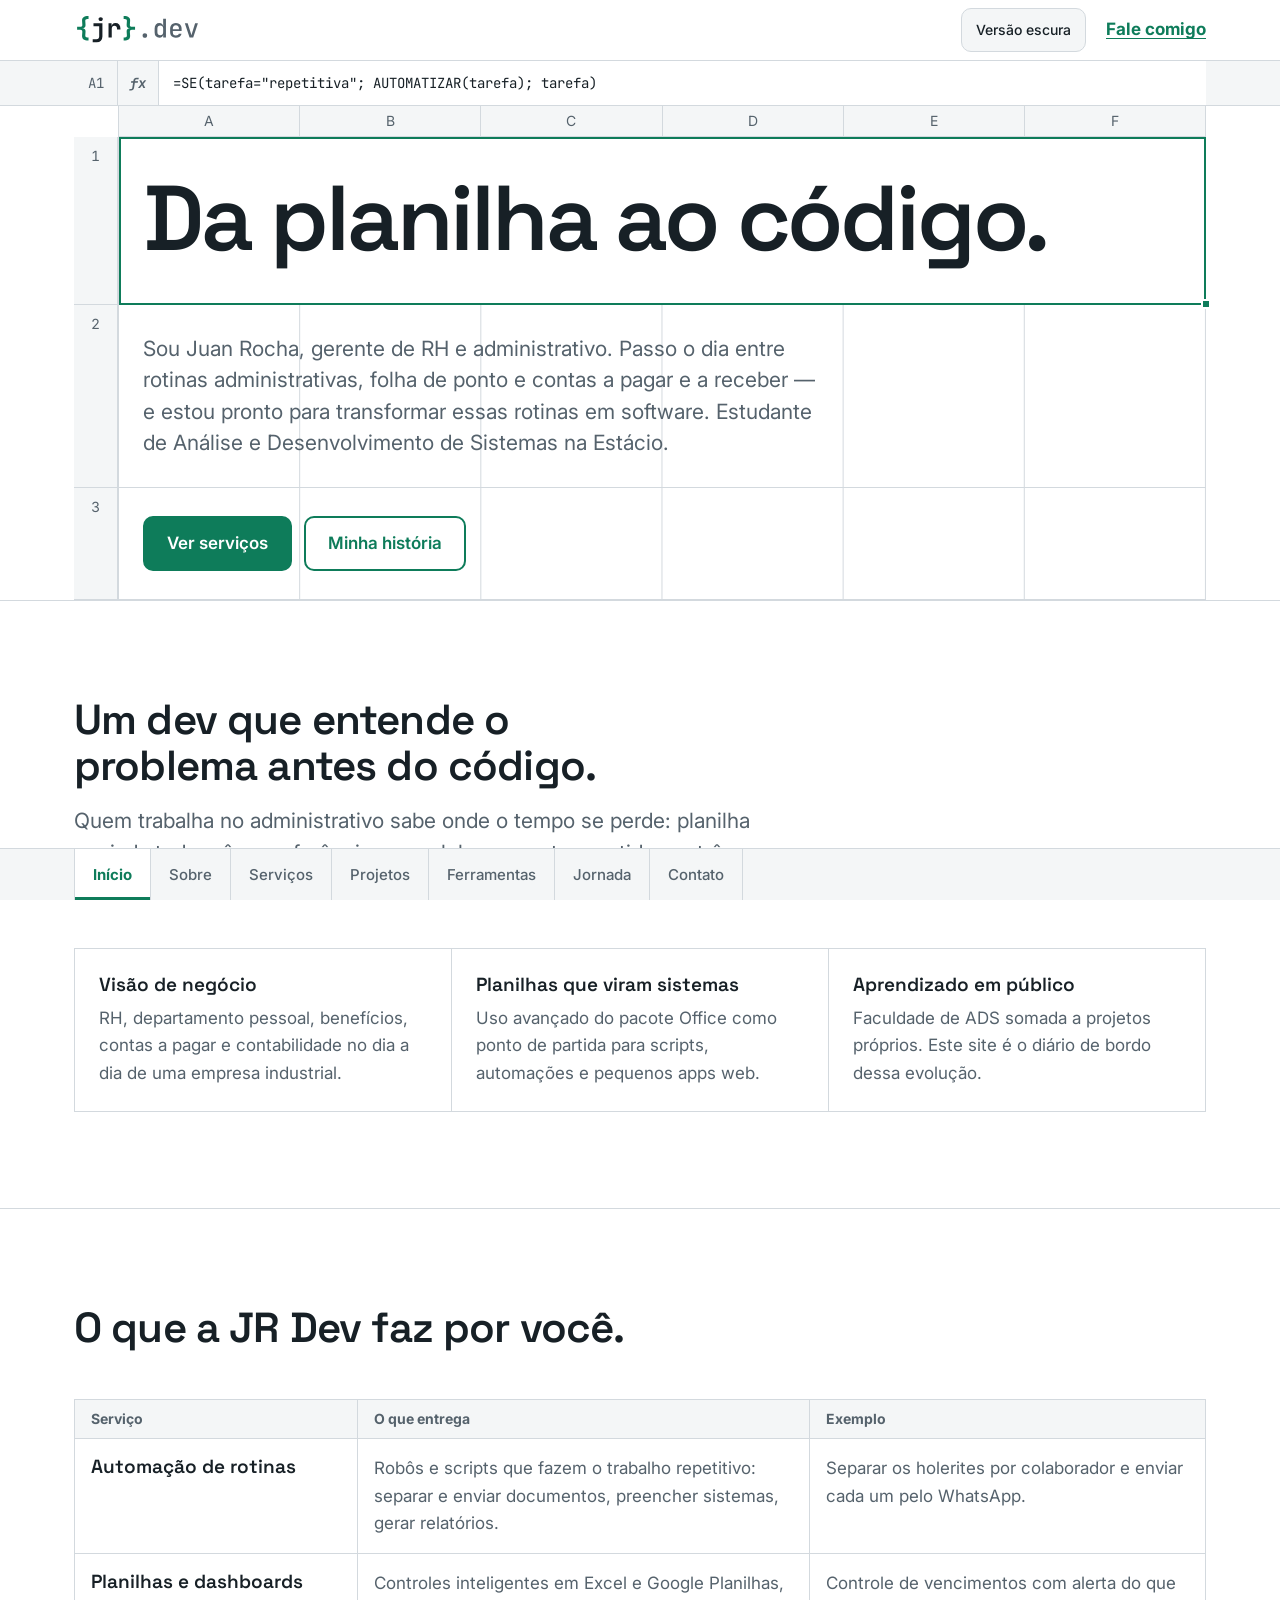
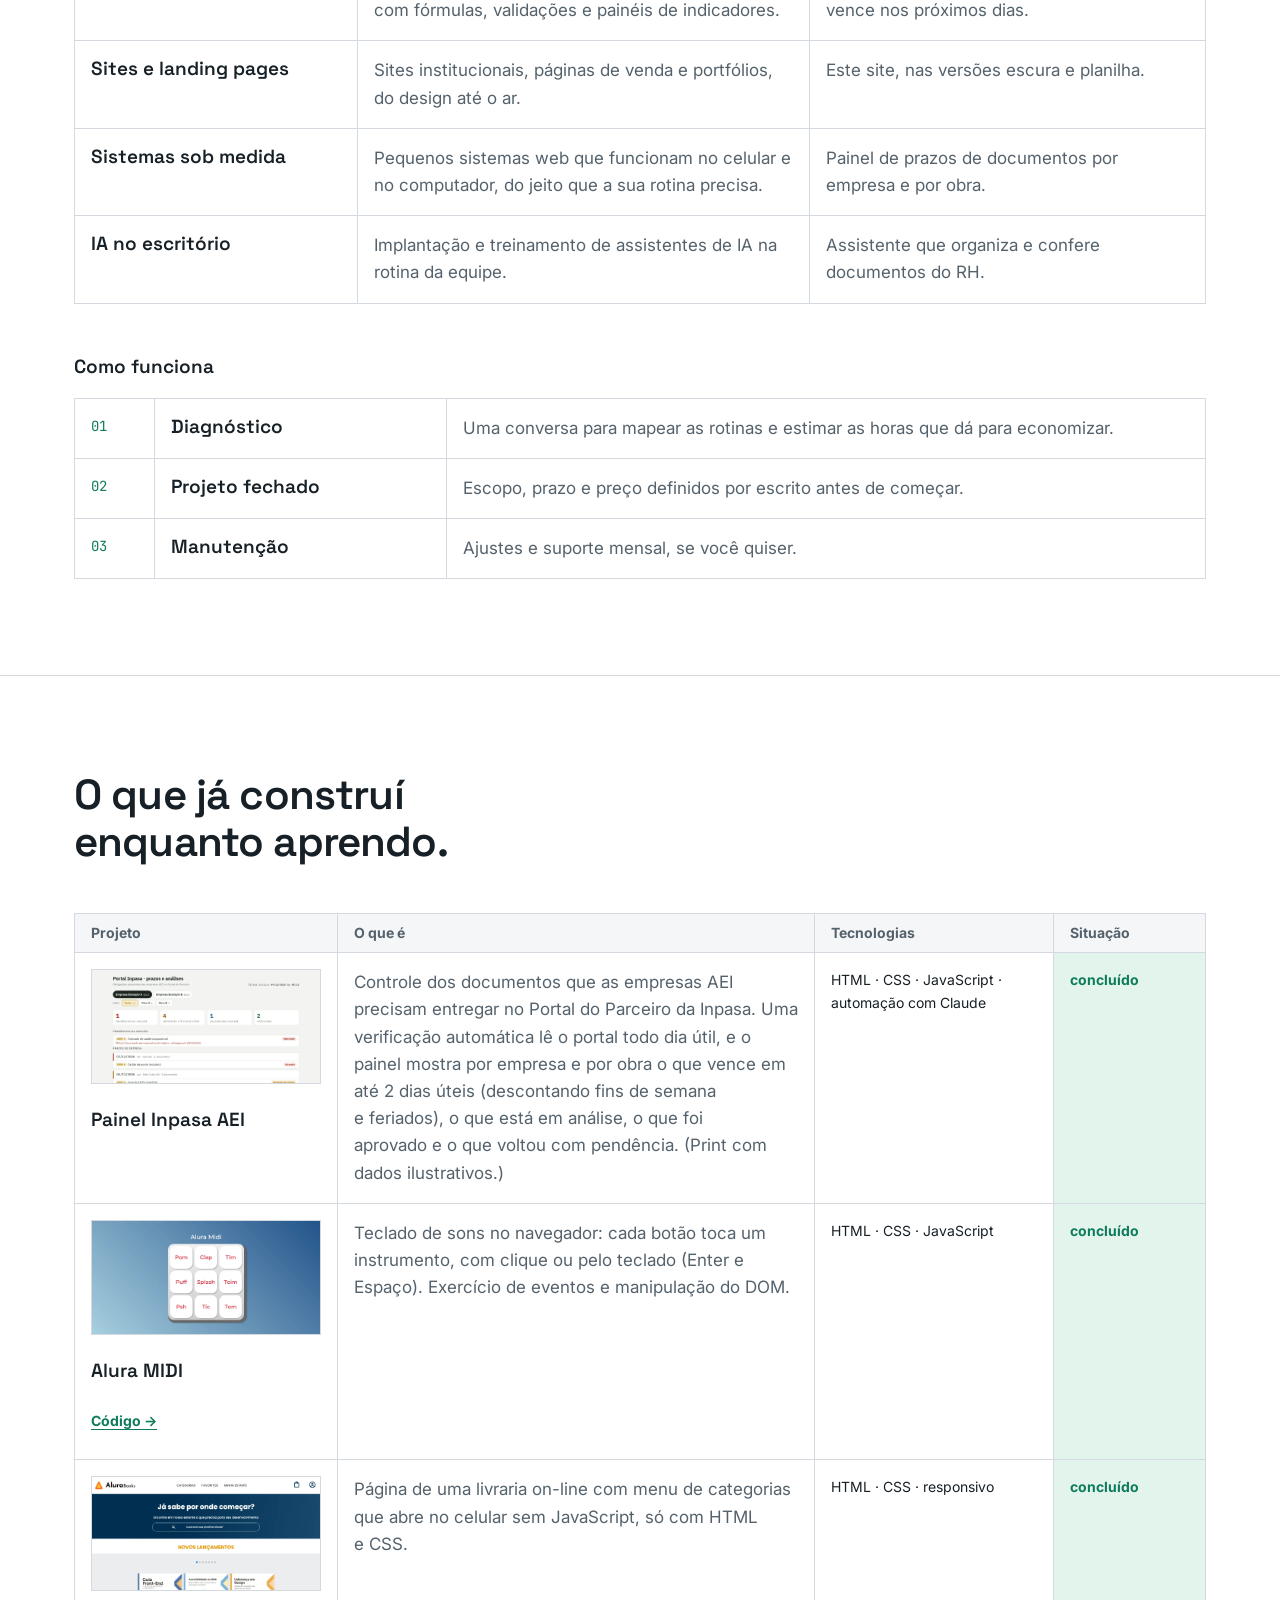
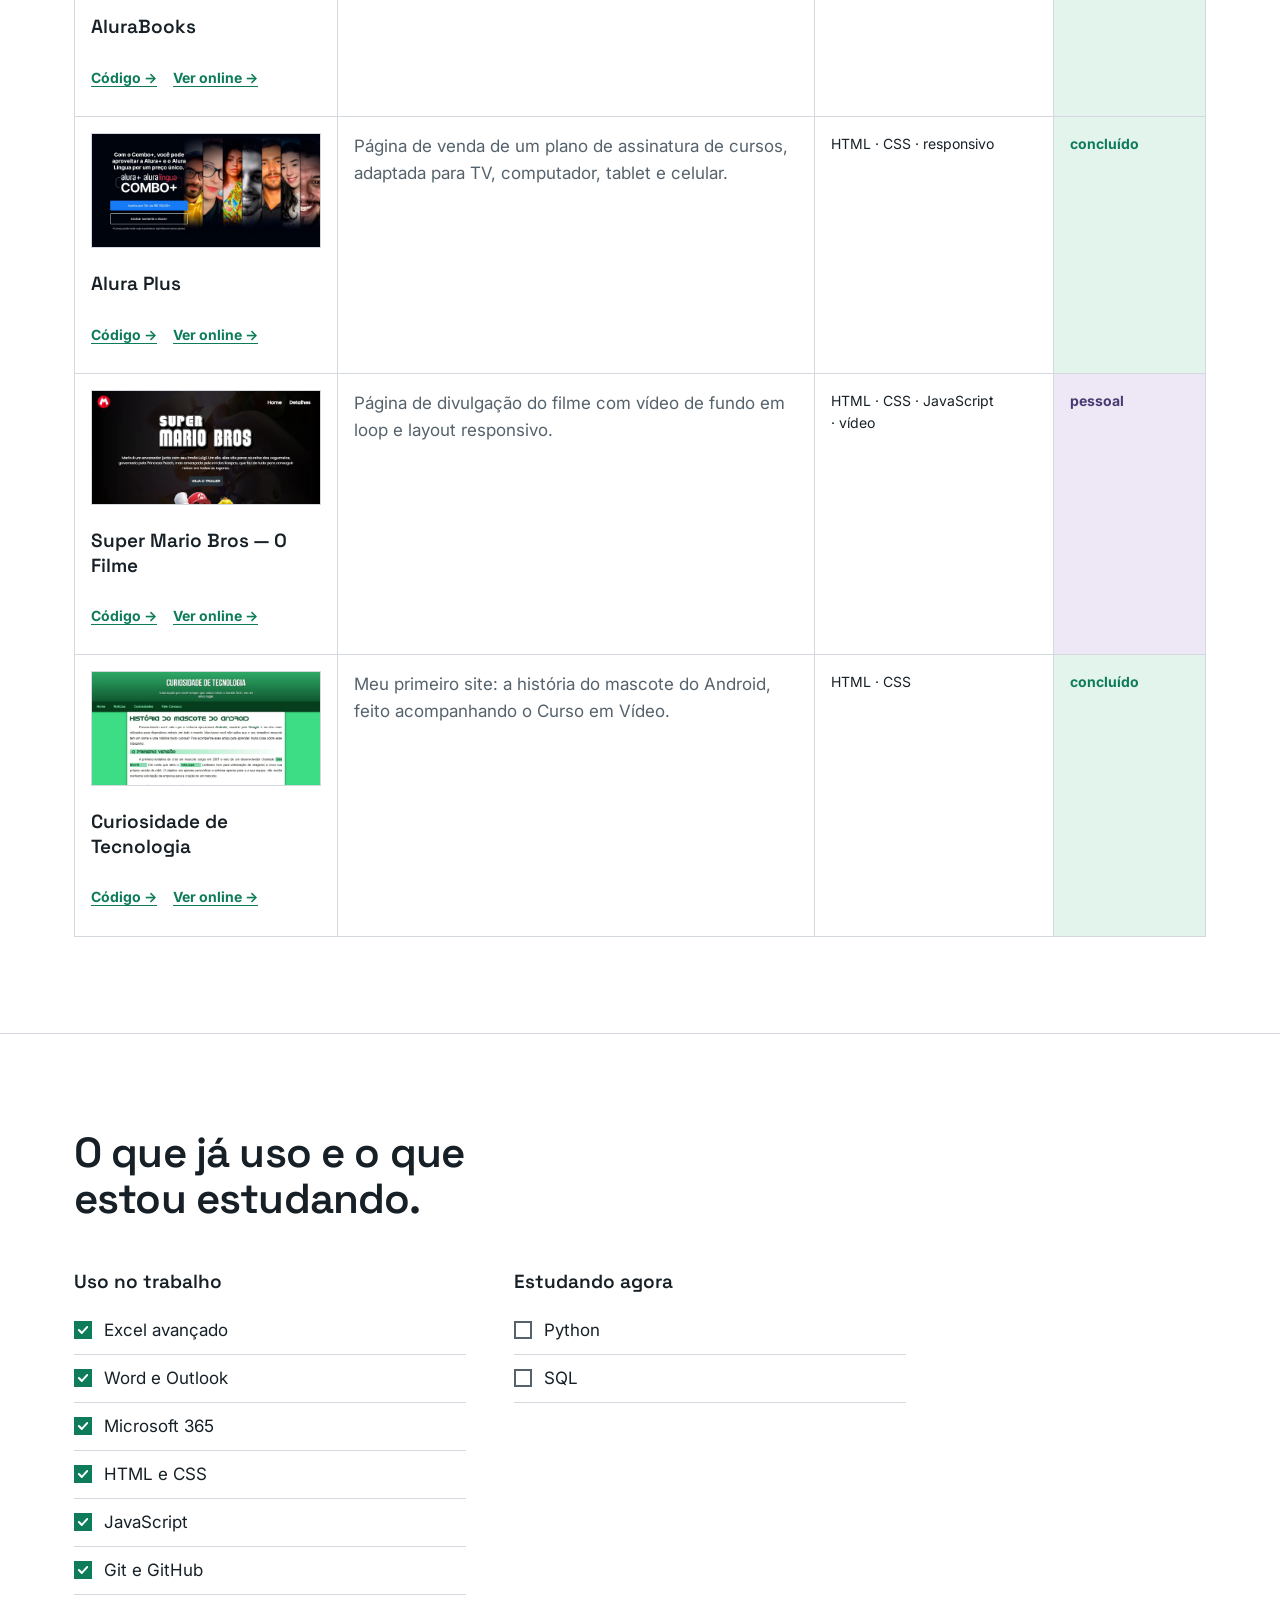
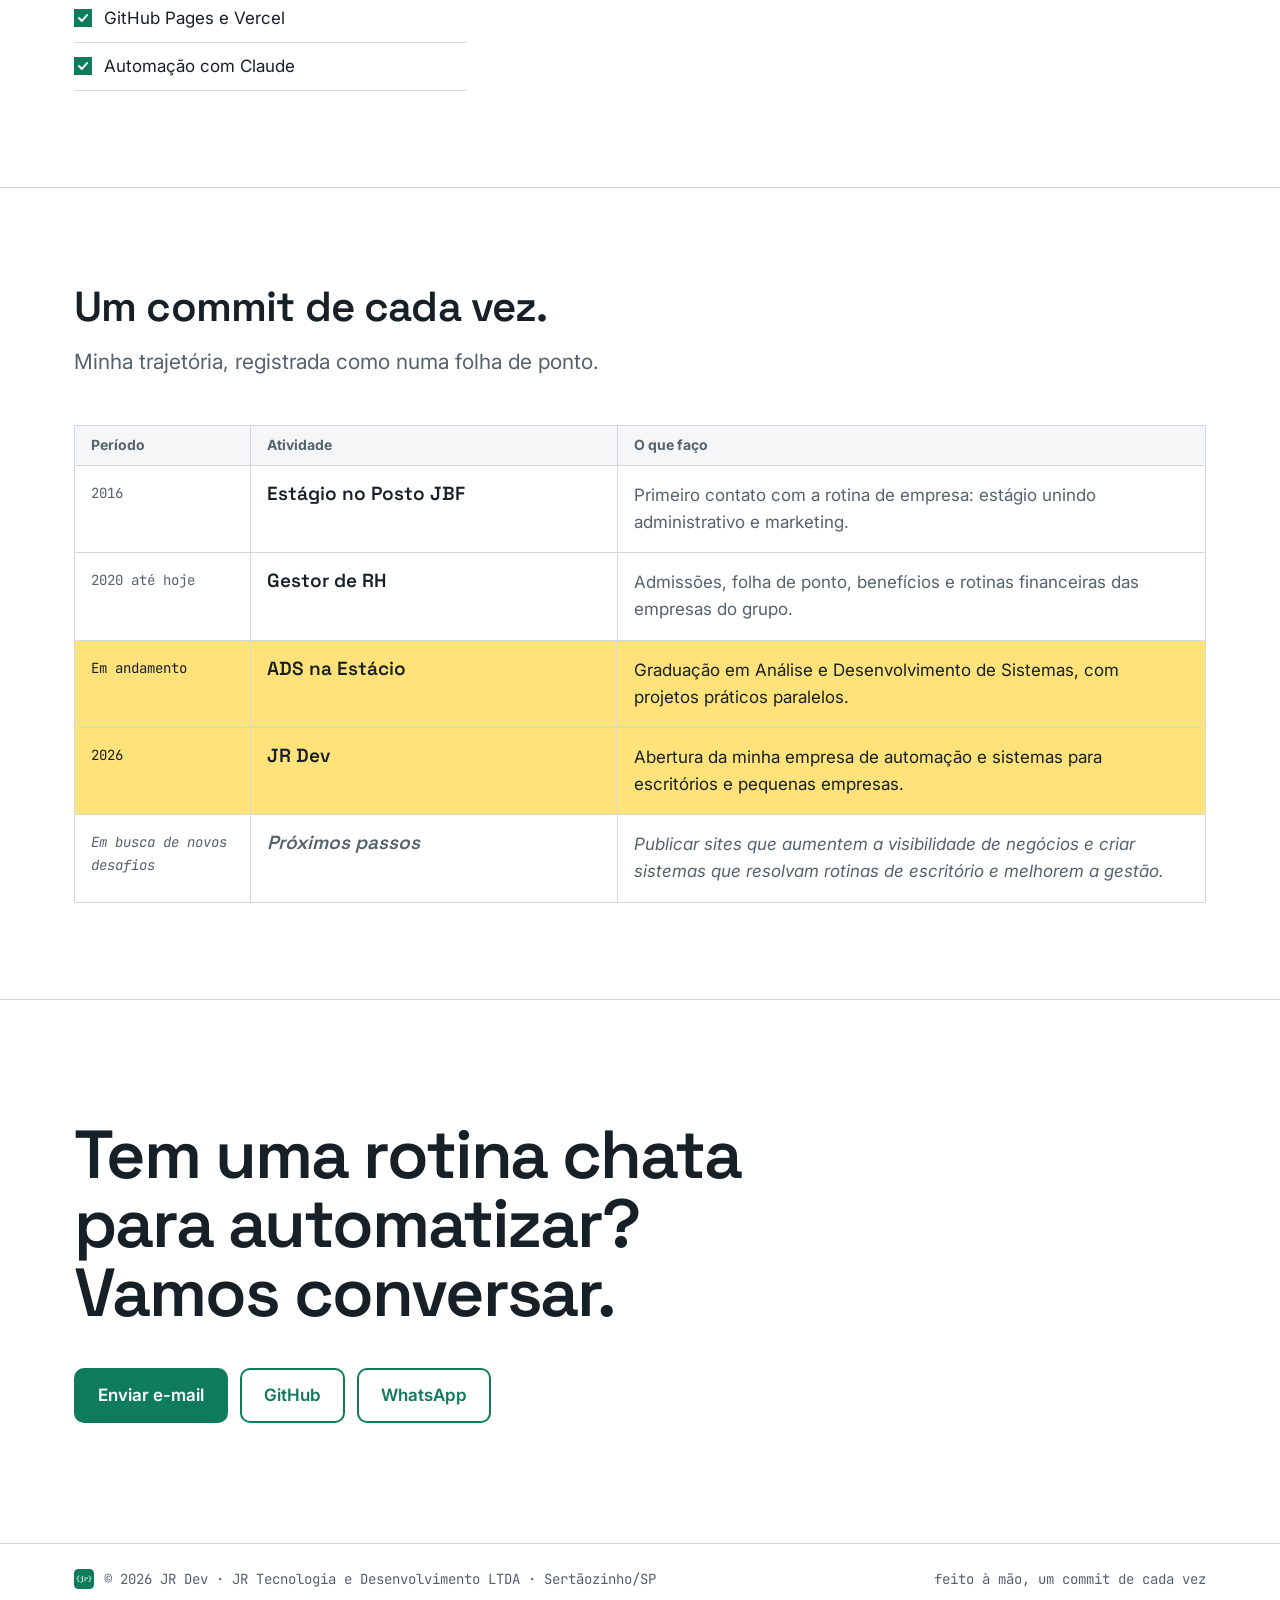
==== versao-2/index.html @ 247dedbf "feat: aplica identidade JR Dev ao portfólio Co-Authored-By: Claude Opus 5.5 <noreply@anthropic.com>" ====
<!doctype html>
<!-- tema-planilha: troca as variáveis da marca (tokens.css) para o tema claro -->
<html lang="pt-BR" class="tema-planilha">
<head>
  <meta charset="utf-8">
  <meta name="viewport" content="width=device-width, initial-scale=1">
  <title>Juan Rocha · JR Dev — Automação e sistemas</title>
  <meta name="description" content="Automações, sistemas web, sites e planilhas inteligentes para escritórios e pequenas empresas. Da planilha ao código.">
  <meta name="theme-color" content="#FFFFFF">

  <!-- Prévia quando o link é compartilhado (WhatsApp, LinkedIn) -->
  <meta property="og:type" content="website">
  <meta property="og:site_name" content="JR Dev">
  <meta property="og:title" content="Juan Rocha · JR Dev — Automação e sistemas">
  <meta property="og:description" content="Automações, sistemas web, sites e planilhas inteligentes para escritórios e pequenas empresas. Da planilha ao código.">
  <meta property="og:locale" content="pt_BR">
  <meta property="og:url" content="https://juanrochaz.github.io/versao-2/">
  <meta property="og:image" content="https://juanrochaz.github.io/assets/brand/og-image-1200x630.png">
  <meta property="og:image:width" content="1200">
  <meta property="og:image:height" content="630">
  <meta property="og:image:alt" content="JR Dev — Da planilha ao código.">
  <meta name="twitter:card" content="summary_large_image">
  <meta name="twitter:title" content="Juan Rocha · JR Dev — Automação e sistemas">
  <meta name="twitter:description" content="Automações, sistemas web, sites e planilhas inteligentes para escritórios e pequenas empresas. Da planilha ao código.">
  <meta name="twitter:image" content="https://juanrochaz.github.io/assets/brand/og-image-1200x630.png">

  <!-- Ícones da aba do navegador e da tela inicial do celular -->
  <link rel="icon" href="../assets/brand/favicon.ico" sizes="any">
  <link rel="icon" href="../assets/brand/favicon-32.png" type="image/png" sizes="32x32">
  <link rel="apple-touch-icon" href="../assets/brand/apple-touch-icon.png">

  <!-- Fontes da marca: Space Grotesk (títulos), Inter (texto), JetBrains Mono (rótulos e fórmulas) -->
  <link rel="preconnect" href="https://fonts.googleapis.com">
  <link rel="preconnect" href="https://fonts.gstatic.com" crossorigin>
  <link rel="stylesheet" href="https://fonts.googleapis.com/css2?family=Space+Grotesk:wght@600&family=Inter:wght@400;500;600&family=JetBrains+Mono:wght@400;500&display=swap">

  <!-- Mesmas variáveis da marca da versão escura; a classe tema-planilha no <html> deixa tudo claro -->
  <link rel="stylesheet" href="../css/tokens.css">
  <link rel="stylesheet" href="css/style.css">
  <!-- Mesmos dados e mesmo script da versão 1: editar um projeto atualiza as duas -->
  <script src="../data/projetos.js" defer></script>
  <script src="../js/main.js" defer></script>
</head>
<body>

  <a class="skip-link" href="#conteudo">Pular para o conteúdo</a>

  <header class="app-bar">
    <div class="wrap app-bar-inner">
      <a class="brand" href="#topo"><img src="../assets/brand/jrdev-logo-claro.svg" alt="JR Dev" width="126" height="28"></a>
      <div class="app-bar-actions">
        <!-- Volta para a versão 1 (tema escuro, a padrão do site) -->
        <a class="app-bar-switch" href="../" data-trocar-versao title="Ver o site na versão escura (padrão)">Versão escura</a>
        <a class="app-bar-link" href="#contato">Fale comigo</a>
      </div>
    </div>
  </header>

  <main id="conteudo">

    <!-- ============ INÍCIO: a "planilha" ============ -->
    <section id="topo" class="sheet" aria-labelledby="hero-title">

      <!-- Barra de fórmulas: decorativa, mas o texto é lido como frase -->
      <div class="formula-bar">
        <div class="wrap formula-bar-inner">
          <span class="name-box" aria-hidden="true">A1</span>
          <span class="fx" aria-hidden="true">fx</span>
          <p class="formula"><span class="sr-only">Minha regra de trabalho: </span><span class="formula-text">=SE(tarefa="repetitiva"; AUTOMATIZAR(tarefa); tarefa)</span></p>
        </div>
      </div>

      <!-- Letras das colunas, como no topo de uma planilha -->
      <div class="wrap">
        <div class="col-heads" aria-hidden="true">
          <span>A</span><span>B</span><span>C</span><span>D</span><span>E</span><span>F</span>
        </div>
      </div>

      <!-- Os números das linhas (1, 2, 3) são gerados pelo CSS (counter) -->
      <div class="wrap hero">
        <div class="hero-cells">
          <div class="cell-selected">
            <h1 id="hero-title">Da planilha ao código.</h1>
          </div>
          <p class="hero-lead">Sou Juan Rocha, gerente de RH e administrativo. Passo o dia entre rotinas administrativas, folha de ponto e contas a pagar e a receber — e estou pronto para transformar essas rotinas em software. Estudante de Análise e Desenvolvimento de Sistemas na Estácio.</p>
          <div class="actions">
            <a class="btn btn-primary" href="#servicos">Ver serviços</a>
            <a class="btn btn-ghost" href="#sobre">Minha história</a>
          </div>
        </div>
      </div>
    </section>

    <!-- ============ SOBRE ============ -->
    <section id="sobre" class="block" aria-labelledby="sobre-title">
      <div class="wrap">
        <div class="block-head">
          <h2 id="sobre-title">Um dev que entende o problema antes do código.</h2>
          <p>Quem trabalha no administrativo sabe onde o tempo se perde: planilha copiada todo mês, conferência manual, lançamento repetido em três sistemas. É exatamente aí que quero aplicar programação.</p>
        </div>

        <ul class="cells-3">
          <li>
            <h3>Visão de negócio</h3>
            <p>RH, departamento pessoal, benefícios, contas a pagar e contabilidade no dia a dia de uma empresa industrial.</p>
          </li>
          <li>
            <h3>Planilhas que viram sistemas</h3>
            <p>Uso avançado do pacote Office como ponto de partida para scripts, automações e pequenos apps web.</p>
          </li>
          <li>
            <h3>Aprendizado em público</h3>
            <p>Faculdade de ADS somada a projetos próprios. Este site é o diário de bordo dessa evolução.</p>
          </li>
        </ul>
      </div>
    </section>

    <!-- ============ SERVIÇOS: tabela, no mesmo estilo da folha de ponto ============ -->
    <section id="servicos" class="block" aria-labelledby="servicos-title">
      <div class="wrap">
        <div class="block-head">
          <h2 id="servicos-title">O que a JR Dev faz por você.</h2>
        </div>

        <div class="timesheet timesheet--servicos">
          <div class="timesheet-head" aria-hidden="true">
            <span>Serviço</span><span>O que entrega</span><span>Exemplo</span>
          </div>
          <ul>
            <li>
              <h3>Automação de rotinas</h3>
              <p>Robôs e scripts que fazem o trabalho repetitivo: separar e enviar documentos, preencher sistemas, gerar relatórios.</p>
              <p><span class="sr-only">Exemplo: </span>Separar os holerites por colaborador e enviar cada um pelo WhatsApp.</p>
            </li>
            <li>
              <h3>Planilhas e dashboards</h3>
              <p>Controles inteligentes em Excel e Google Planilhas, com fórmulas, validações e painéis de indicadores.</p>
              <p><span class="sr-only">Exemplo: </span>Controle de vencimentos com alerta do que vence nos próximos dias.</p>
            </li>
            <li>
              <h3>Sites e landing pages</h3>
              <p>Sites institucionais, páginas de venda e portfólios, do design até o ar.</p>
              <p><span class="sr-only">Exemplo: </span>Este site, nas versões escura e planilha.</p>
            </li>
            <li>
              <h3>Sistemas sob medida</h3>
              <p>Pequenos sistemas web que funcionam no celular e no computador, do jeito que a sua rotina precisa.</p>
              <p><span class="sr-only">Exemplo: </span>Painel de prazos de documentos por empresa e por obra.</p>
            </li>
            <li>
              <h3>IA no escritório</h3>
              <p>Implantação e treinamento de assistentes de IA na rotina da equipe.</p>
              <p><span class="sr-only">Exemplo: </span>Assistente que organiza e confere documentos do RH.</p>
            </li>
          </ul>
        </div>

        <h3 class="steps-title">Como funciona</h3>
        <div class="timesheet timesheet--passos">
          <ol>
            <li>
              <p class="period" aria-hidden="true">01</p>
              <h4>Diagnóstico</h4>
              <p>Uma conversa para mapear as rotinas e estimar as horas que dá para economizar.</p>
            </li>
            <li>
              <p class="period" aria-hidden="true">02</p>
              <h4>Projeto fechado</h4>
              <p>Escopo, prazo e preço definidos por escrito antes de começar.</p>
            </li>
            <li>
              <p class="period" aria-hidden="true">03</p>
              <h4>Manutenção</h4>
              <p>Ajustes e suporte mensal, se você quiser.</p>
            </li>
          </ol>
        </div>
      </div>
    </section>

    <!-- ============ PROJETOS: uma tabela ============ -->
    <section id="projetos" class="block" aria-labelledby="projetos-title">
      <div class="wrap">
        <div class="block-head">
          <h2 id="projetos-title">O que já construí enquanto aprendo.</h2>
        </div>

        <div class="sheet-table">
          <!-- Cabeçalho visual da tabela (cada projeto já tem seus rótulos para leitores de tela) -->
          <div class="sheet-table-head" aria-hidden="true">
            <span>Projeto</span><span>O que é</span><span>Tecnologias</span><span>Situação</span>
          </div>
          <p class="projects-message" id="projetos-status" role="status">Carregando projetos…</p>
          <!-- Linhas criadas pelo ../js/main.js a partir de ../data/projetos.js -->
          <div id="lista-projetos"></div>
        </div>
      </div>
    </section>

    <!-- ============ FERRAMENTAS: checklist ============ -->
    <section id="ferramentas" class="block" aria-labelledby="ferramentas-title">
      <div class="wrap">
        <div class="block-head">
          <h2 id="ferramentas-title">O que já uso e o que estou estudando.</h2>
        </div>

        <div class="checklists">
          <div class="checklist">
            <h3>Uso no trabalho</h3>
            <ul>
              <li class="is-done">Excel avançado</li>
              <li class="is-done">Word e Outlook</li>
              <li class="is-done">Microsoft 365</li>
              <li class="is-done">HTML e CSS</li>
              <li class="is-done">JavaScript</li>
              <li class="is-done">Git e GitHub</li>
              <li class="is-done">GitHub Pages e Vercel</li>
              <li class="is-done">Automação com Claude</li>
            </ul>
          </div>
          <div class="checklist">
            <h3>Estudando agora</h3>
            <ul>
              <li>Python</li>
              <li>SQL</li>
            </ul>
          </div>
        </div>
      </div>
    </section>

    <!-- ============ JORNADA: folha de ponto ============ -->
    <section id="jornada" class="block" aria-labelledby="jornada-title">
      <div class="wrap">
        <div class="block-head">
          <h2 id="jornada-title">Um commit de cada vez.</h2>
          <p>Minha trajetória, registrada como numa folha de ponto.</p>
        </div>

        <div class="timesheet">
          <div class="timesheet-head" aria-hidden="true">
            <span>Período</span><span>Atividade</span><span>O que faço</span>
          </div>
          <ol>
            <li>
              <p class="period">2016</p>
              <h3>Estágio no Posto JBF</h3>
              <p>Primeiro contato com a rotina de empresa: estágio unindo administrativo e marketing.</p>
            </li>
            <li>
              <p class="period">2020 até hoje</p>
              <h3>Gestor de RH</h3>
              <p>Admissões, folha de ponto, benefícios e rotinas financeiras das empresas do grupo.</p>
            </li>
            <li class="is-current">
              <p class="period">Em andamento</p>
              <h3>ADS na Estácio</h3>
              <p>Graduação em Análise e Desenvolvimento de Sistemas, com projetos práticos paralelos.</p>
            </li>
            <li class="is-current">
              <p class="period">2026</p>
              <h3>JR Dev</h3>
              <p>Abertura da minha empresa de automação e sistemas para escritórios e pequenas empresas.</p>
            </li>
            <li class="is-next">
              <p class="period">Em busca de novos desafios</p>
              <h3>Próximos passos</h3>
              <p>Publicar sites que aumentem a visibilidade de negócios e criar sistemas que resolvam rotinas de escritório e melhorem a gestão.</p>
            </li>
          </ol>
        </div>
      </div>
    </section>

    <!-- ============ CONTATO ============ -->
    <section id="contato" class="block block-contact" aria-labelledby="contato-title">
      <div class="wrap">
        <h2 id="contato-title">Tem uma rotina chata para automatizar? Vamos conversar.</h2>
        <div class="actions">
          <!-- O endereço vem de EMAIL_CONTATO, no ../js/main.js -->
          <a class="btn btn-primary" href="mailto:juanrochat@hotmail.com" data-email>Enviar e-mail</a>
          <a class="btn btn-ghost" href="https://github.com/JuanRochaz" target="_blank" rel="noopener">GitHub<span class="sr-only"> (abre em nova aba)</span></a>
          <a class="btn btn-ghost" href="https://wa.me/5516993301305" target="_blank" rel="noopener">WhatsApp<span class="sr-only"> (abre em nova aba)</span></a>
        </div>
      </div>
    </section>

  </main>

  <footer class="footer">
    <div class="wrap">
      <p class="footer-brand">
        <img src="../assets/brand/jrdev-simbolo-claro.svg" alt="" width="20" height="20">
        <span>© <span id="ano">2026</span> JR Dev · JR Tecnologia e Desenvolvimento LTDA · Sertãozinho/SP</span>
      </p>
      <p class="footer-sign">feito à mão, um commit de cada vez</p>
    </div>
  </footer>

  <!-- Abas da planilha = menu do site (o main.js marca a aba da seção visível) -->
  <nav class="sheet-tabs" aria-label="Seções">
    <ul class="nav-links" id="menu">
      <li><a href="#topo">Início</a></li>
      <li><a href="#sobre">Sobre</a></li>
      <li><a href="#servicos">Serviços</a></li>
      <li><a href="#projetos">Projetos</a></li>
      <li><a href="#ferramentas">Ferramentas</a></li>
      <li><a href="#jornada">Jornada</a></li>
      <li><a href="#contato">Contato</a></li>
    </ul>
  </nav>

</body>
</html>
---- css/tokens.css ----
/* JR Dev — tokens da marca. Tema escuro é o padrão; o claro é o da versão planilha. */
:root {
  /* cores — escuro (padrão) */
  --fundo: #0D1116;
  --superficie: #161C23;
  --linha: #263039;
  --texto: #E6ECF2;
  --texto-suave: #9AA7B2;
  --menta: #7EE3A8;
  --sobre-menta: #0D1116;
  --menta-fundo: #12261F;
  --marca-texto: #3A3418;
  --erro: #F0786B;

  /* tipografia */
  --font-display: "Space Grotesk", "Segoe UI", system-ui, sans-serif;
  --font-sans: "Inter", "Segoe UI", system-ui, sans-serif;
  --font-mono: "JetBrains Mono", Consolas, ui-monospace, monospace;

  /* espaço (grade de 8) e cantos */
  --space-1: 4px;
  --space-2: 8px;
  --space-4: 16px;
  --space-6: 24px;
  --space-12: 48px;
  --radius-sm: 6px;
  --radius-md: 10px;
  --radius-lg: 14px;
}

/* tema claro — versão planilha (versao-2/) */
.tema-planilha {
  --fundo: #FFFFFF;
  --superficie: #F4F6F7;
  --linha: #D3D9DE;
  --texto: #172026;
  --texto-suave: #55626C;
  --menta: #0E7C5A;
  --sobre-menta: #FFFFFF;
  --menta-fundo: #E3F4EC;
  --marca-texto: #FFE27A;
  --erro: #B3362A;
}
---- versao-2/css/style.css ----
/* =========================================================
   Portfólio Juan Rocha — versão 2: "a planilha que vira site"
   Página clara construída com o vocabulário de uma planilha:
   barra de fórmulas, letras de coluna, números de linha,
   célula selecionada, tabelas e abas de planilha como menu.

   1. Tokens   2. Base   3. Barra do app   4. Planilha do início
   5. Blocos   6. Tabela de projetos   7. Checklist
   8. Folha de ponto   9. Contato e rodapé   10. Abas (menu)
   11. Animação de entrada   12. Celular
   ========================================================= */

/* ---------- 1. TOKENS ----------
   As cores e fontes vêm de ../../css/tokens.css (marca JR Dev).
   A classe "tema-planilha" no <html> ativa a paleta clara da marca.
   Aqui só damos apelidos com cara de planilha para essas variáveis. */
:root {
  /* cores */
  --paper: var(--fundo);        /* fundo, como a folha da planilha */
  --grid: var(--linha);         /* linhas de grade */
  --head: var(--superficie);    /* cabeçalhos de linha/coluna */
  --ink: var(--texto);          /* texto principal */
  --ink-soft: var(--texto-suave); /* texto secundário */
  --select: var(--menta);       /* seleção de célula, links, botão principal */
  --select-dark: color-mix(in srgb, var(--menta) 80%, var(--texto)); /* hover do botão */
  --marker: var(--marca-texto); /* marca-texto: o que está acontecendo agora */

  /* fundos das situações dos projetos (como formatação condicional) */
  --st-done-bg: var(--menta-fundo);   --st-done-ink: var(--menta);
  --st-build-bg: var(--marca-texto);  --st-build-ink: var(--texto);
  --st-idea-bg: var(--superficie);    --st-idea-ink: var(--texto-suave);
  /* "pessoal" mantém a cor de antes: única cor de apoio fora da marca */
  --st-own-bg: #EDE7F6;    --st-own-ink: #4A3A73;

  /* tipografia da marca */
  --font: var(--font-sans);
  --fs-small: 0.875rem;  /* 14px */
  --fs-body: 1.0625rem;  /* 17px */
  --fs-lead: 1.3125rem;  /* 21px */
  --fs-h3: 1.1875rem;    /* 19px */
  --fs-h2: clamp(1.75rem, 3.6vw, 2.625rem);
  --fs-h1: clamp(2.75rem, 7.5vw, 5.75rem);

  /* layout */
  --wrap: 1180px;
  --pad: 24px;
  --gutter: 44px;        /* largura da coluna dos números de linha */
  --tabs-h: 52px;        /* altura das abas fixas embaixo */

  color-scheme: light;
}

/* ---------- 2. BASE ---------- */
*, *::before, *::after { box-sizing: border-box; }

html {
  scroll-behavior: smooth;
  scroll-padding-top: 16px;
  -webkit-text-size-adjust: 100%;
}

body {
  margin: 0;
  background: var(--paper);
  color: var(--ink);
  font-family: var(--font);
  font-size: var(--fs-body);
  line-height: 1.6;
  padding-bottom: var(--tabs-h);     /* espaço para as abas fixas */
  -webkit-font-smoothing: antialiased;
}

h1, h2, h3, h4, p { margin: 0; }

/* Títulos: Space Grotesk 600 (fonte de destaque da marca) */
h1, h2, h3, h4 {
  font-family: var(--font-display);
  font-weight: 600;
}
h1, h2 { text-wrap: balance; }
p { text-wrap: pretty; }
ul, ol { margin: 0; padding: 0; list-style: none; }

/* Números alinhados, como na planilha — só onde há números.
   (No texto corrido isso alargaria vírgulas e pontos.) */
.name-box, .col-heads, .hero-cells > *::before, .timesheet .period {
  font-variant-numeric: tabular-nums;
}

a {
  color: var(--select);
  text-underline-offset: 3px;
  touch-action: manipulation;
}

/* Foco do teclado = célula selecionada */
:focus-visible {
  outline: 2px solid var(--select);
  outline-offset: 2px;
}

.wrap {
  max-width: var(--wrap);
  margin: 0 auto;
  padding: 0 var(--pad);
}

.sr-only {
  position: absolute; width: 1px; height: 1px; padding: 0; margin: -1px;
  overflow: hidden; clip: rect(0, 0, 0, 0); white-space: nowrap; border: 0;
}

.skip-link {
  position: absolute; left: 16px; top: -100px; z-index: 100;
  background: var(--ink); color: var(--paper);
  padding: 12px 18px; font-weight: 700;
}
.skip-link:focus { top: 16px; }

/* Botões: cantos retos, como células */
.actions { display: flex; flex-wrap: wrap; gap: 12px; }

.btn {
  display: inline-flex;
  align-items: center;
  min-height: 48px;
  padding: 12px 22px;
  font-weight: 600;
  font-size: var(--fs-body);
  text-decoration: none;
  border: 2px solid var(--select);
  border-radius: var(--radius-md);
  transition: background-color 0.15s ease, color 0.15s ease;
}
.btn-primary { background: var(--select); color: var(--sobre-menta); }
.btn-primary:hover { background: var(--select-dark); border-color: var(--select-dark); }
.btn-ghost { background: var(--paper); color: var(--select); }
.btn-ghost:hover { background: var(--st-done-bg); }

/* ---------- 3. BARRA DO APP ---------- */
.app-bar { border-bottom: 1px solid var(--grid); }

.app-bar-inner {
  display: flex;
  align-items: center;
  justify-content: space-between;
  min-height: 60px;
}

/* Logo da marca: sempre o SVG, nunca texto digitado */
.brand {
  min-height: 44px;
  display: inline-flex;
  align-items: center;
}
.brand img { height: 28px; width: auto; }

.app-bar-link {
  font-weight: 700;
  min-height: 44px;
  display: inline-flex;
  align-items: center;
}

.app-bar-actions {
  display: flex;
  align-items: center;
  gap: 20px;
}

/* Troca de versão: botão com cara de célula, discreto */
.app-bar-switch {
  min-height: 44px;
  display: inline-flex;
  align-items: center;
  padding: 0 14px;
  border: 1px solid var(--grid);
  background: var(--head);
  color: var(--ink);
  font-size: var(--fs-small);
  font-weight: 500;
  text-decoration: none;
  border-radius: var(--radius-md);
  transition: border-color 0.15s ease;
}
.app-bar-switch:hover { border-color: var(--select); }

/* ---------- 4. PLANILHA DO INÍCIO ---------- */
.formula-bar {
  background: var(--head);
  border-bottom: 1px solid var(--grid);
}

.formula-bar-inner {
  display: flex;
  align-items: stretch;
  min-height: 44px;
  font-family: var(--font-mono); /* fórmula e caixa de nome em mono, como código */
  font-size: var(--fs-small);
}

.name-box {
  display: flex;
  align-items: center;
  justify-content: center;
  width: var(--gutter);
  flex-shrink: 0;
  border-right: 1px solid var(--grid);
  color: var(--ink-soft);
}

.fx {
  display: flex;
  align-items: center;
  padding: 0 12px;
  border-right: 1px solid var(--grid);
  font-style: italic;
  font-weight: 700;
  color: var(--ink-soft);
}

.formula {
  display: flex;
  align-items: center;
  padding: 8px 14px;
  min-width: 0;
  background: var(--paper);
  flex: 1;
  overflow-wrap: anywhere;
}

/* Letras das colunas: 6 colunas iguais depois da coluna dos números */
.col-heads {
  display: grid;
  grid-template-columns: repeat(6, 1fr);
  margin-left: var(--gutter);
  border-left: 1px solid var(--grid);
  border-bottom: 1px solid var(--grid);
  background: var(--head);
  font-size: var(--fs-small);
  color: var(--ink-soft);
  text-align: center;
}
.col-heads span { padding: 4px 0; border-right: 1px solid var(--grid); }

.hero-cells {
  counter-reset: linha;
  margin-left: var(--gutter);
  border-left: 1px solid var(--grid);
  /* linhas verticais da grade, alinhadas às colunas A–F */
  background-image: linear-gradient(to right, var(--grid) 1px, transparent 1px);
  background-size: calc(100% / 6) 100%;
  background-position: -1px 0;
}

/* Cada filho do início é uma "linha" numerada: 1, 2, 3 */
.hero-cells > * {
  counter-increment: linha;
  position: relative;
  border-bottom: 1px solid var(--grid);
  padding: 28px 24px;
}

.hero-cells > *::before {
  content: counter(linha);
  position: absolute;
  top: 0;
  bottom: -1px;
  left: calc(-1 * var(--gutter) - 1px);
  width: var(--gutter);
  padding-top: 8px;
  background: var(--head);
  border-bottom: 1px solid var(--grid);
  border-right: 1px solid var(--grid);
  text-align: center;
  font-size: var(--fs-small);
  color: var(--ink-soft);
}

/* A célula selecionada: borda verde + alça de preenchimento */
.cell-selected {
  background: var(--paper);
  outline: 2px solid var(--select);
  outline-offset: -2px;
  padding: 36px 24px 40px !important;
}

.cell-selected::after {
  content: "";
  position: absolute;
  right: -5px;
  bottom: -5px;
  width: 10px;
  height: 10px;
  background: var(--select);
  border: 2px solid var(--paper);
}

.cell-selected h1 {
  font-size: var(--fs-h1);
  line-height: 0.98;
  letter-spacing: -0.035em;
}

.hero-lead {
  font-size: var(--fs-lead);
  line-height: 1.5;
  color: var(--ink-soft);
}

/* o texto ocupa as colunas A–D (não a linha inteira) */
.hero-lead { padding-right: calc(100% / 3 + 24px) !important; }

.hero-cells > .actions { display: flex; }

/* ---------- 5. BLOCOS (seções) ---------- */
.block {
  padding: 96px 0;
  border-top: 1px solid var(--grid);
}

.block-head {
  display: grid;
  gap: 16px;
  max-width: 44rem;
  margin-bottom: 48px;
}

.block-head h2 {
  font-size: var(--fs-h2);
  line-height: 1.1;
  letter-spacing: -0.02em;
}

.block-head p {
  font-size: var(--fs-lead);
  line-height: 1.5;
  color: var(--ink-soft);
}

/* Três células lado a lado, separadas só pela grade */
.cells-3 {
  display: grid;
  grid-template-columns: repeat(3, 1fr);
  border-top: 1px solid var(--grid);
  border-left: 1px solid var(--grid);
}

.cells-3 li {
  padding: 24px;
  border-right: 1px solid var(--grid);
  border-bottom: 1px solid var(--grid);
  display: grid;
  align-content: start;
  gap: 8px;
}

.cells-3 h3, .checklist h3 {
  font-size: var(--fs-h3);
  line-height: 1.3;
}

.cells-3 p { color: var(--ink-soft); }

/* ---------- 6. TABELA DE PROJETOS ----------
   Os elementos são criados pelo main.js (article.project, etc.).
   Aqui cada "card" vira uma LINHA de tabela com CSS Grid. */
.sheet-table {
  border-top: 1px solid var(--grid);
  border-left: 1px solid var(--grid);
  --cols: minmax(0, 1.1fr) minmax(0, 2fr) minmax(0, 1fr) 9.5rem;
}

.sheet-table-head,
.project {
  display: grid;
  grid-template-columns: var(--cols);
}

/* O article é a linha da tabela; o .project-body "some" (display: contents)
   para que título, descrição etc. virem células da mesma grade da miniatura. */
.project-body { display: contents; }

.sheet-table-head {
  background: var(--head);
  font-size: var(--fs-small);
  font-weight: 700;
  color: var(--ink-soft);
}

.sheet-table-head span,
.project-body > * {
  padding: 16px;
  border-right: 1px solid var(--grid);
  border-bottom: 1px solid var(--grid);
}

.sheet-table-head span { padding: 8px 16px; }

.project {
  grid-template-areas:
    "thumb  desc tech status"
    "titulo desc tech status"
    "links  desc tech status";
  grid-template-rows: auto auto 1fr;
}

.project-body h3 {
  grid-area: titulo;
  font-size: var(--fs-h3);
  line-height: 1.3;
  overflow-wrap: anywhere;
  border-bottom: 0;
}

.project-body .desc { grid-area: desc; color: var(--ink-soft); }
.project-body .tech { grid-area: tech; font-size: var(--fs-small); }

/* Situação: célula inteira pintada, como formatação condicional */
.project-body .badge {
  grid-area: status;
  font-size: var(--fs-small);
  font-weight: 700;
}
.badge--concluido { background: var(--st-done-bg);  color: var(--st-done-ink); }
.badge--construcao { background: var(--st-build-bg); color: var(--st-build-ink); }
.badge--ideia     { background: var(--st-idea-bg);  color: var(--st-idea-ink); }
.badge--pessoal   { background: var(--st-own-bg);   color: var(--st-own-ink); }

/* Coluna "Projeto" fica sem linha entre título e links */
.project-body .project-links {
  grid-area: links;
  display: flex;
  flex-wrap: wrap;
  gap: 4px 16px;
  padding-top: 0;
  font-size: var(--fs-small);
  font-weight: 700;
}
.project-links a { min-height: 44px; display: inline-flex; align-items: center; }

/* Quando não há links, a célula "titulo" precisa da linha de baixo */
.project-body:not(:has(.project-links)) h3 {
  grid-row: 2 / -1;
  border-bottom: 1px solid var(--grid);
}

/* Print do projeto: miniatura no topo da coluna "Projeto",
   como uma imagem colada dentro da célula */
.project-media { display: none; }
.project-media:has(img) {
  display: block;
  grid-area: thumb;
  padding: 16px 16px 0;
  border-right: 1px solid var(--grid);
}
.project-media img {
  width: 100%;
  height: auto;
  aspect-ratio: 2 / 1;
  object-fit: cover;
  border: 1px solid var(--grid);
}

.projects-message {
  padding: 16px;
  color: var(--ink-soft);
  border-right: 1px solid var(--grid);
  border-bottom: 1px solid var(--grid);
}

/* ---------- 7. CHECKLIST (ferramentas) ---------- */
.checklists {
  display: grid;
  grid-template-columns: repeat(2, minmax(0, 1fr));
  gap: 48px;
  max-width: 52rem;
}

.checklist h3 { margin-bottom: 12px; }

.checklist li {
  display: flex;
  align-items: center;
  gap: 12px;
  min-height: 48px;
  border-bottom: 1px solid var(--grid);
}

/* Caixinha de seleção desenhada com CSS */
.checklist li::before {
  content: "";
  flex-shrink: 0;
  width: 18px;
  height: 18px;
  border: 2px solid var(--ink-soft);
}

.checklist li.is-done::before {
  border-color: var(--select);
  background: var(--select)
    url("data:image/svg+xml,%3Csvg xmlns='http://www.w3.org/2000/svg' viewBox='0 0 24 24' fill='none' stroke='white' stroke-width='3.5' stroke-linecap='round' stroke-linejoin='round'%3E%3Cpath d='m5 12 5 5 9-10'/%3E%3C/svg%3E")
    center / 14px no-repeat;
}

/* ---------- 8. FOLHA DE PONTO (jornada) ---------- */
.timesheet {
  border-top: 1px solid var(--grid);
  border-left: 1px solid var(--grid);
  --cols: 11rem minmax(0, 1fr) minmax(0, 1.6fr);
}

.timesheet-head,
.timesheet li {
  display: grid;
  grid-template-columns: var(--cols);
}

.timesheet-head {
  background: var(--head);
  font-size: var(--fs-small);
  font-weight: 700;
  color: var(--ink-soft);
}

.timesheet-head span,
.timesheet li > * {
  padding: 16px;
  border-right: 1px solid var(--grid);
  border-bottom: 1px solid var(--grid);
}
.timesheet-head span { padding: 8px 16px; }

.timesheet h3, .timesheet h4 { font-size: var(--fs-h3); line-height: 1.3; }

/* Mono nos períodos e nos números dos passos (01, 02, 03) */
.timesheet .period { font-family: var(--font-mono); font-size: var(--fs-small); }

/* A mesma "folha" serve para Serviços (Serviço | O que entrega | Exemplo) */
.timesheet--servicos { --cols: minmax(0, 1fr) minmax(0, 1.6fr) minmax(0, 1.4fr); }

/* ...e para os passos de "Como funciona" (número | etapa | o que acontece) */
.steps-title {
  font-size: var(--fs-h3);
  margin: 48px 0 16px;
}
.timesheet--passos { --cols: 5rem minmax(0, 1fr) minmax(0, 2.6fr); }
.timesheet--passos .period { color: var(--select); }
.timesheet li > p { color: var(--ink-soft); }

/* Linha atual: marcada com marca-texto
   (o "> p" no seletor deixa a regra mais forte que a de cima) */
.timesheet li.is-current > *,
.timesheet li.is-current > p { background: var(--marker); color: var(--ink); }

/* Linha futura: ainda em branco, só o rascunho */
.timesheet li.is-next > * { color: var(--ink-soft); font-style: italic; }

/* ---------- 9. CONTATO E RODAPÉ ---------- */
.block-contact { padding: 120px 0; }

.block-contact h2 {
  font-size: clamp(2.25rem, 5.5vw, 4.25rem);
  line-height: 1.02;
  letter-spacing: -0.03em;
  max-width: 16ch;
  margin-bottom: 40px;
}

.footer {
  border-top: 1px solid var(--grid);
  padding: 24px 0;
  font-family: var(--font-mono);
  font-size: var(--fs-small);
  color: var(--ink-soft);
}

/* Rodapé: marca à esquerda, assinatura à direita */
.footer .wrap {
  display: flex;
  flex-wrap: wrap;
  justify-content: space-between;
  align-items: center;
  gap: 12px;
}

/* Símbolo da marca (20 px) antes do texto */
.footer-brand {
  display: inline-flex;
  align-items: center;
  gap: 10px;
}
.footer-brand img { width: 20px; height: 20px; }

/* ---------- 10. ABAS DA PLANILHA (menu) ---------- */
.sheet-tabs {
  position: fixed;
  left: 0;
  right: 0;
  bottom: 0;
  z-index: 40;
  height: var(--tabs-h);
  background: var(--head);
  border-top: 1px solid var(--grid);
  padding-bottom: env(safe-area-inset-bottom);
}

.sheet-tabs ul {
  display: flex;
  height: 100%;
  max-width: var(--wrap);
  margin: 0 auto;
  padding: 0 var(--pad);
  overflow-x: auto;                /* no celular, as abas rolam de lado */
  scrollbar-width: none;
  overscroll-behavior-x: contain;
}
.sheet-tabs ul::-webkit-scrollbar { display: none; }

.sheet-tabs a {
  display: flex;
  align-items: center;
  height: 100%;
  min-height: 44px;
  padding: 0 18px;
  white-space: nowrap;
  color: var(--ink-soft);
  text-decoration: none;
  font-size: 0.9375rem;
  font-weight: 500;
  border-right: 1px solid var(--grid);
  transition: background-color 0.15s ease, color 0.15s ease;
}
.sheet-tabs li:first-child a { border-left: 1px solid var(--grid); }
.sheet-tabs a:hover { color: var(--ink); background: var(--paper); }

/* Aba ativa: branca, "na frente", com barra verde embaixo */
.sheet-tabs a[aria-current="true"] {
  background: var(--paper);
  color: var(--select);
  font-weight: 700;
  box-shadow: inset 0 -3px 0 var(--select);
}

.sheet-tabs a:focus-visible { outline-offset: -3px; }

/* ---------- 11. ANIMAÇÃO DE ENTRADA (uma só) ----------
   A fórmula é "digitada" e depois a seleção pousa no título. */
@media (prefers-reduced-motion: no-preference) {
  .formula-text {
    display: inline-block;
    animation: digitar 1.1s steps(40, end) 0.2s both;
  }
  .cell-selected {
    animation: selecionar 0.35s ease-out 1.35s both;
  }
  .cell-selected::after {
    animation: aparecer 0.2s ease-out 1.6s both;
  }
}

@keyframes digitar {
  from { clip-path: inset(0 100% 0 0); }
  to   { clip-path: inset(0 0 0 0); }
}
@keyframes selecionar {
  from { outline-color: transparent; }
  to   { outline-color: var(--select); }
}
@keyframes aparecer {
  from { opacity: 0; transform: scale(0.4); }
  to   { opacity: 1; transform: scale(1); }
}

@media (prefers-reduced-motion: reduce) {
  html { scroll-behavior: auto; }
  * { transition-duration: 0.01ms !important; }
}

/* ---------- 12. CELULAR E TABLET ---------- */
@media (max-width: 860px) {
  .cells-3 { grid-template-columns: 1fr; }
  .hero-lead { padding-right: 24px !important; }

  /* Projetos: cada linha vira um bloco empilhado */
  .sheet-table-head { display: none; }
  .project {
    grid-template-columns: 1fr;
    grid-template-areas: "thumb" "status" "titulo" "desc" "tech" "links";
    grid-template-rows: none;
    border-bottom: 1px solid var(--grid);
    border-right: 1px solid var(--grid);
  }
  .project-media:has(img) { border-right: 0; }
  .project-body > * { border-bottom: 0; padding: 4px 16px; }
  .project-body .badge { justify-self: start; margin: 16px 16px 4px; padding: 4px 10px; border-right: 0; }
  .project-body h3 { grid-row: auto !important; border-bottom: 0 !important; }
  .project-body > :last-child { padding-bottom: 20px; }
  .project-body .project-links { padding-top: 0; }

  /* Folha de ponto empilhada */
  .timesheet-head { display: none; }
  .timesheet li { grid-template-columns: 1fr; border-bottom: 1px solid var(--grid); border-right: 1px solid var(--grid); }
  .timesheet li > * { border: 0; padding: 2px 16px; }
  .timesheet li > :first-child { padding-top: 16px; }
  .timesheet .period { font-size: var(--fs-small); }
  .timesheet li > :last-child { padding-bottom: 16px; }
}

@media (max-width: 600px) {
  :root { --pad: 16px; --gutter: 32px; }
  .block { padding: 64px 0; }
  .block-contact { padding: 80px 0; }
  .block-head { margin-bottom: 32px; }
  .checklists { grid-template-columns: 1fr; gap: 32px; }

  /* menos colunas no topo para caber */
  .col-heads { grid-template-columns: repeat(3, 1fr); }
  .col-heads span:nth-child(n+4) { display: none; }
  .hero-cells { background-size: calc(100% / 3) 100%; }
  .hero-cells > * { padding: 20px 16px; }
  .cell-selected { padding: 28px 16px 32px !important; }
  .hero-lead { font-size: 1.125rem; padding-right: 16px !important; }
  .fx { padding: 0 8px; }
  .formula { font-size: 0.8125rem; }
}
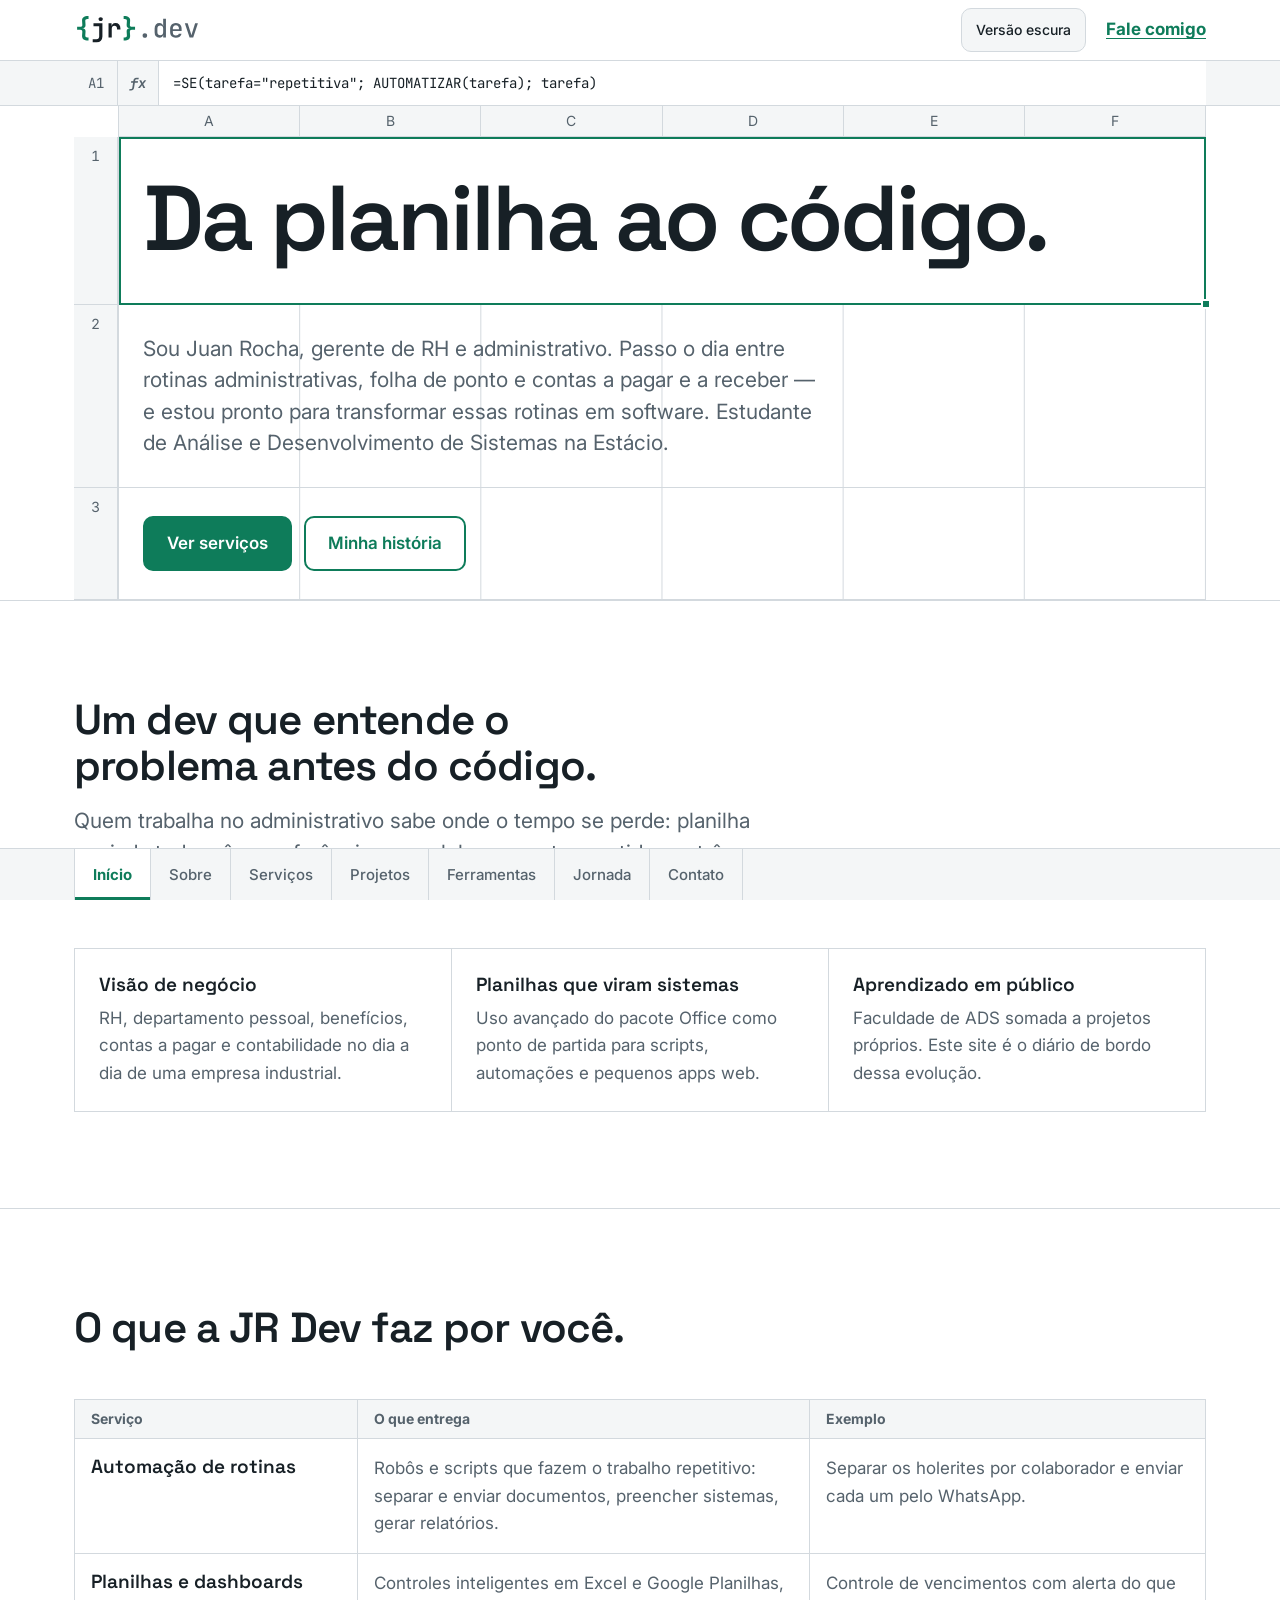
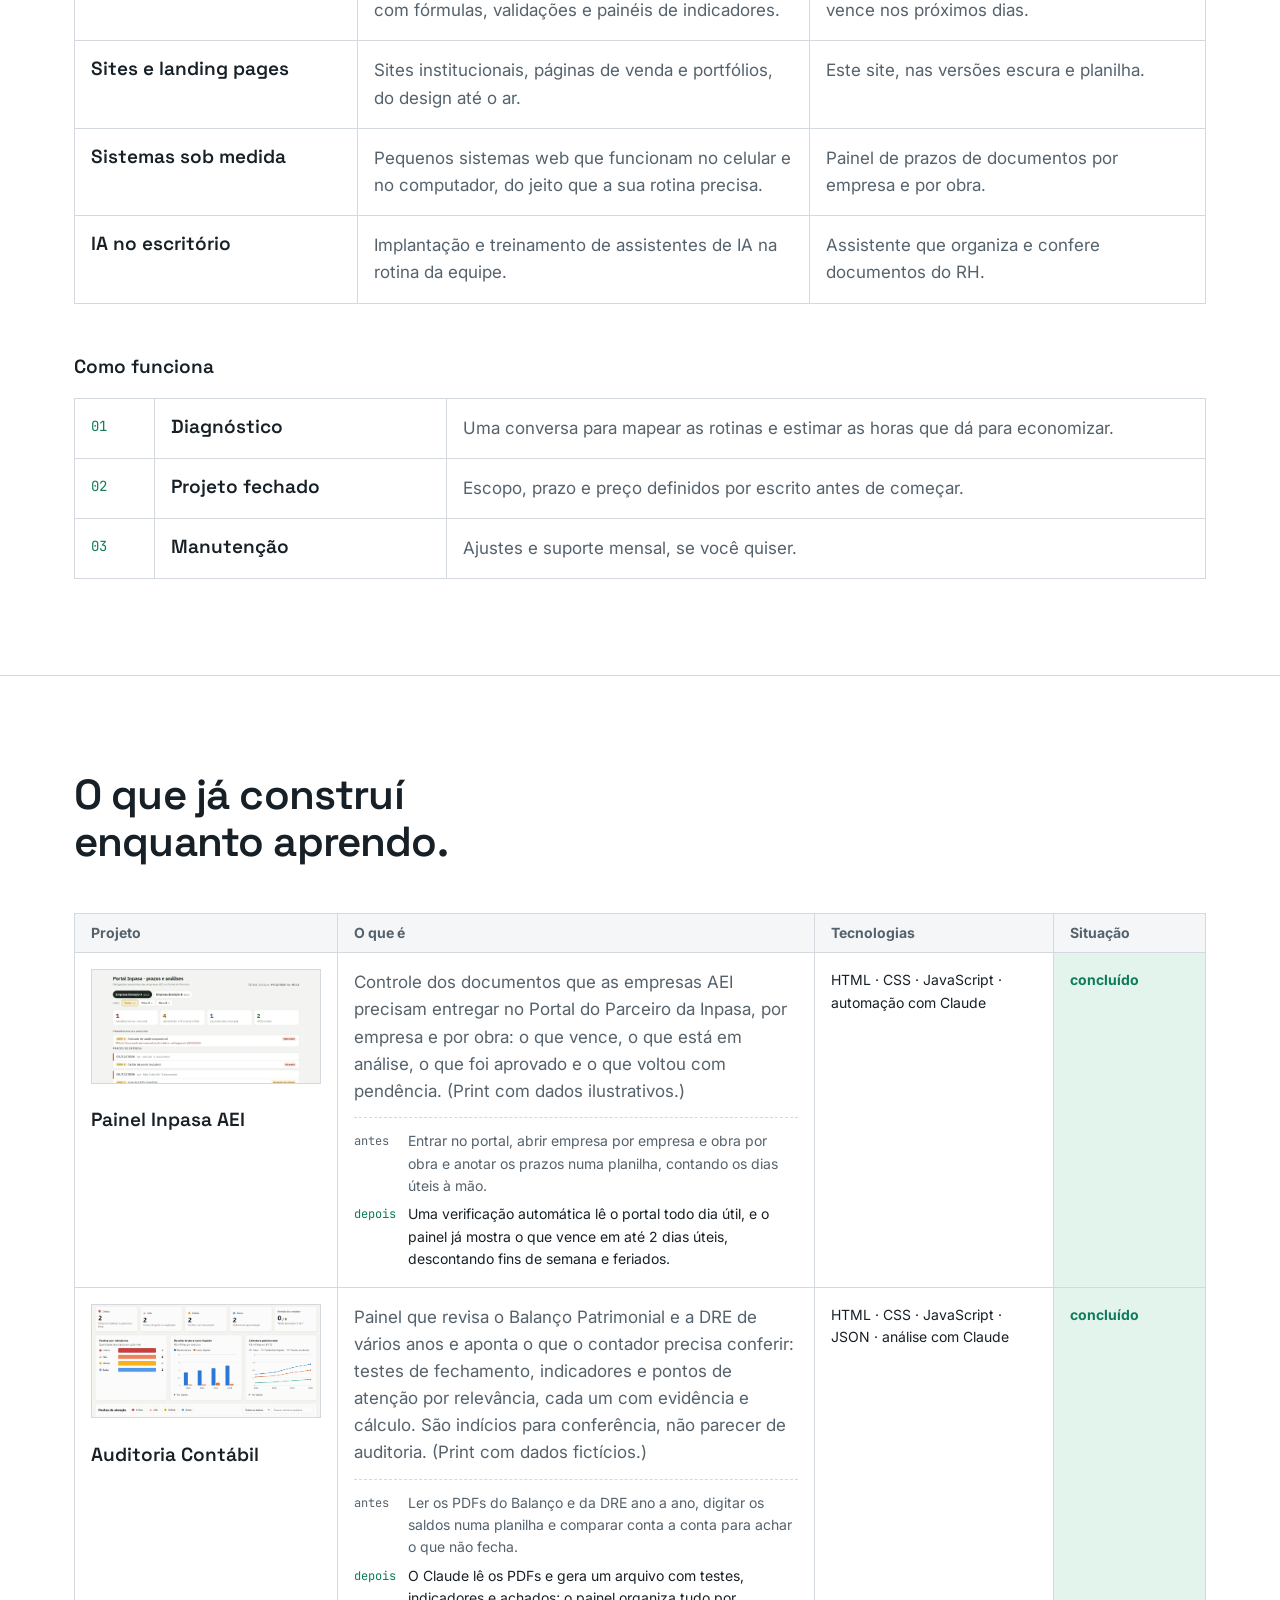
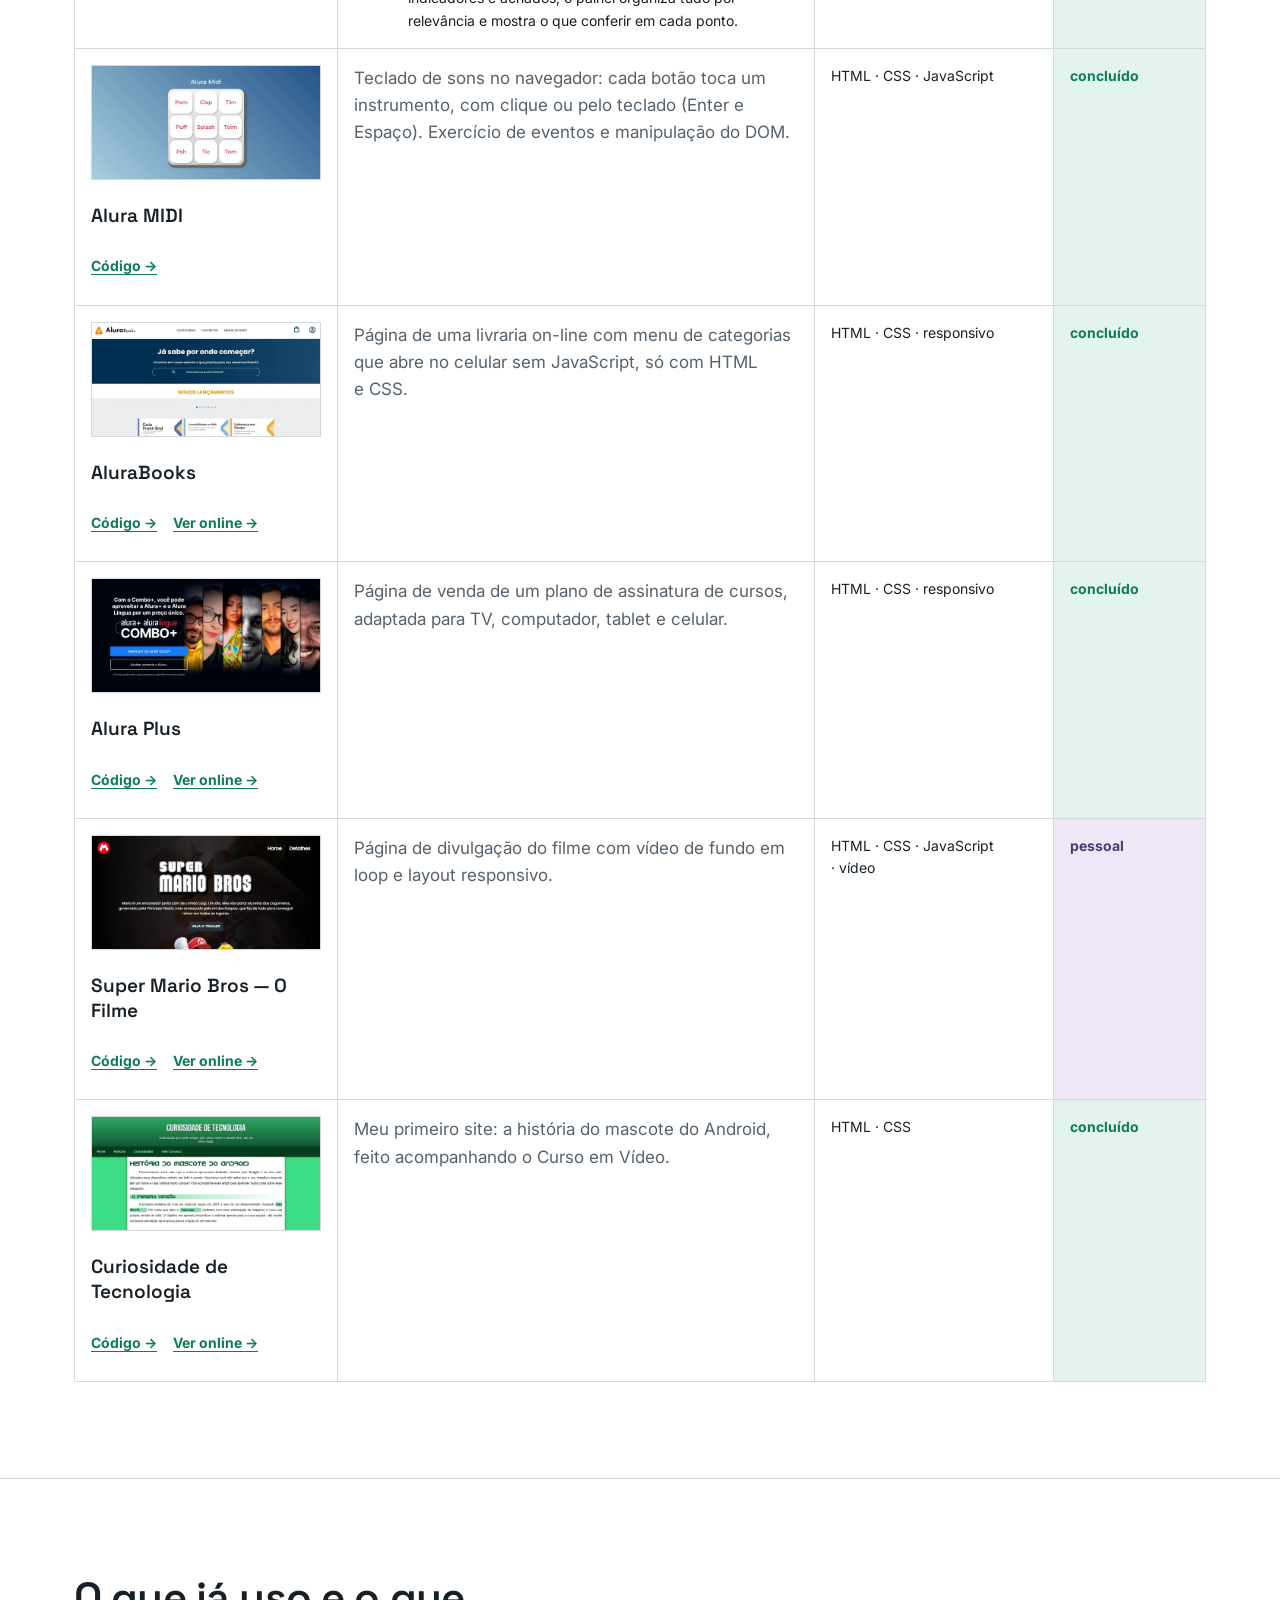
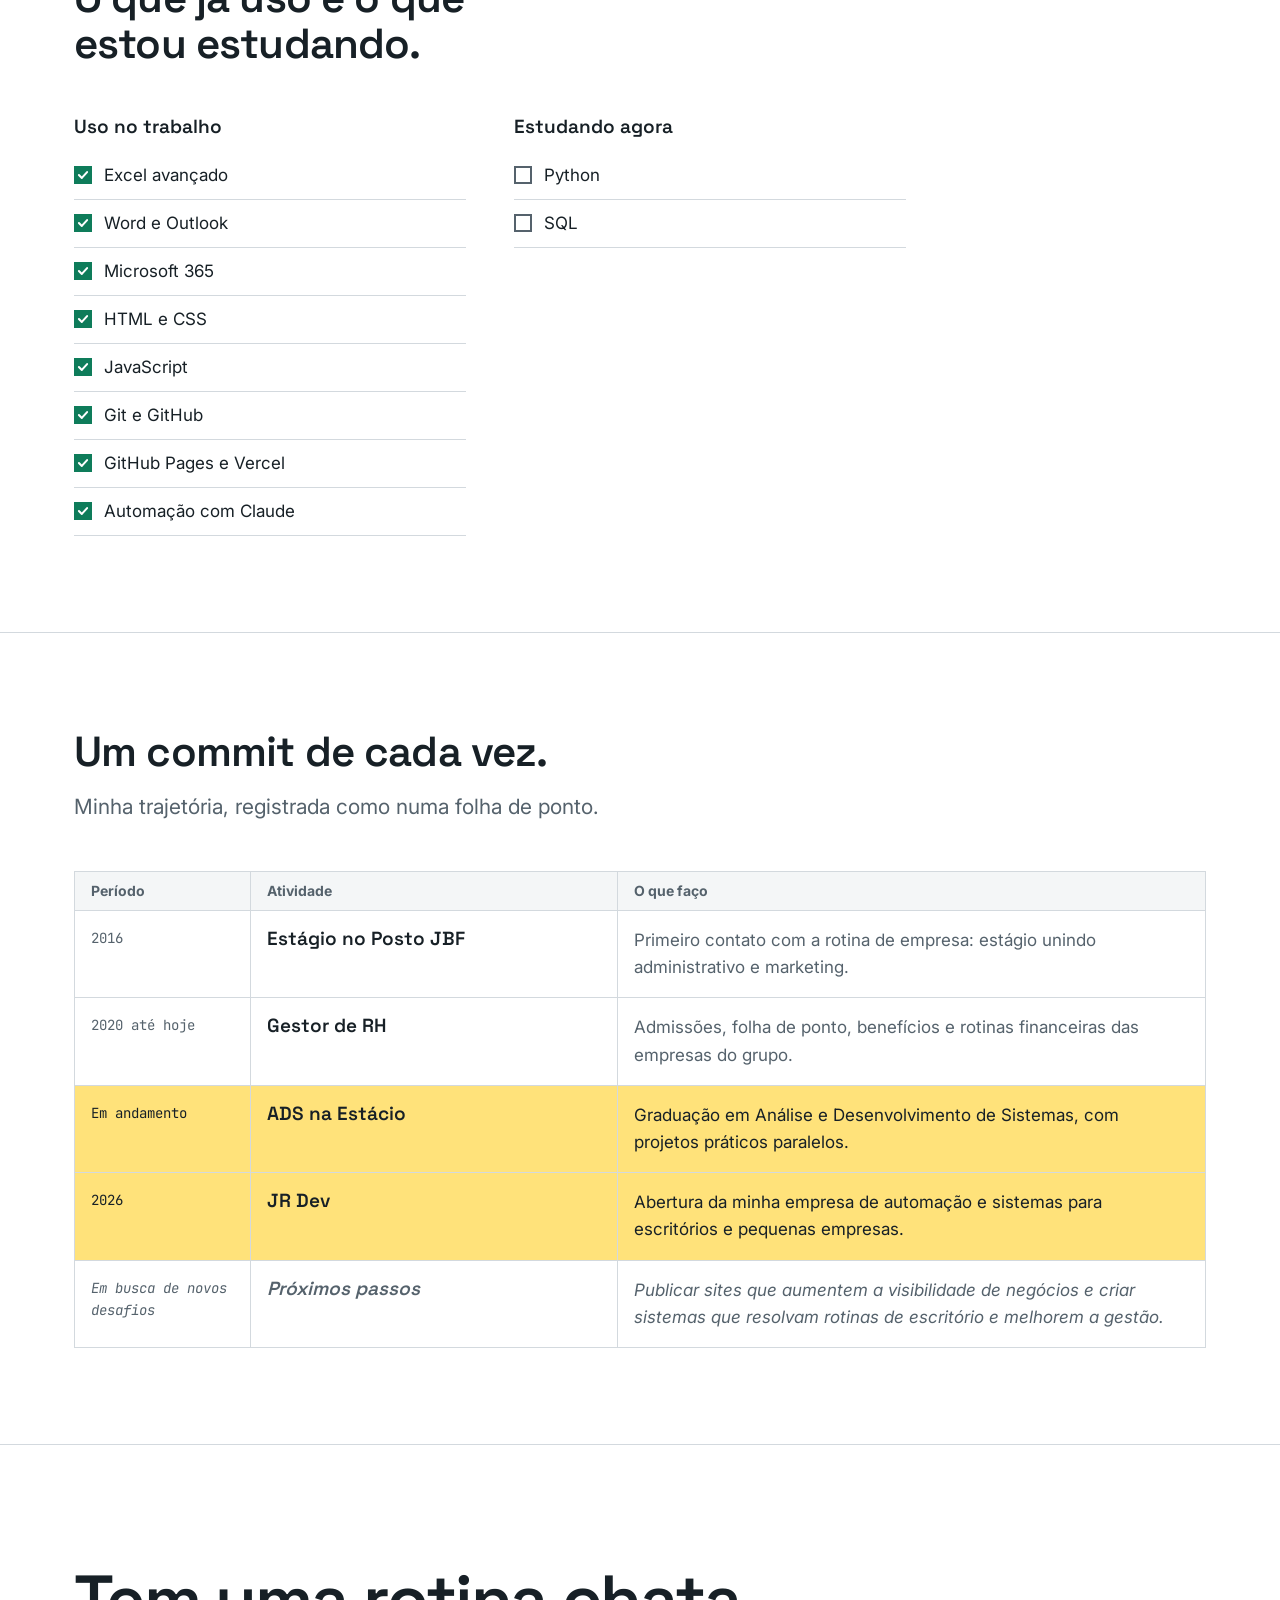
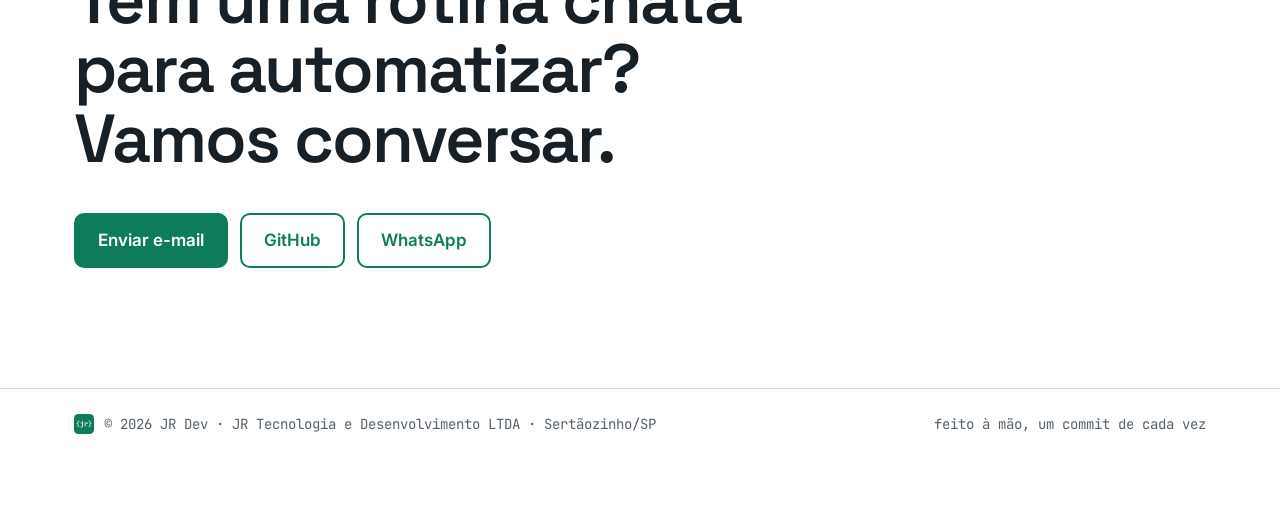
==== commit 9797e308: "perf: fontes do Google carregam sem travar a página Co-Authored-By: Claude Opus 5.5 <noreply@anthrop" ====
--- a/versao-2/index.html
+++ b/versao-2/index.html
@@ -32,7 +32,12 @@
   <!-- Fontes da marca: Space Grotesk (títulos), Inter (texto), JetBrains Mono (rótulos e fórmulas) -->
   <link rel="preconnect" href="https://fonts.googleapis.com">
   <link rel="preconnect" href="https://fonts.gstatic.com" crossorigin>
-  <link rel="stylesheet" href="https://fonts.googleapis.com/css2?family=Space+Grotesk:wght@600&family=Inter:wght@400;500;600&family=JetBrains+Mono:wght@400;500&display=swap">
+  <!-- Fontes sem travar a página: o navegador baixa o CSS das fontes "em paralelo"
+       (preload) e só depois o liga como estilo (onload). Enquanto isso, o texto já
+       aparece com a fonte de reserva (Segoe UI / Consolas) e troca quando a da marca chega.
+       O <noscript> garante as fontes para quem navega com JavaScript desligado. -->
+  <link rel="preload" as="style" href="https://fonts.googleapis.com/css2?family=Space+Grotesk:wght@600&family=Inter:wght@400;500;600&family=JetBrains+Mono:wght@400;500&display=swap" onload="this.onload=null;this.rel='stylesheet'">
+  <noscript><link rel="stylesheet" href="https://fonts.googleapis.com/css2?family=Space+Grotesk:wght@600&family=Inter:wght@400;500;600&family=JetBrains+Mono:wght@400;500&display=swap"></noscript>
 
   <!-- Mesmas variáveis da marca da versão escura; a classe tema-planilha no <html> deixa tudo claro -->
   <link rel="stylesheet" href="../css/tokens.css">
--- a/versao-2/css/style.css
+++ b/versao-2/css/style.css
@@ -414,6 +414,25 @@
 }
 
 .project-body .desc { grid-area: desc; color: var(--ink-soft); }
+
+/* Antes (à mão) x depois (com automação), dentro da célula "O que é" */
+.antes-depois {
+  margin: 12px 0 0;
+  padding-top: 12px;
+  border-top: 1px dashed var(--grid);
+  display: grid;
+  grid-template-columns: auto 1fr;
+  gap: 6px 12px;
+  font-size: var(--fs-small);
+}
+.antes-depois dt {
+  font-family: var(--font-mono);
+  font-size: 0.75rem;
+  padding-top: 2px;
+}
+.antes-depois dd { margin: 0; }
+.antes-depois-depois { color: var(--select); }
+.antes-depois-depois + dd { color: var(--ink); }
 .project-body .tech { grid-area: tech; font-size: var(--fs-small); }
 
 /* Situação: célula inteira pintada, como formatação condicional */
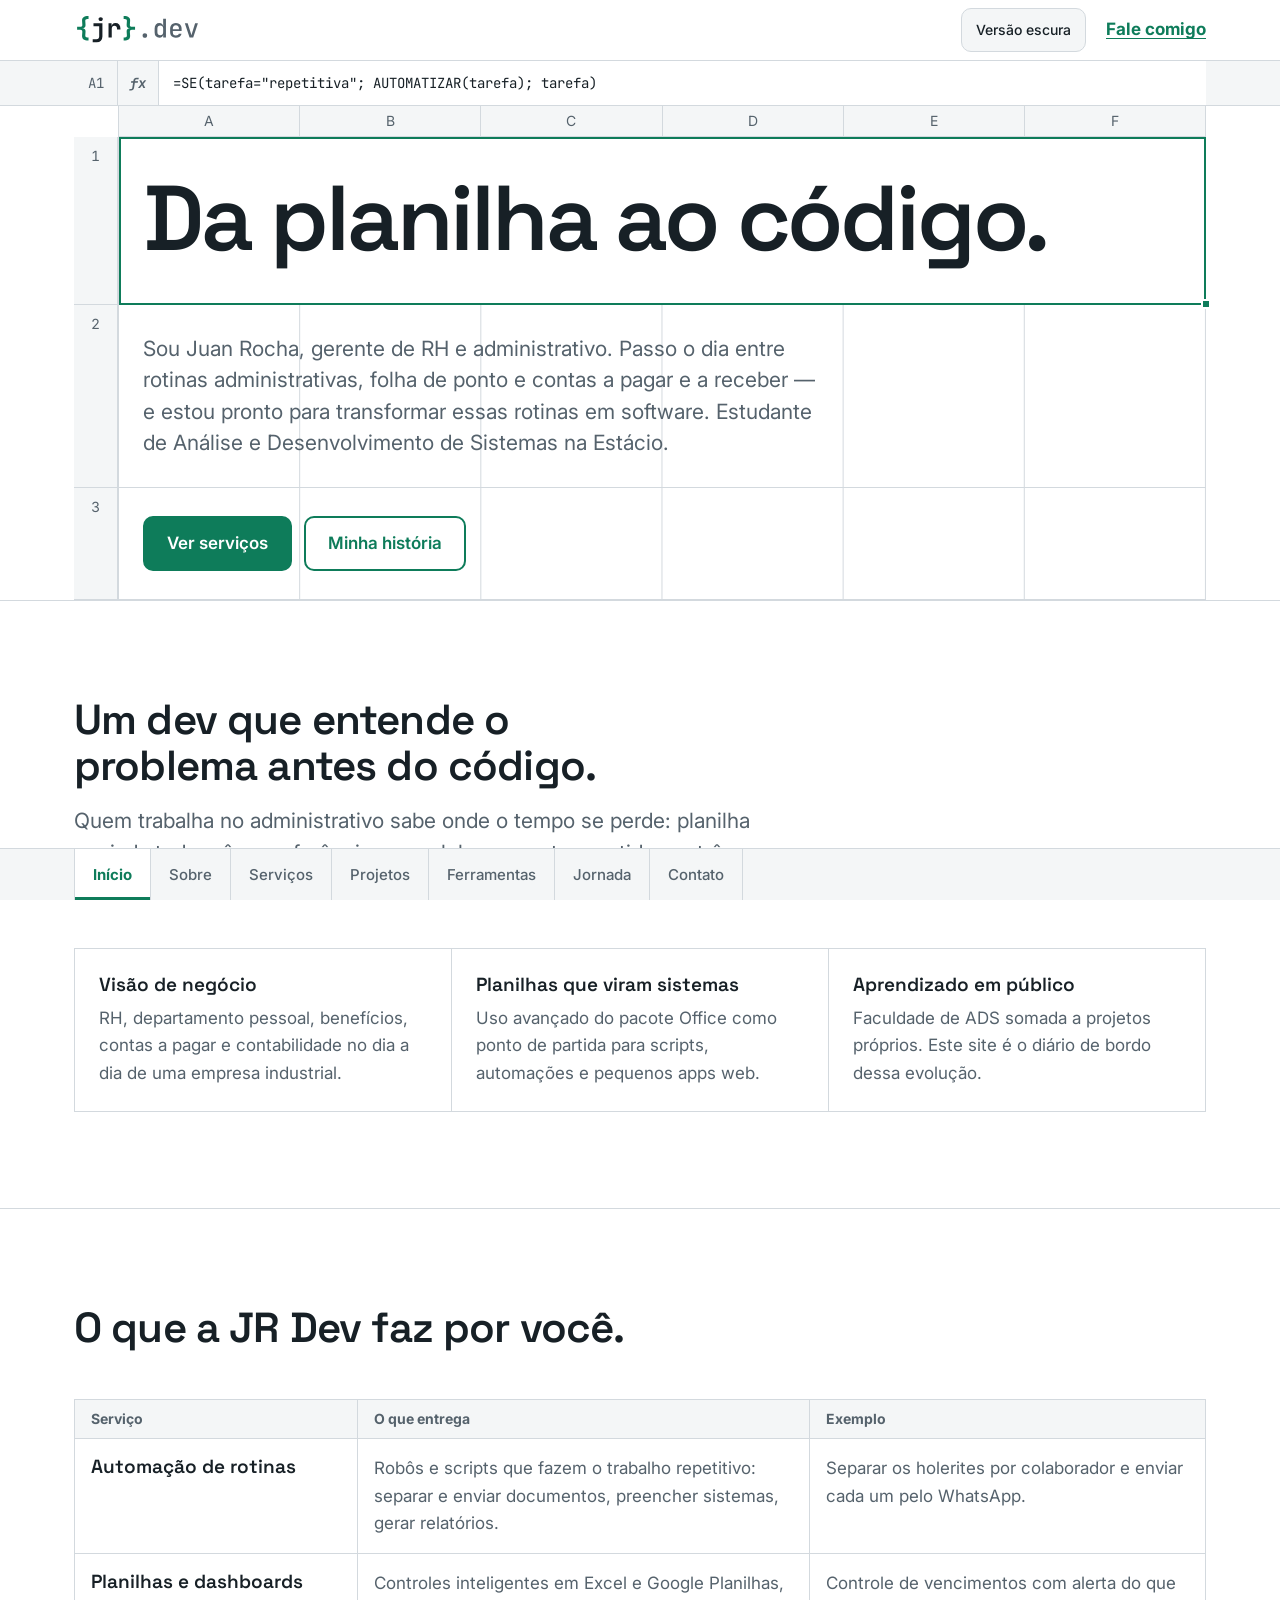
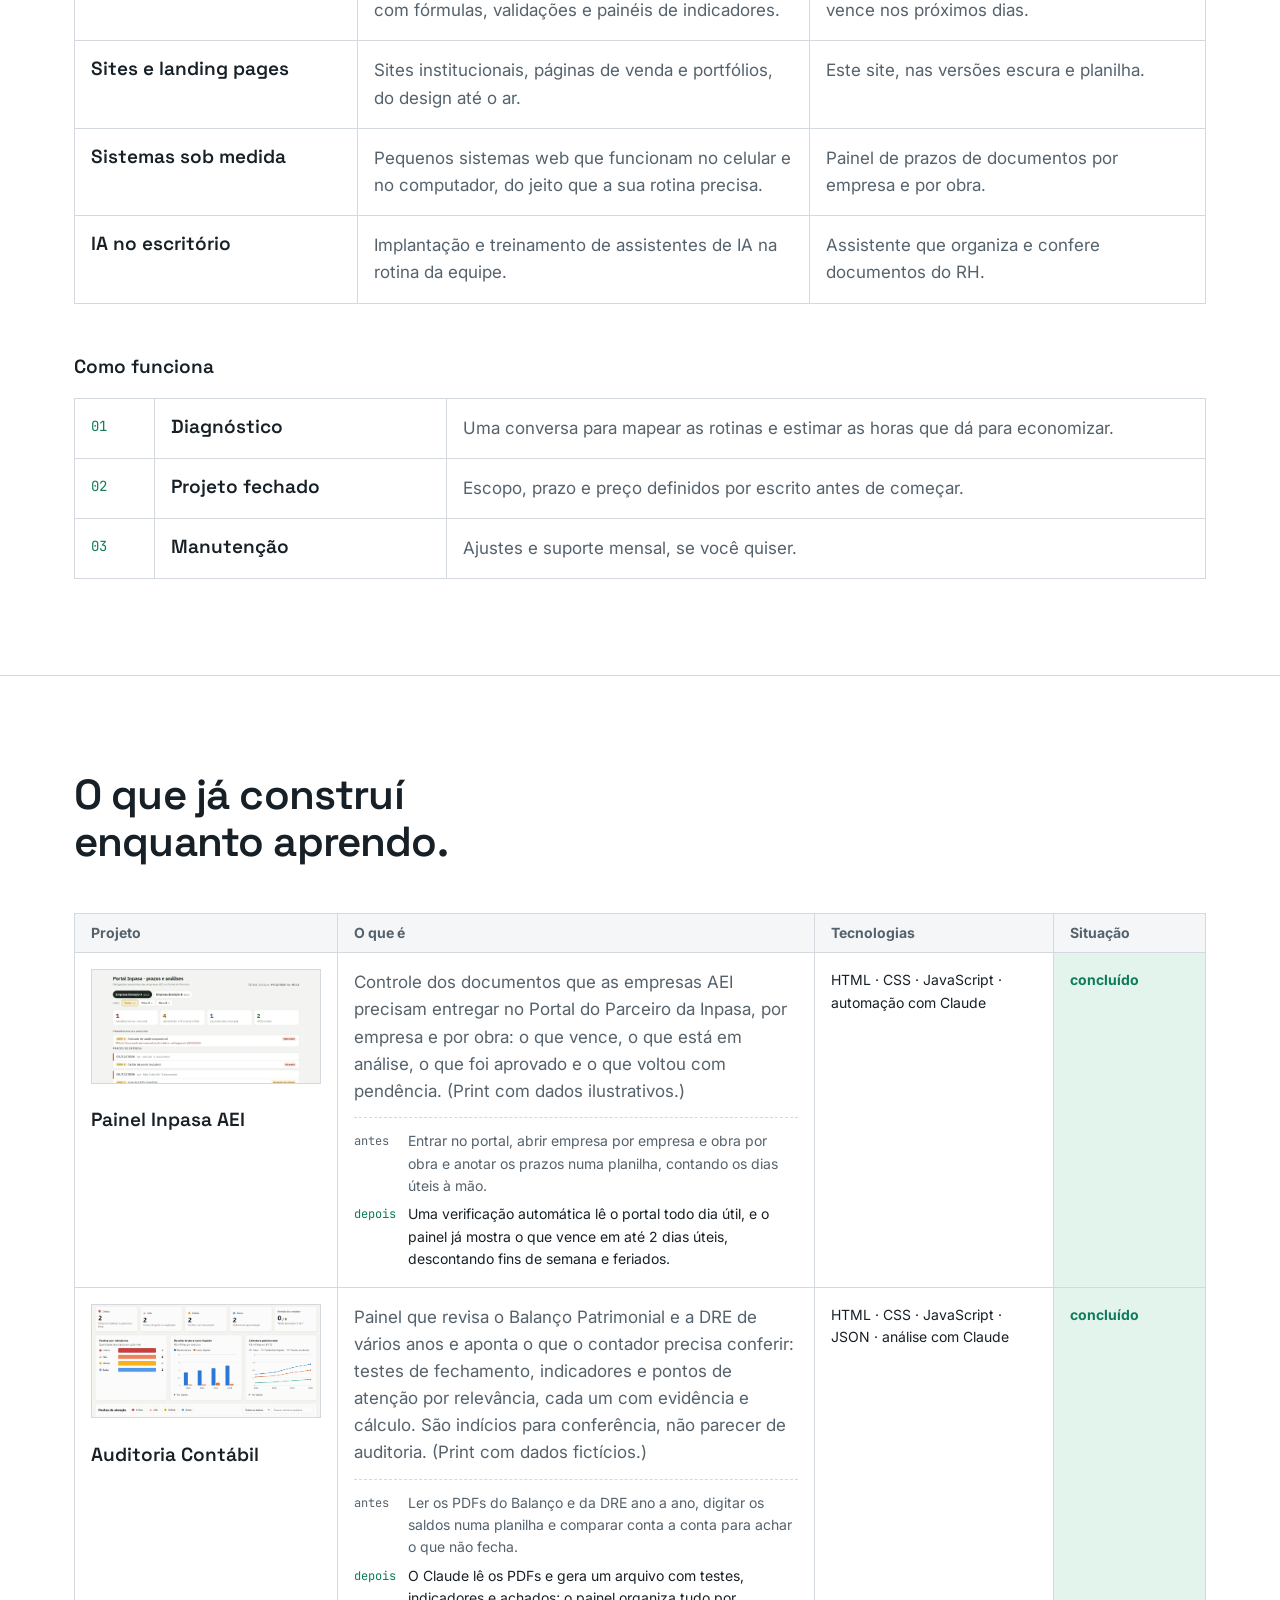
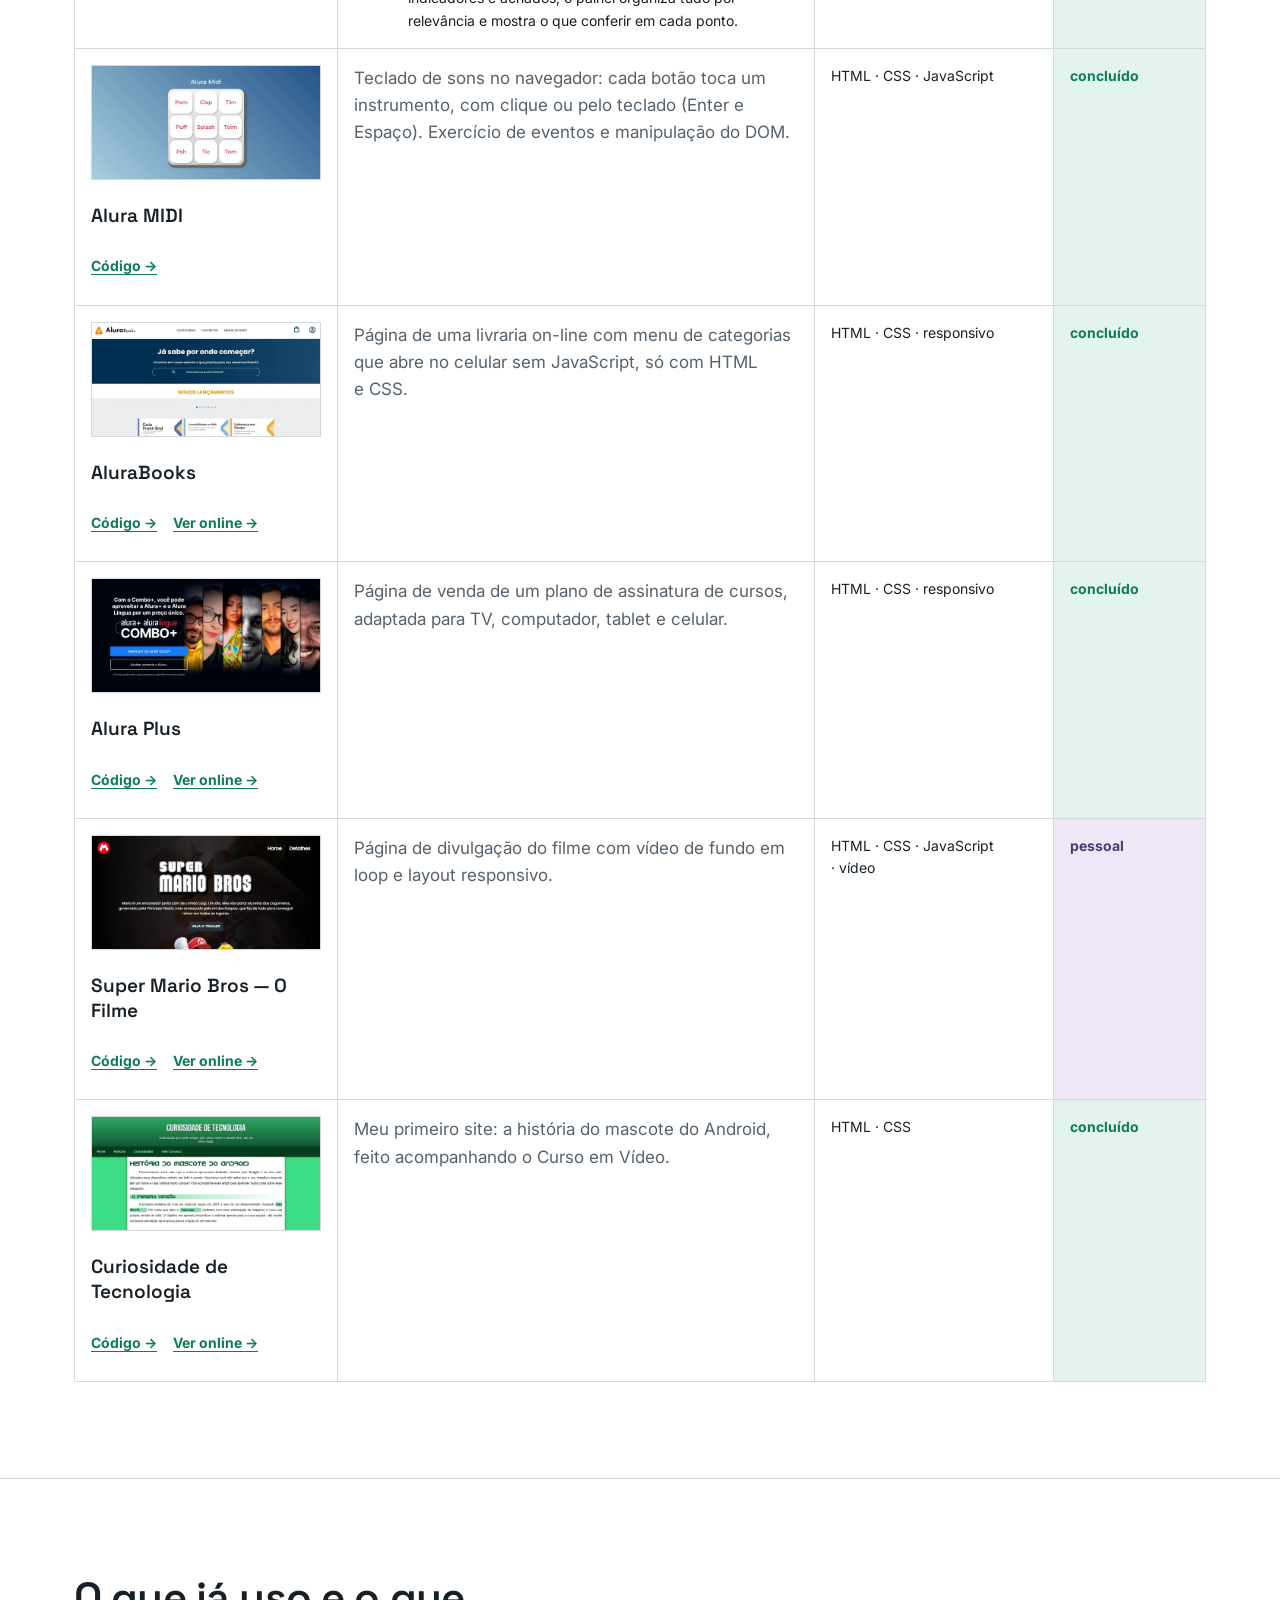
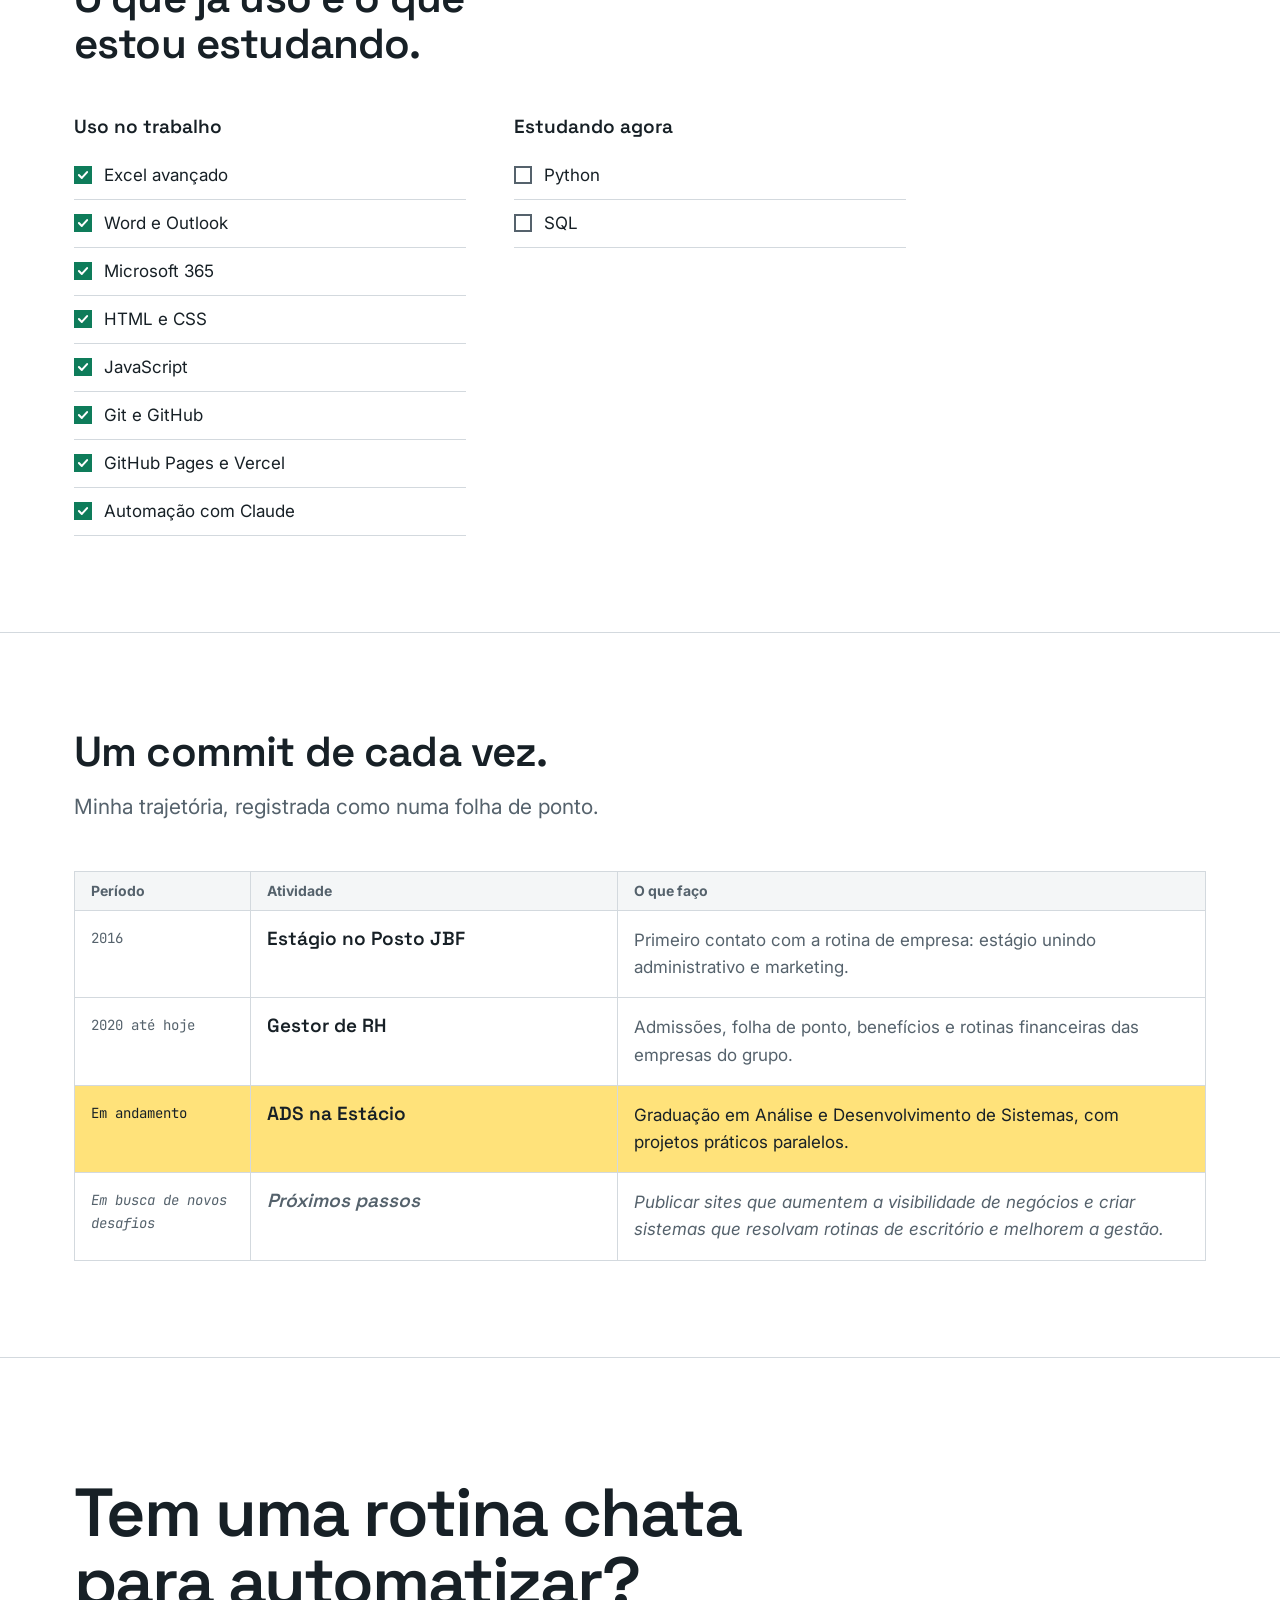
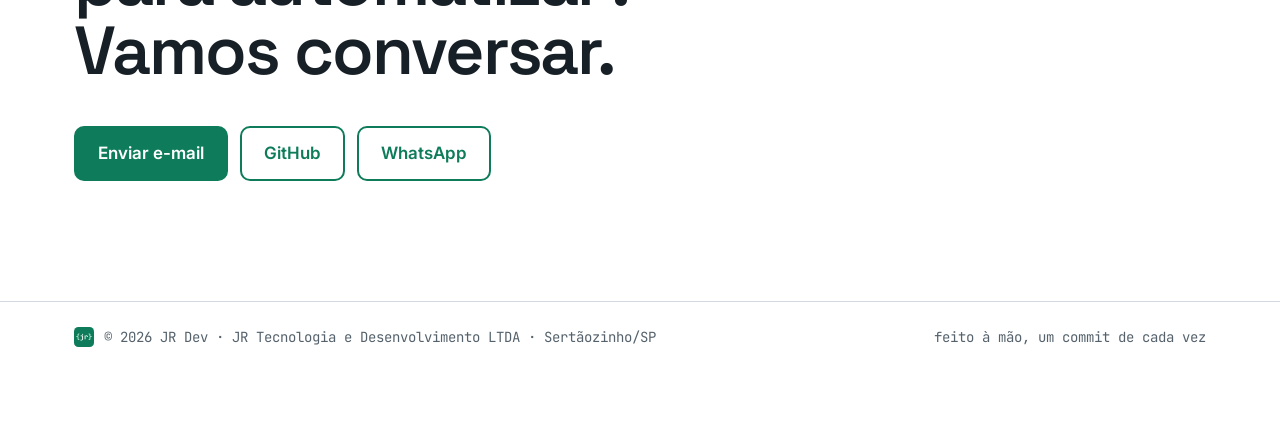
==== commit b13f43df: "chore: remove o item JR Dev da jornada Co-Authored-By: Claude Opus 5.5 <noreply@anthropic.com>" ====
--- a/versao-2/index.html
+++ b/versao-2/index.html
@@ -264,11 +264,6 @@
               <h3>ADS na Estácio</h3>
               <p>Graduação em Análise e Desenvolvimento de Sistemas, com projetos práticos paralelos.</p>
             </li>
-            <li class="is-current">
-              <p class="period">2026</p>
-              <h3>JR Dev</h3>
-              <p>Abertura da minha empresa de automação e sistemas para escritórios e pequenas empresas.</p>
-            </li>
             <li class="is-next">
               <p class="period">Em busca de novos desafios</p>
               <h3>Próximos passos</h3>
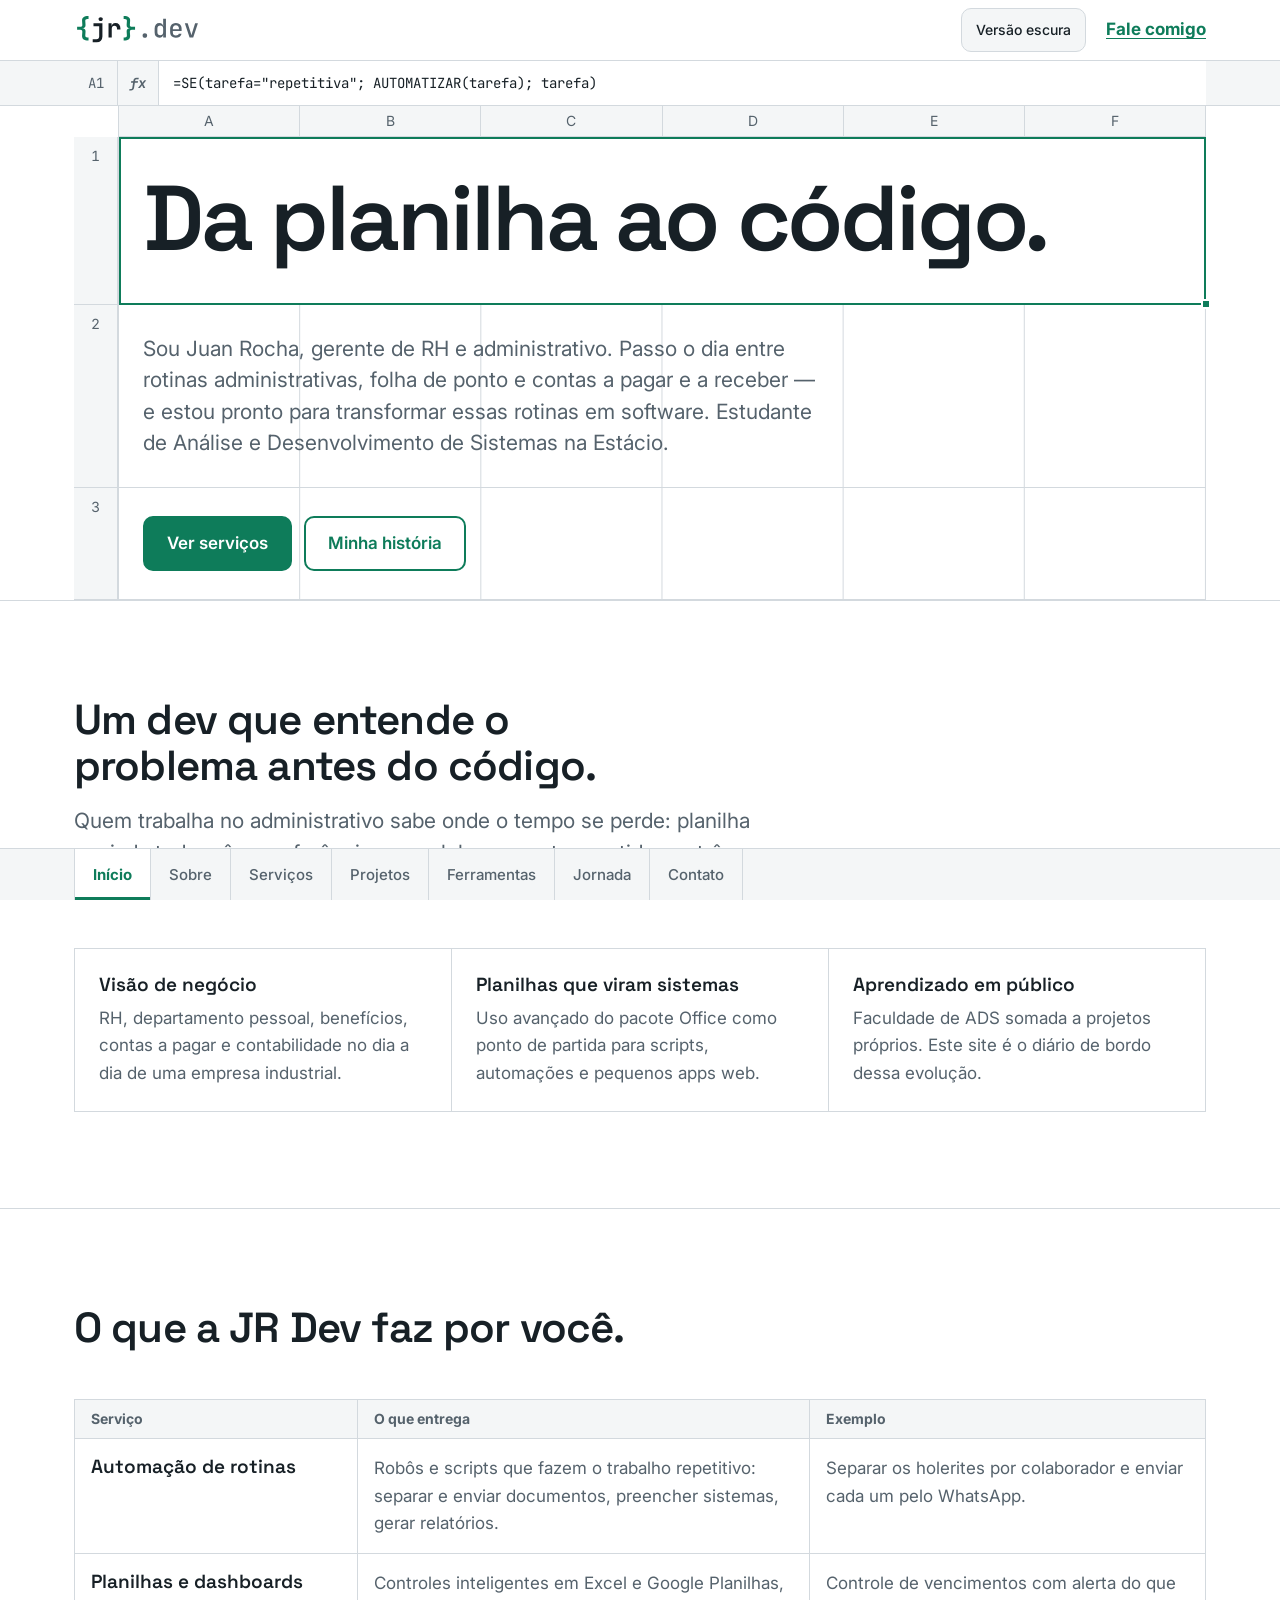
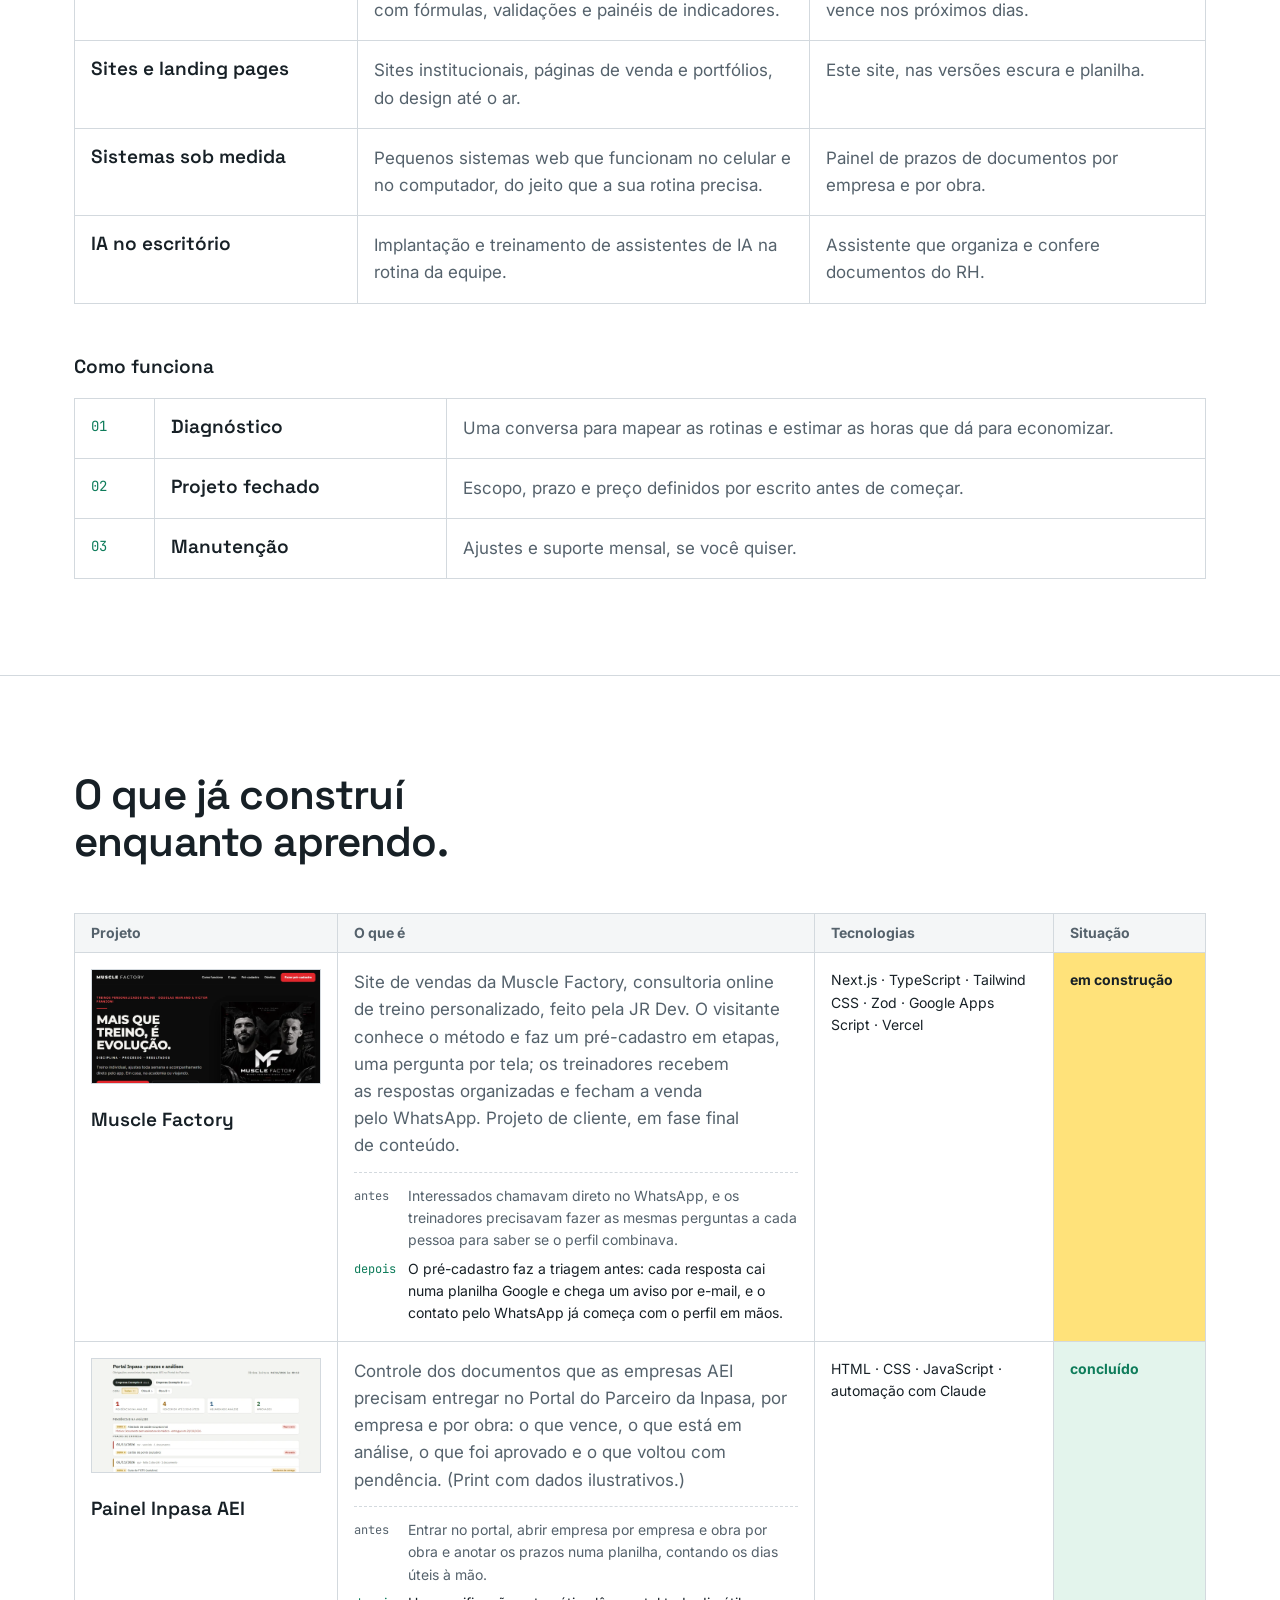
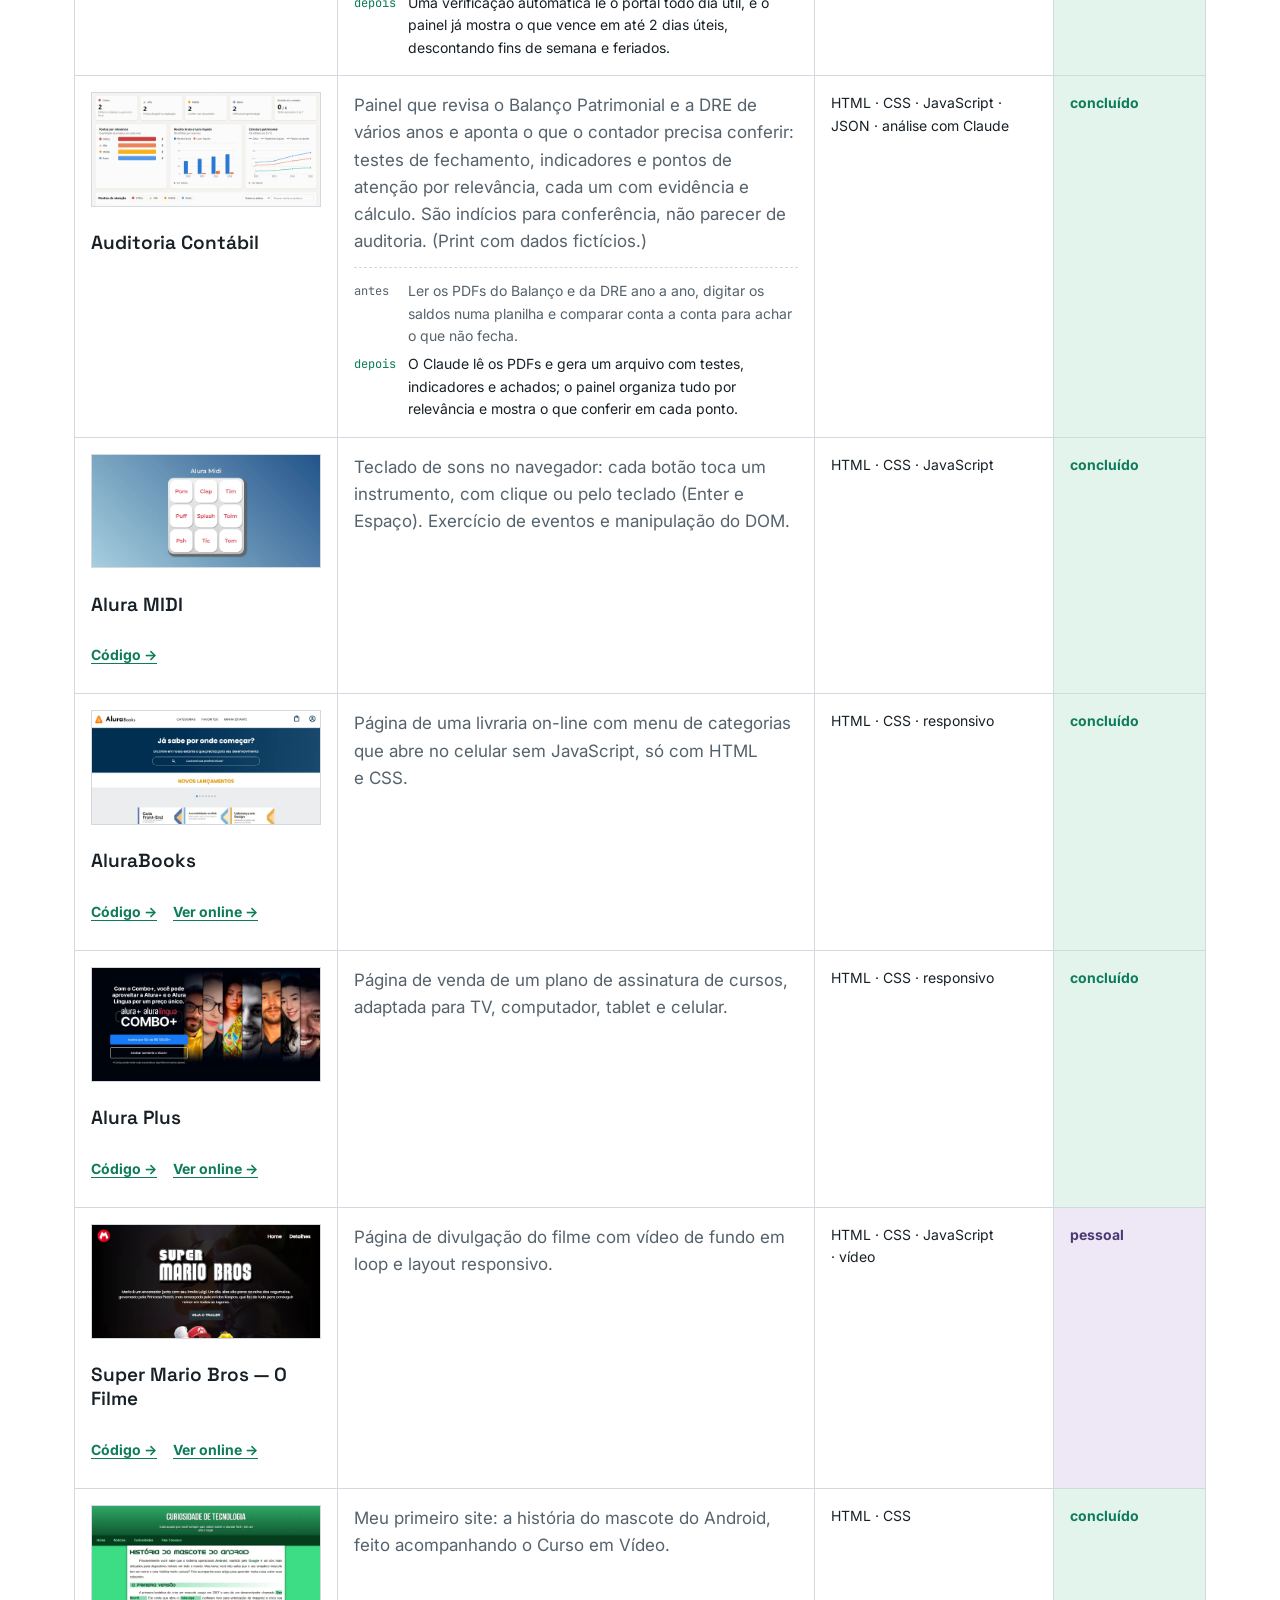
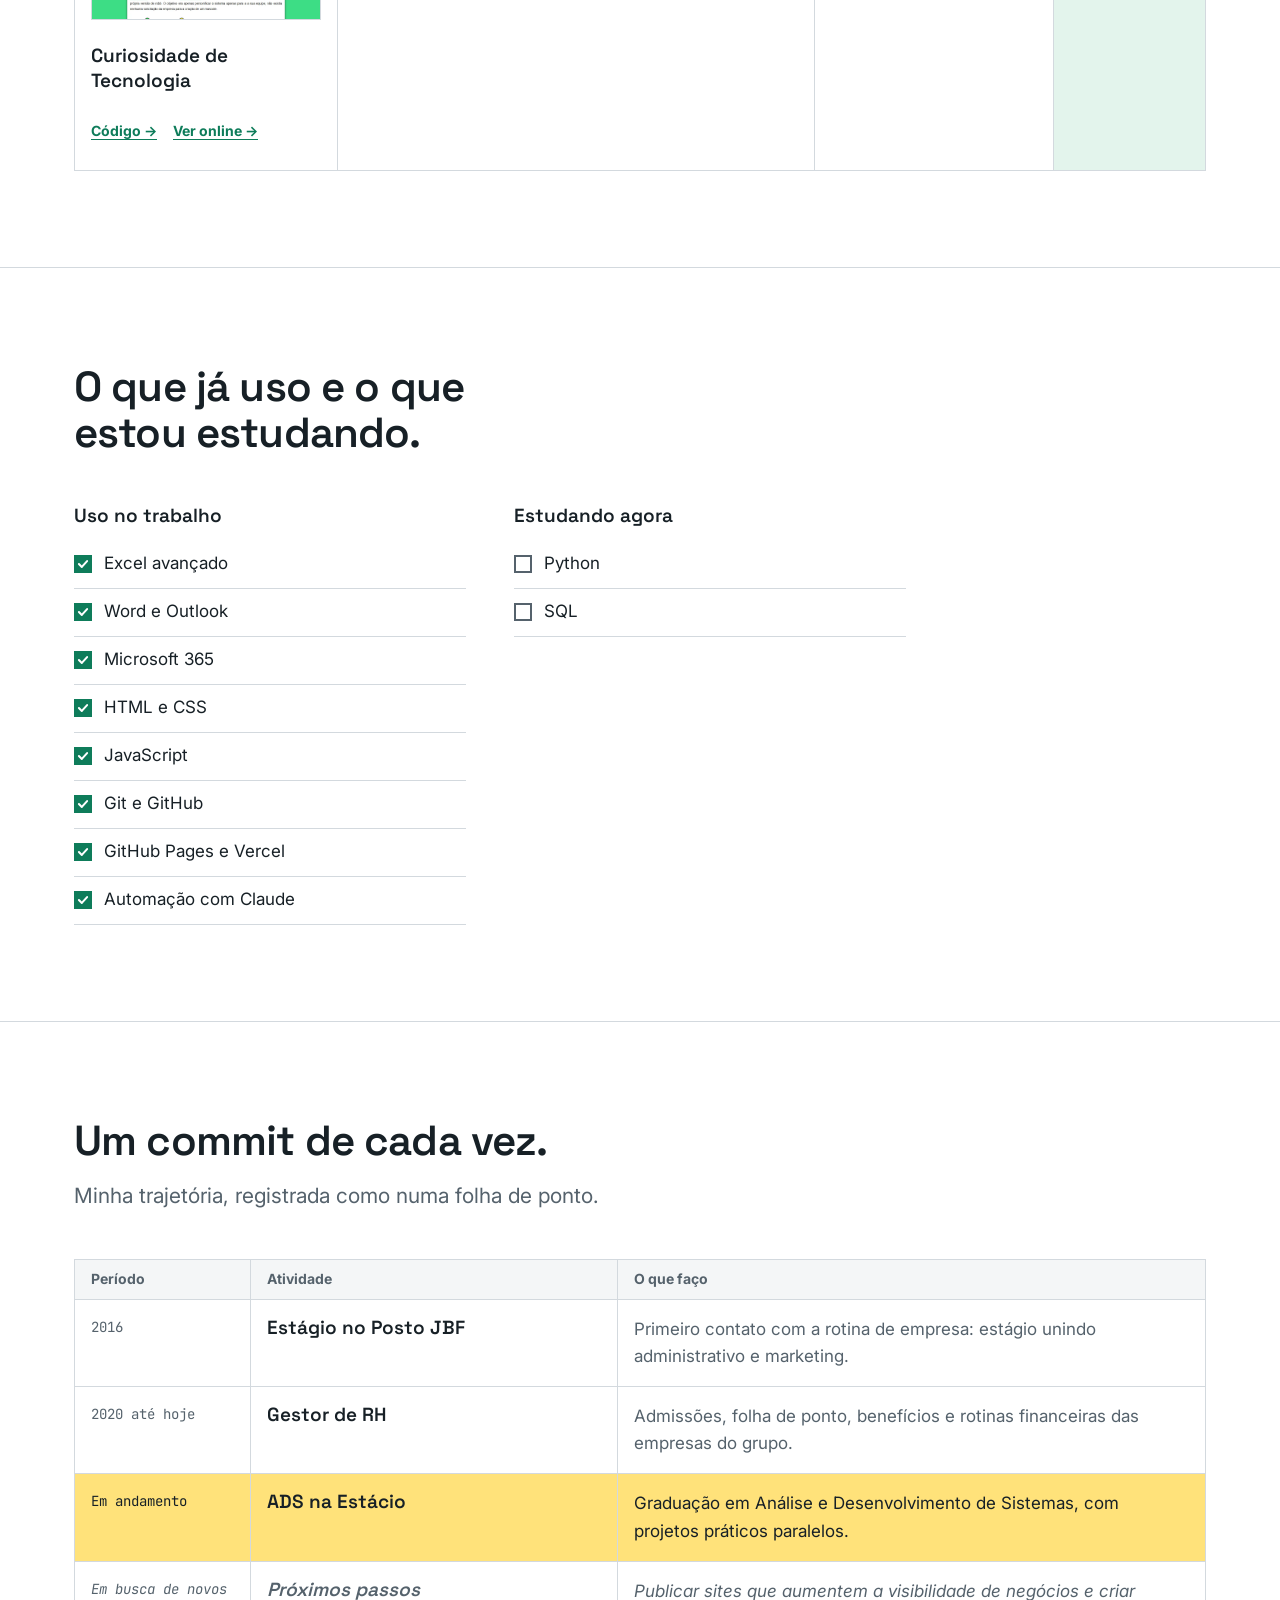
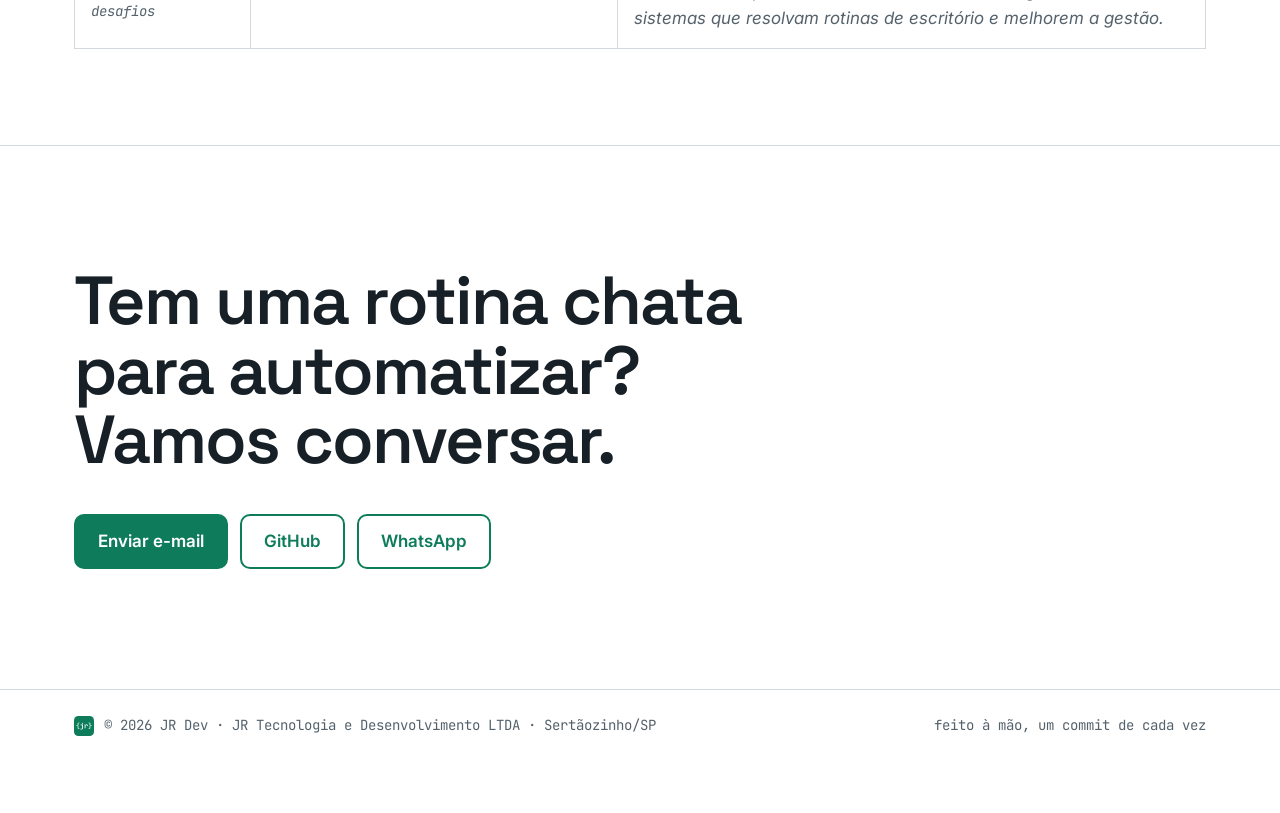
==== commit 71854851: "chore: endereço principal passa a ser jrdevtecnologia.com.br Co-Authored-By: Claude Opus 5.5 <norepl" ====
--- a/versao-2/index.html
+++ b/versao-2/index.html
@@ -14,15 +14,15 @@
   <meta property="og:title" content="Juan Rocha · JR Dev — Automação e sistemas">
   <meta property="og:description" content="Automações, sistemas web, sites e planilhas inteligentes para escritórios e pequenas empresas. Da planilha ao código.">
   <meta property="og:locale" content="pt_BR">
-  <meta property="og:url" content="https://juanrochaz.github.io/versao-2/">
-  <meta property="og:image" content="https://juanrochaz.github.io/assets/brand/og-image-1200x630.png">
+  <meta property="og:url" content="https://jrdevtecnologia.com.br/versao-2/">
+  <meta property="og:image" content="https://jrdevtecnologia.com.br/assets/brand/og-image-1200x630.png">
   <meta property="og:image:width" content="1200">
   <meta property="og:image:height" content="630">
   <meta property="og:image:alt" content="JR Dev — Da planilha ao código.">
   <meta name="twitter:card" content="summary_large_image">
   <meta name="twitter:title" content="Juan Rocha · JR Dev — Automação e sistemas">
   <meta name="twitter:description" content="Automações, sistemas web, sites e planilhas inteligentes para escritórios e pequenas empresas. Da planilha ao código.">
-  <meta name="twitter:image" content="https://juanrochaz.github.io/assets/brand/og-image-1200x630.png">
+  <meta name="twitter:image" content="https://jrdevtecnologia.com.br/assets/brand/og-image-1200x630.png">
 
   <!-- Ícones da aba do navegador e da tela inicial do celular -->
   <link rel="icon" href="../assets/brand/favicon.ico" sizes="any">
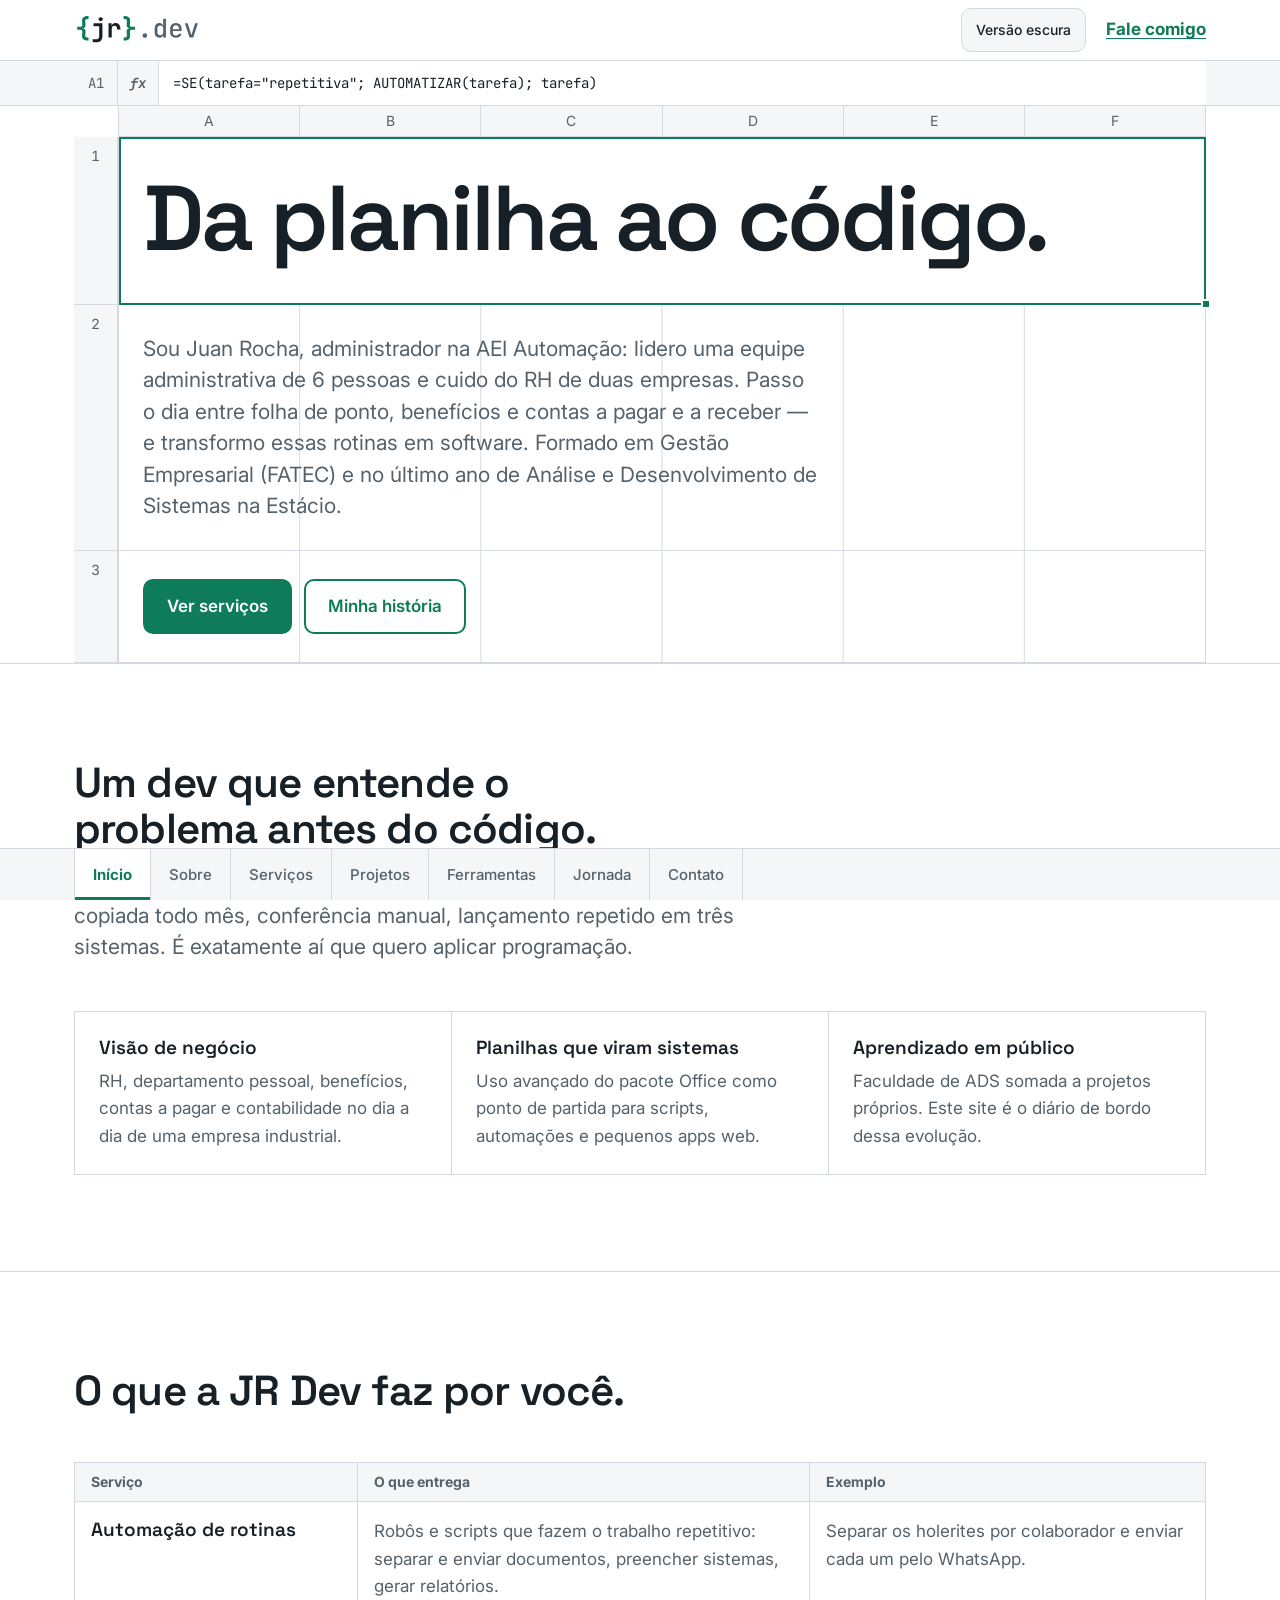
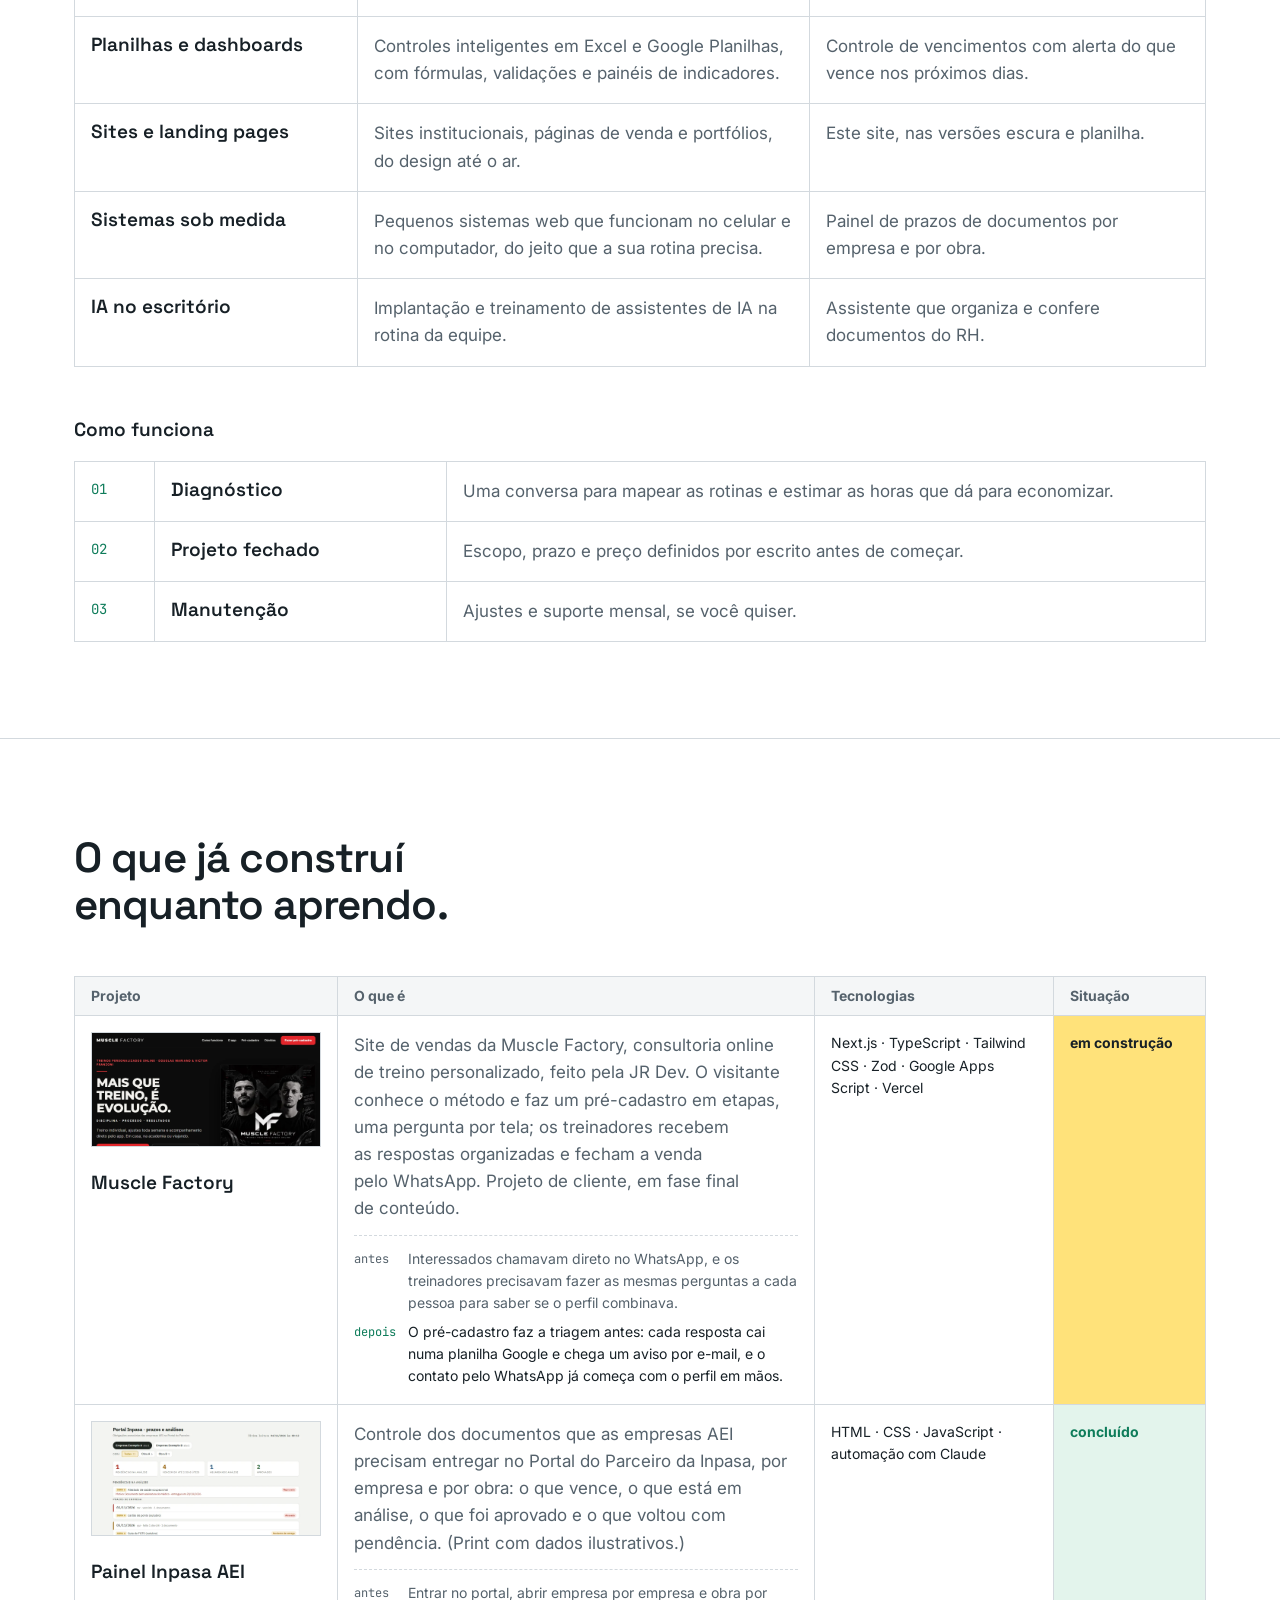
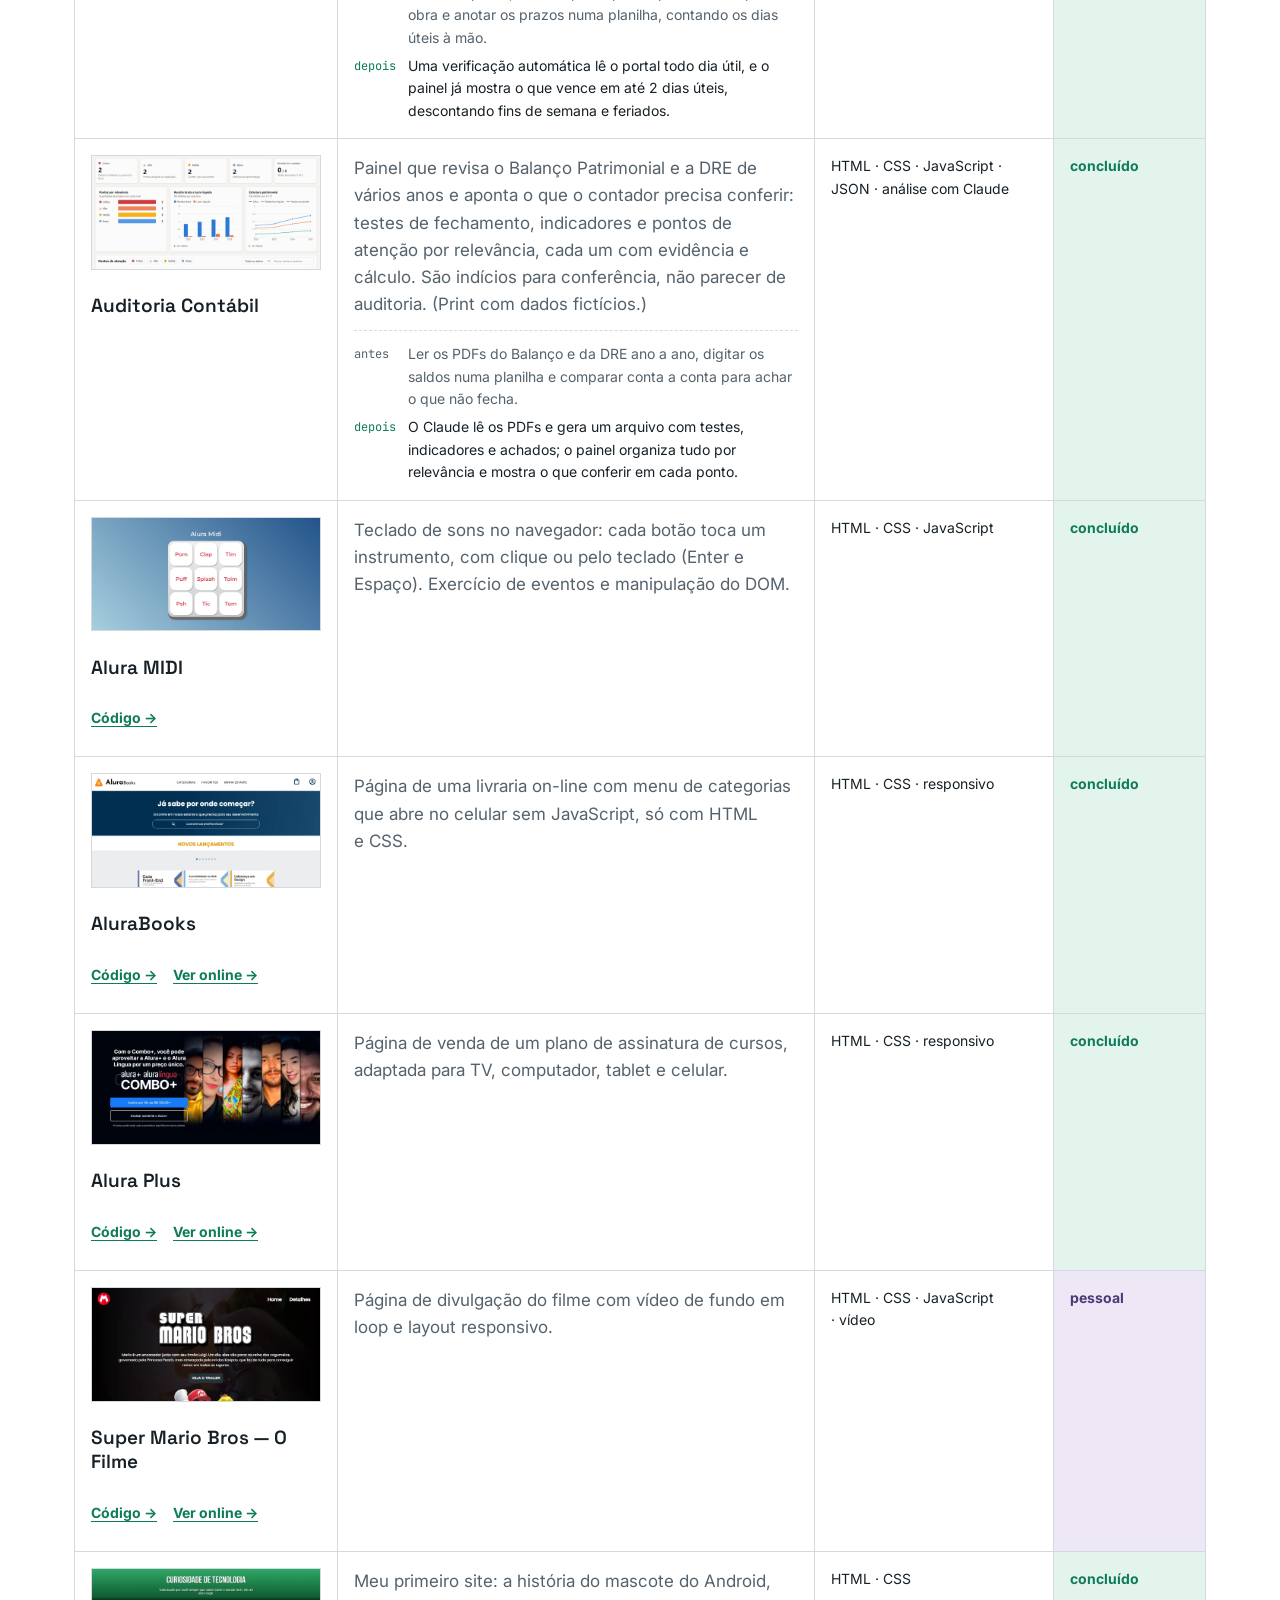
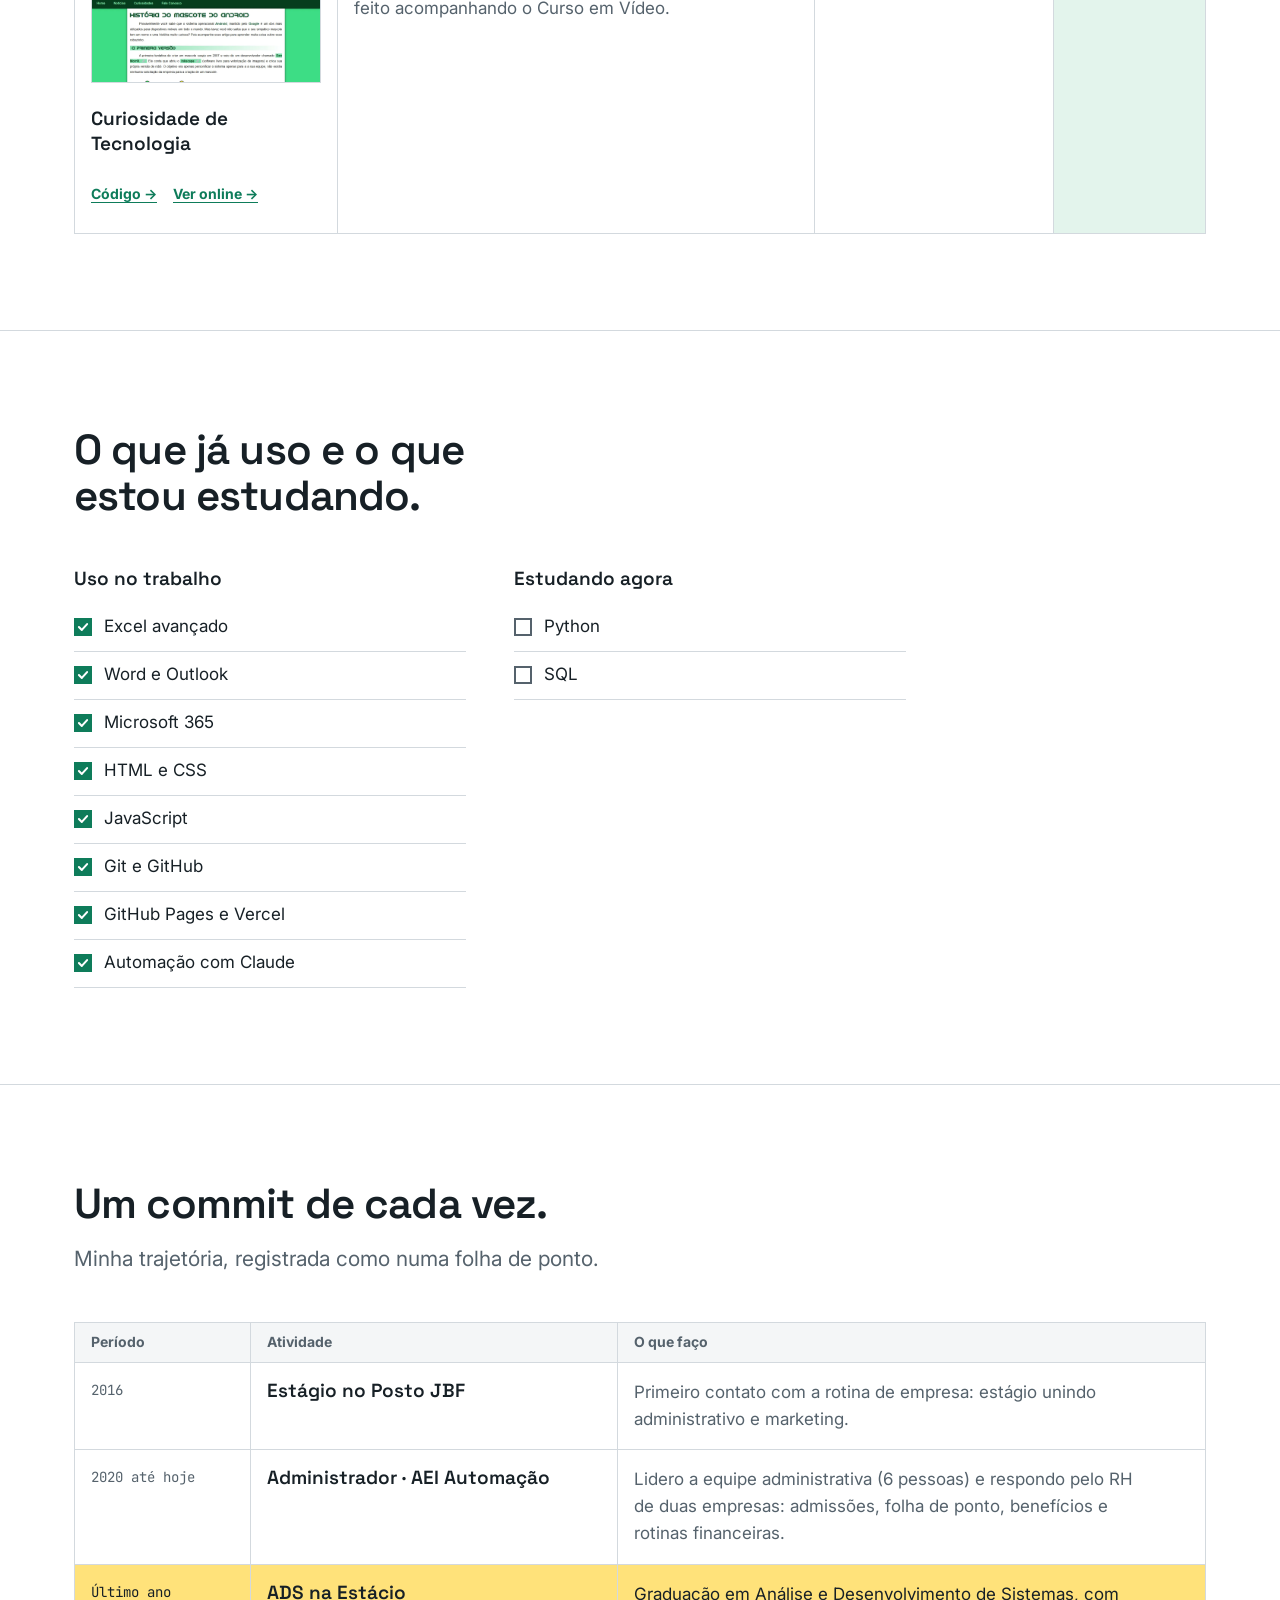
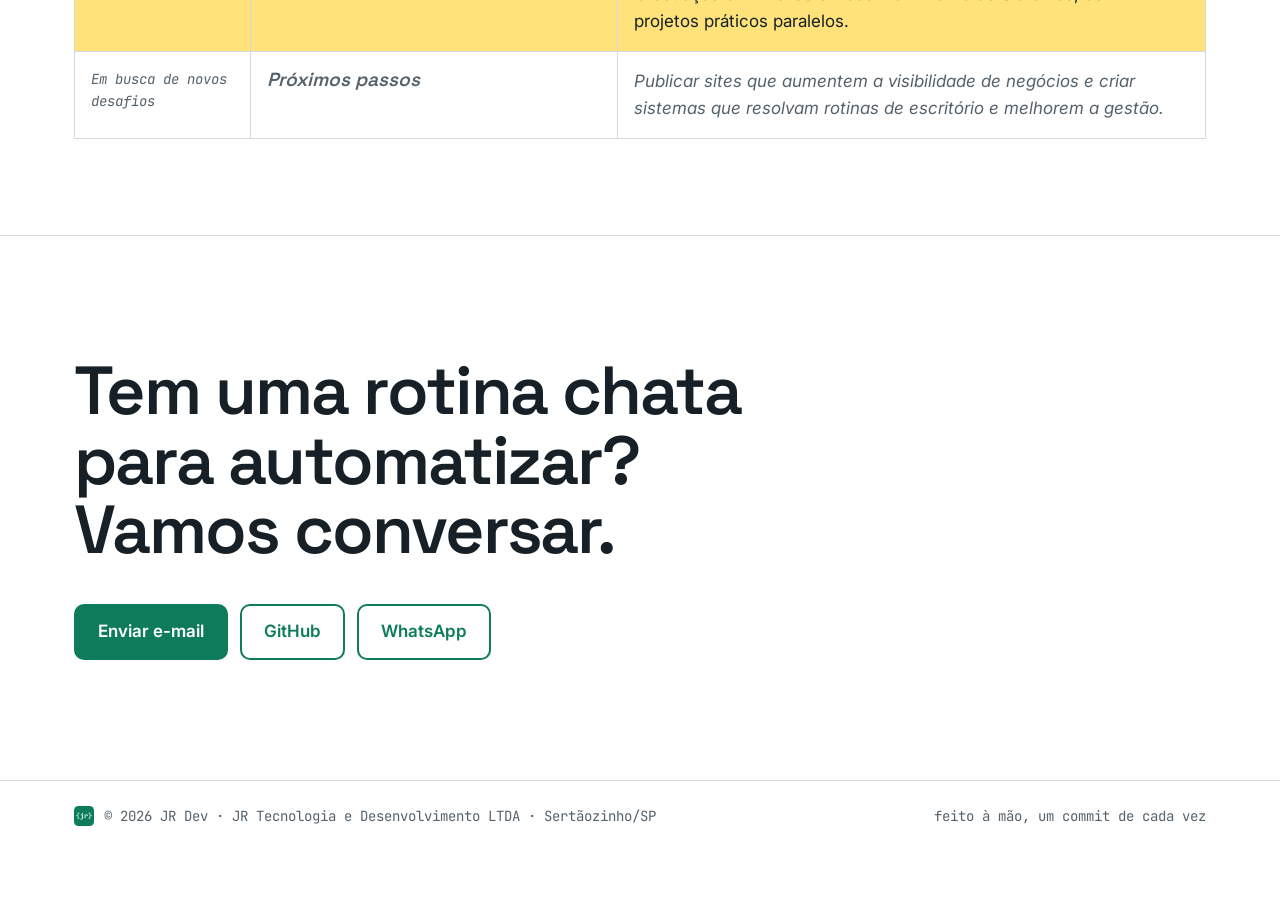
==== commit 3640714b: "content: cargo de Administrador e formação conforme o LinkedIn Co-Authored-By: Claude Opus 5.5 <nore" ====
--- a/versao-2/index.html
+++ b/versao-2/index.html
@@ -88,7 +88,7 @@
           <div class="cell-selected">
             <h1 id="hero-title">Da planilha ao código.</h1>
           </div>
-          <p class="hero-lead">Sou Juan Rocha, gerente de RH e administrativo. Passo o dia entre rotinas administrativas, folha de ponto e contas a pagar e a receber — e estou pronto para transformar essas rotinas em software. Estudante de Análise e Desenvolvimento de Sistemas na Estácio.</p>
+          <p class="hero-lead">Sou Juan Rocha, administrador na AEI Automação: lidero uma equipe administrativa de 6 pessoas e cuido do RH de duas empresas. Passo o dia entre folha de ponto, benefícios e contas a pagar e a receber — e transformo essas rotinas em software. Formado em Gestão Empresarial (FATEC) e no último ano de Análise e Desenvolvimento de Sistemas na Estácio.</p>
           <div class="actions">
             <a class="btn btn-primary" href="#servicos">Ver serviços</a>
             <a class="btn btn-ghost" href="#sobre">Minha história</a>
@@ -256,11 +256,11 @@
             </li>
             <li>
               <p class="period">2020 até hoje</p>
-              <h3>Gestor de RH</h3>
-              <p>Admissões, folha de ponto, benefícios e rotinas financeiras das empresas do grupo.</p>
+              <h3>Administrador · AEI Automação</h3>
+              <p>Lidero a equipe administrativa (6 pessoas) e respondo pelo RH de duas empresas: admissões, folha de ponto, benefícios e rotinas financeiras.</p>
             </li>
             <li class="is-current">
-              <p class="period">Em andamento</p>
+              <p class="period">Último ano</p>
               <h3>ADS na Estácio</h3>
               <p>Graduação em Análise e Desenvolvimento de Sistemas, com projetos práticos paralelos.</p>
             </li>
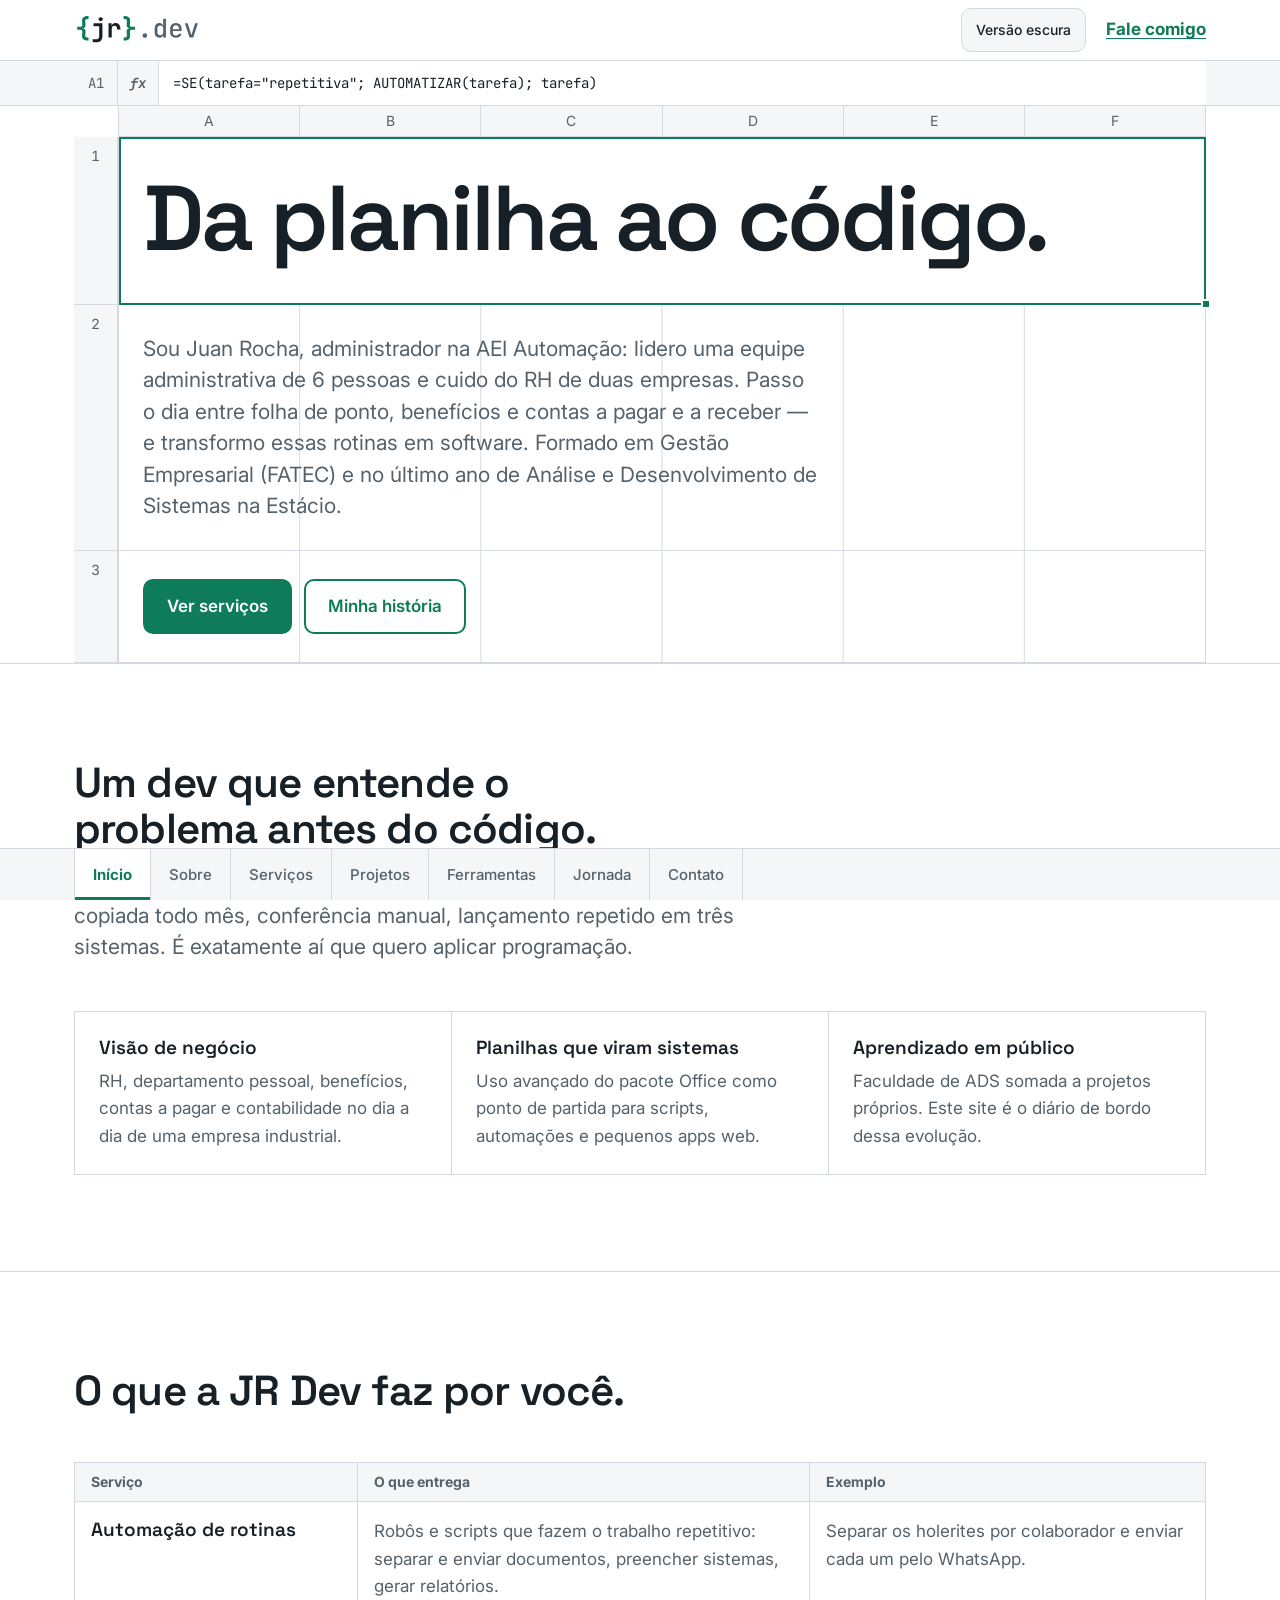
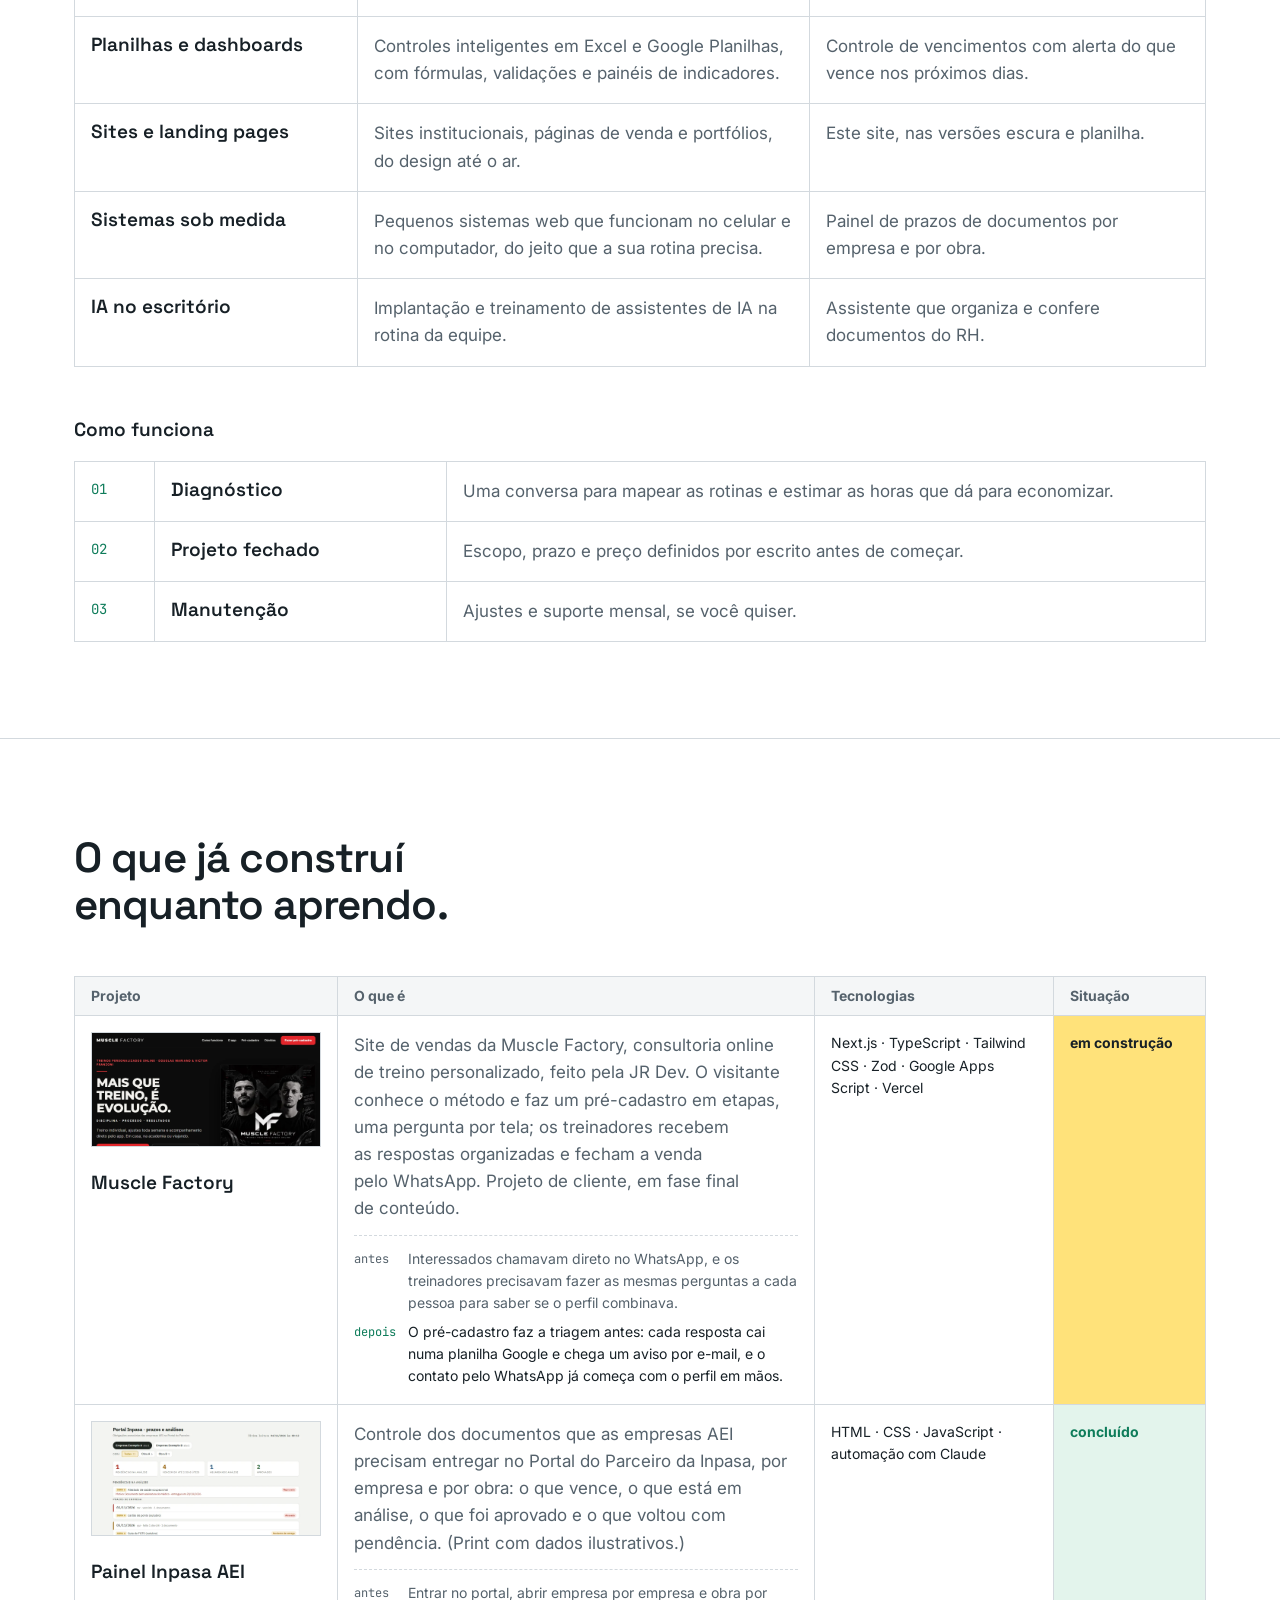
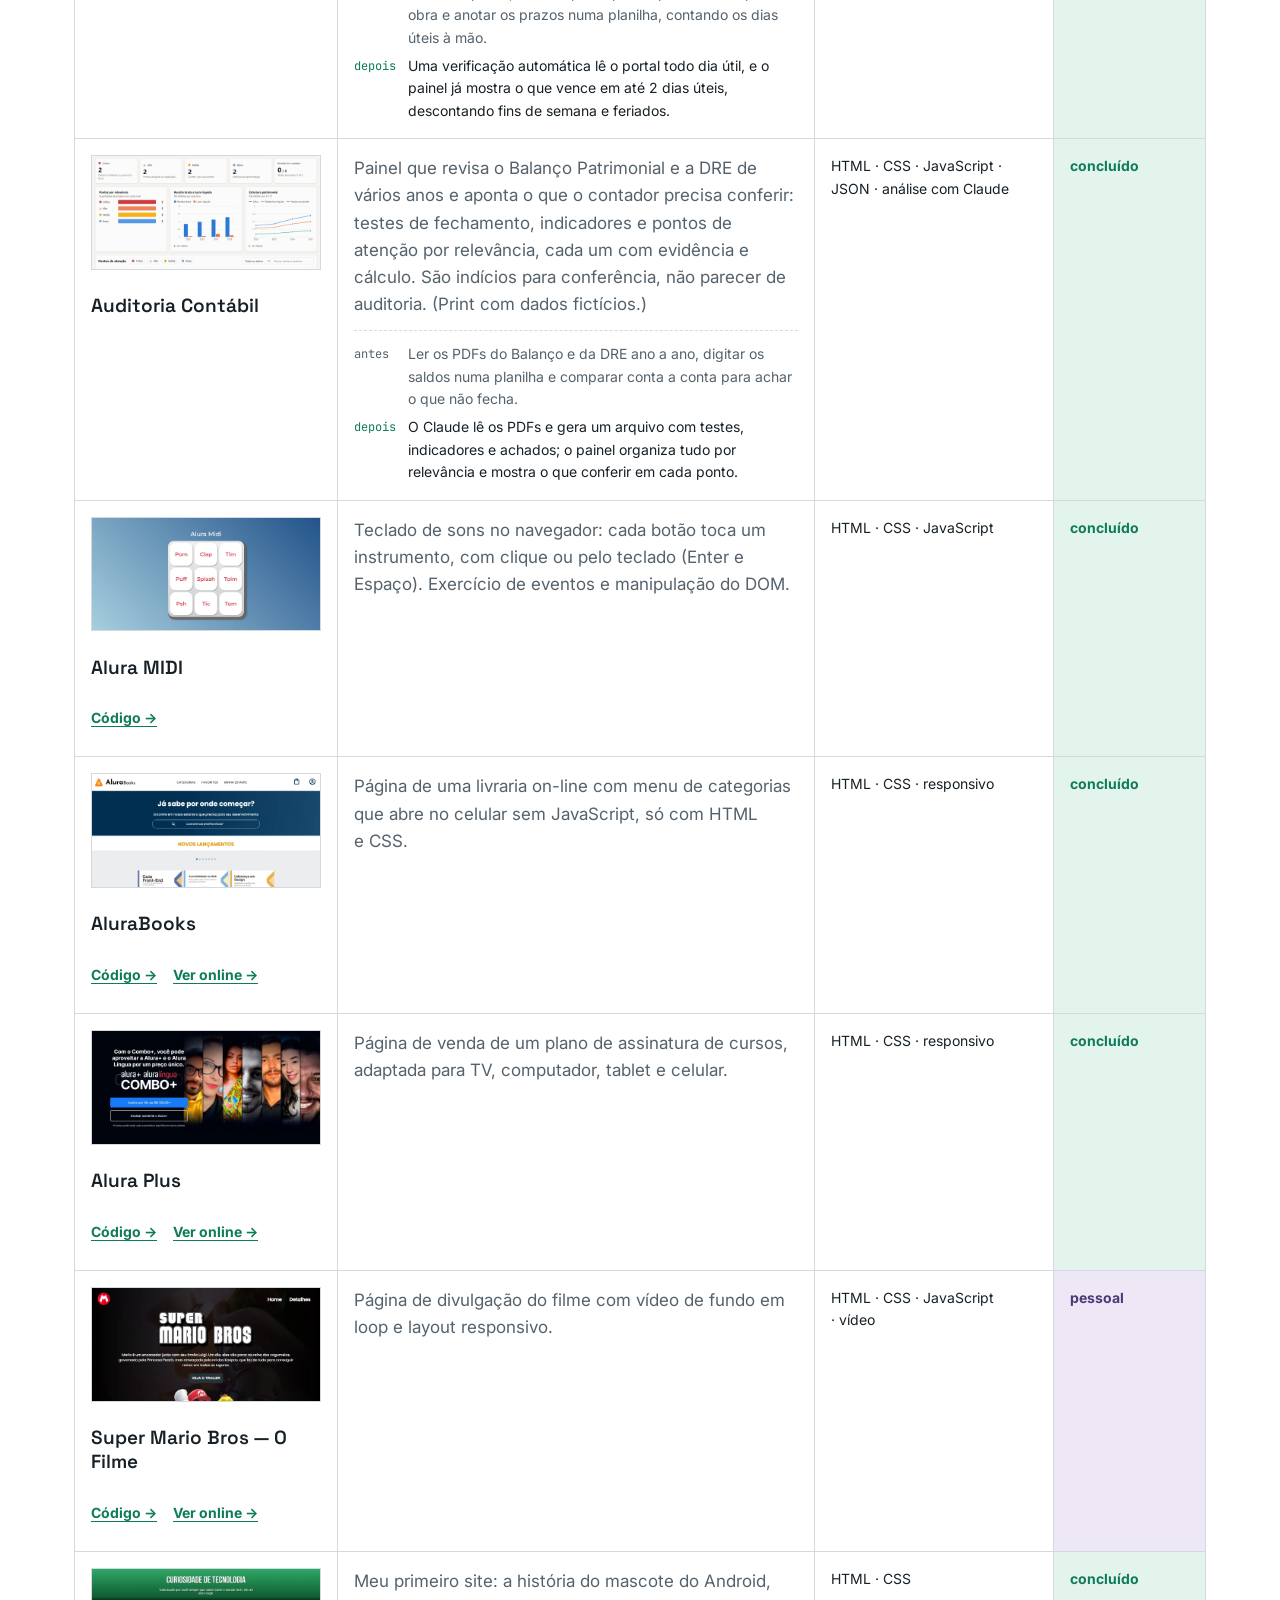
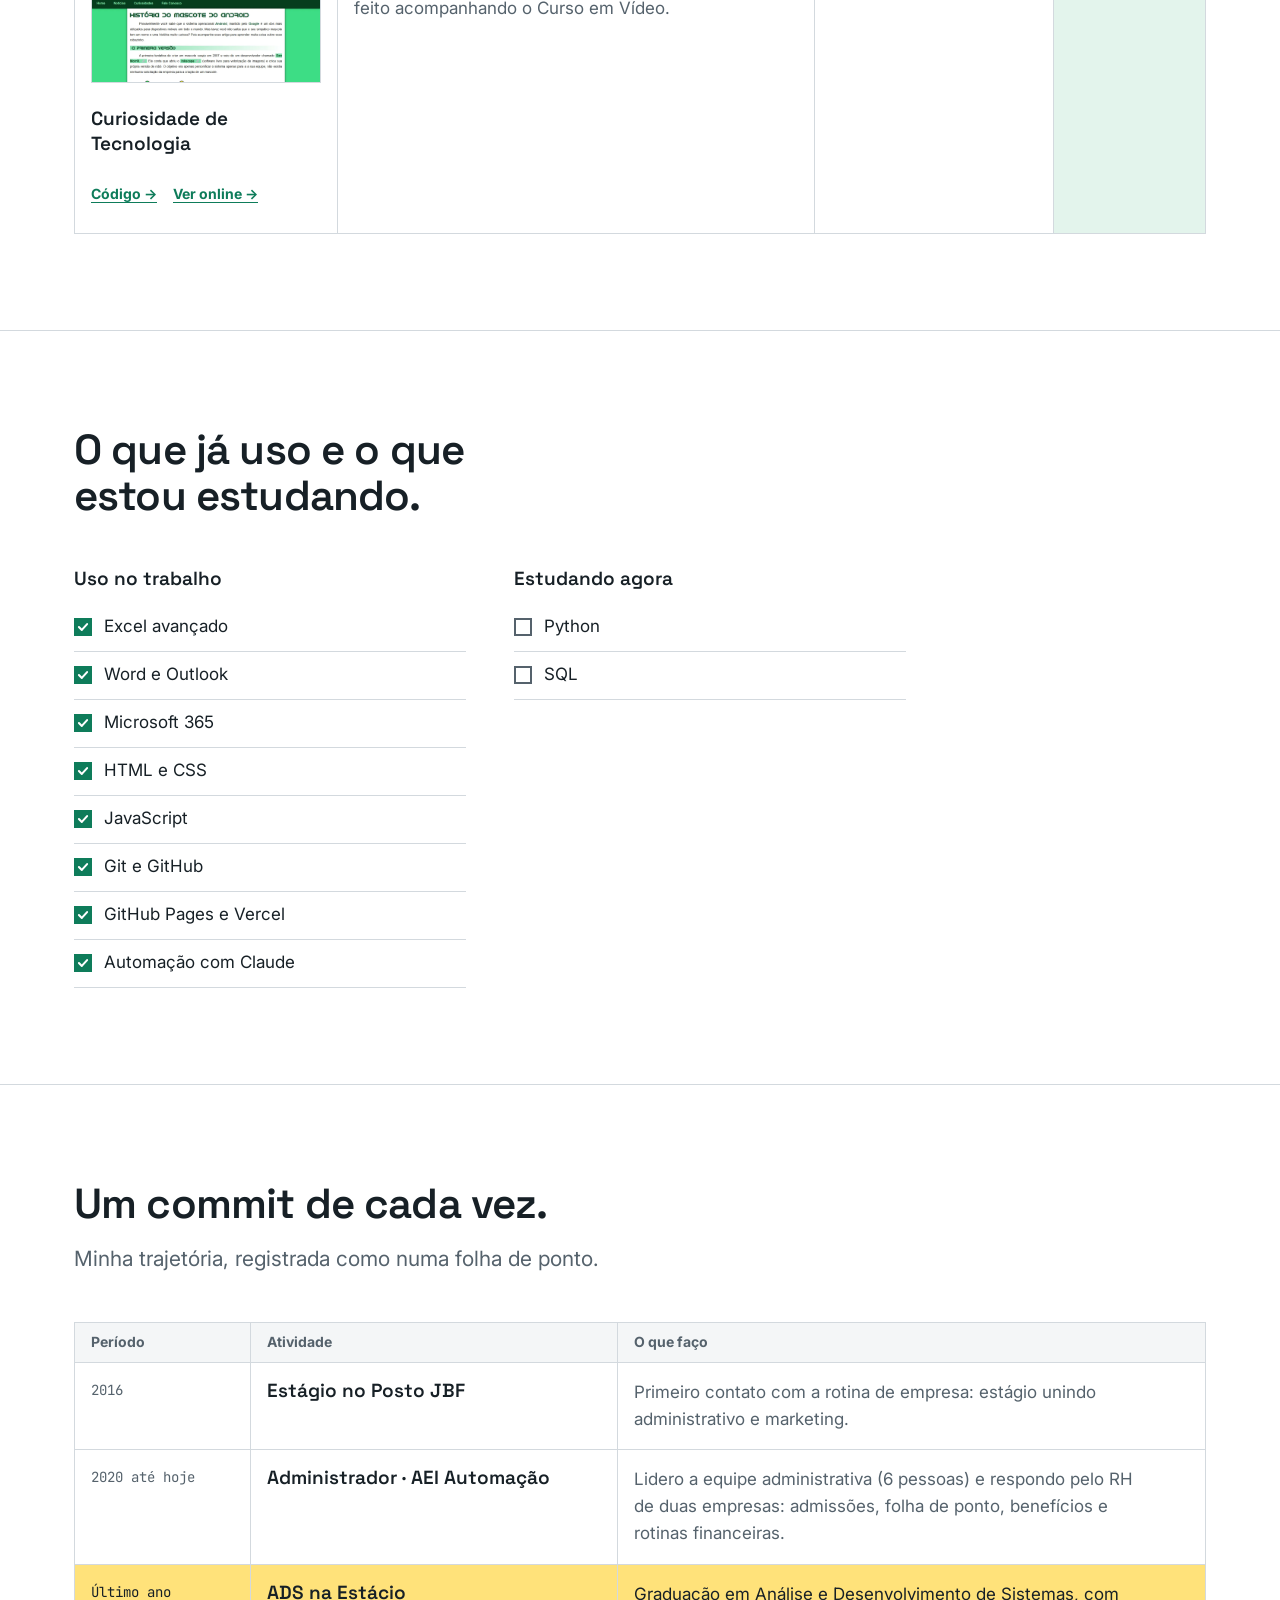
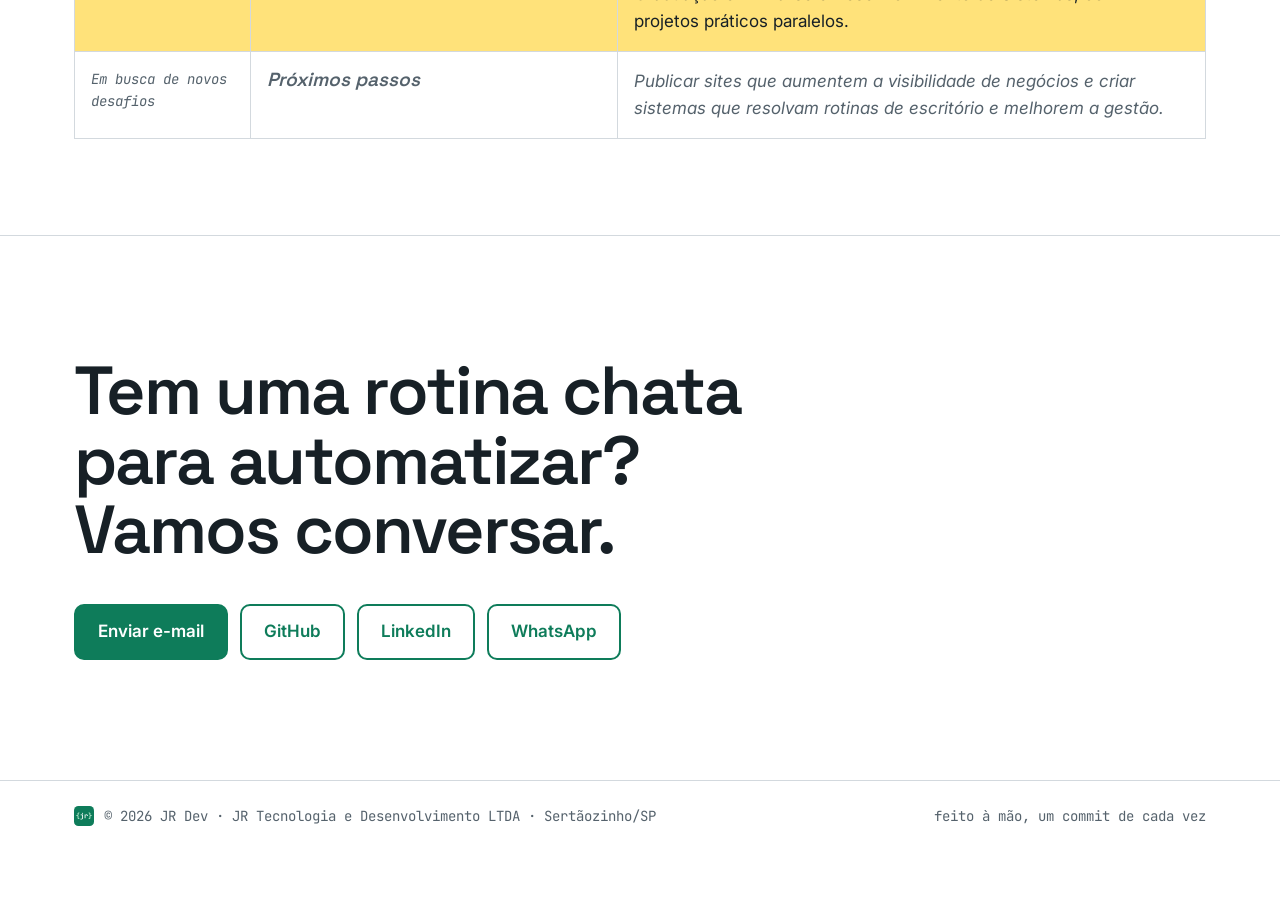
==== commit 9a4207ad: "content: LinkedIn de volta no contato Co-Authored-By: Claude Opus 5.5 <noreply@anthropic.com>" ====
--- a/versao-2/index.html
+++ b/versao-2/index.html
@@ -282,6 +282,7 @@
           <!-- O endereço vem de EMAIL_CONTATO, no ../js/main.js -->
           <a class="btn btn-primary" href="mailto:juanrochat@hotmail.com" data-email>Enviar e-mail</a>
           <a class="btn btn-ghost" href="https://github.com/JuanRochaz" target="_blank" rel="noopener">GitHub<span class="sr-only"> (abre em nova aba)</span></a>
+          <a class="btn btn-ghost" href="https://www.linkedin.com/in/juan-rocha-t23" target="_blank" rel="noopener">LinkedIn<span class="sr-only"> (abre em nova aba)</span></a>
           <a class="btn btn-ghost" href="https://wa.me/5516993301305" target="_blank" rel="noopener">WhatsApp<span class="sr-only"> (abre em nova aba)</span></a>
         </div>
       </div>
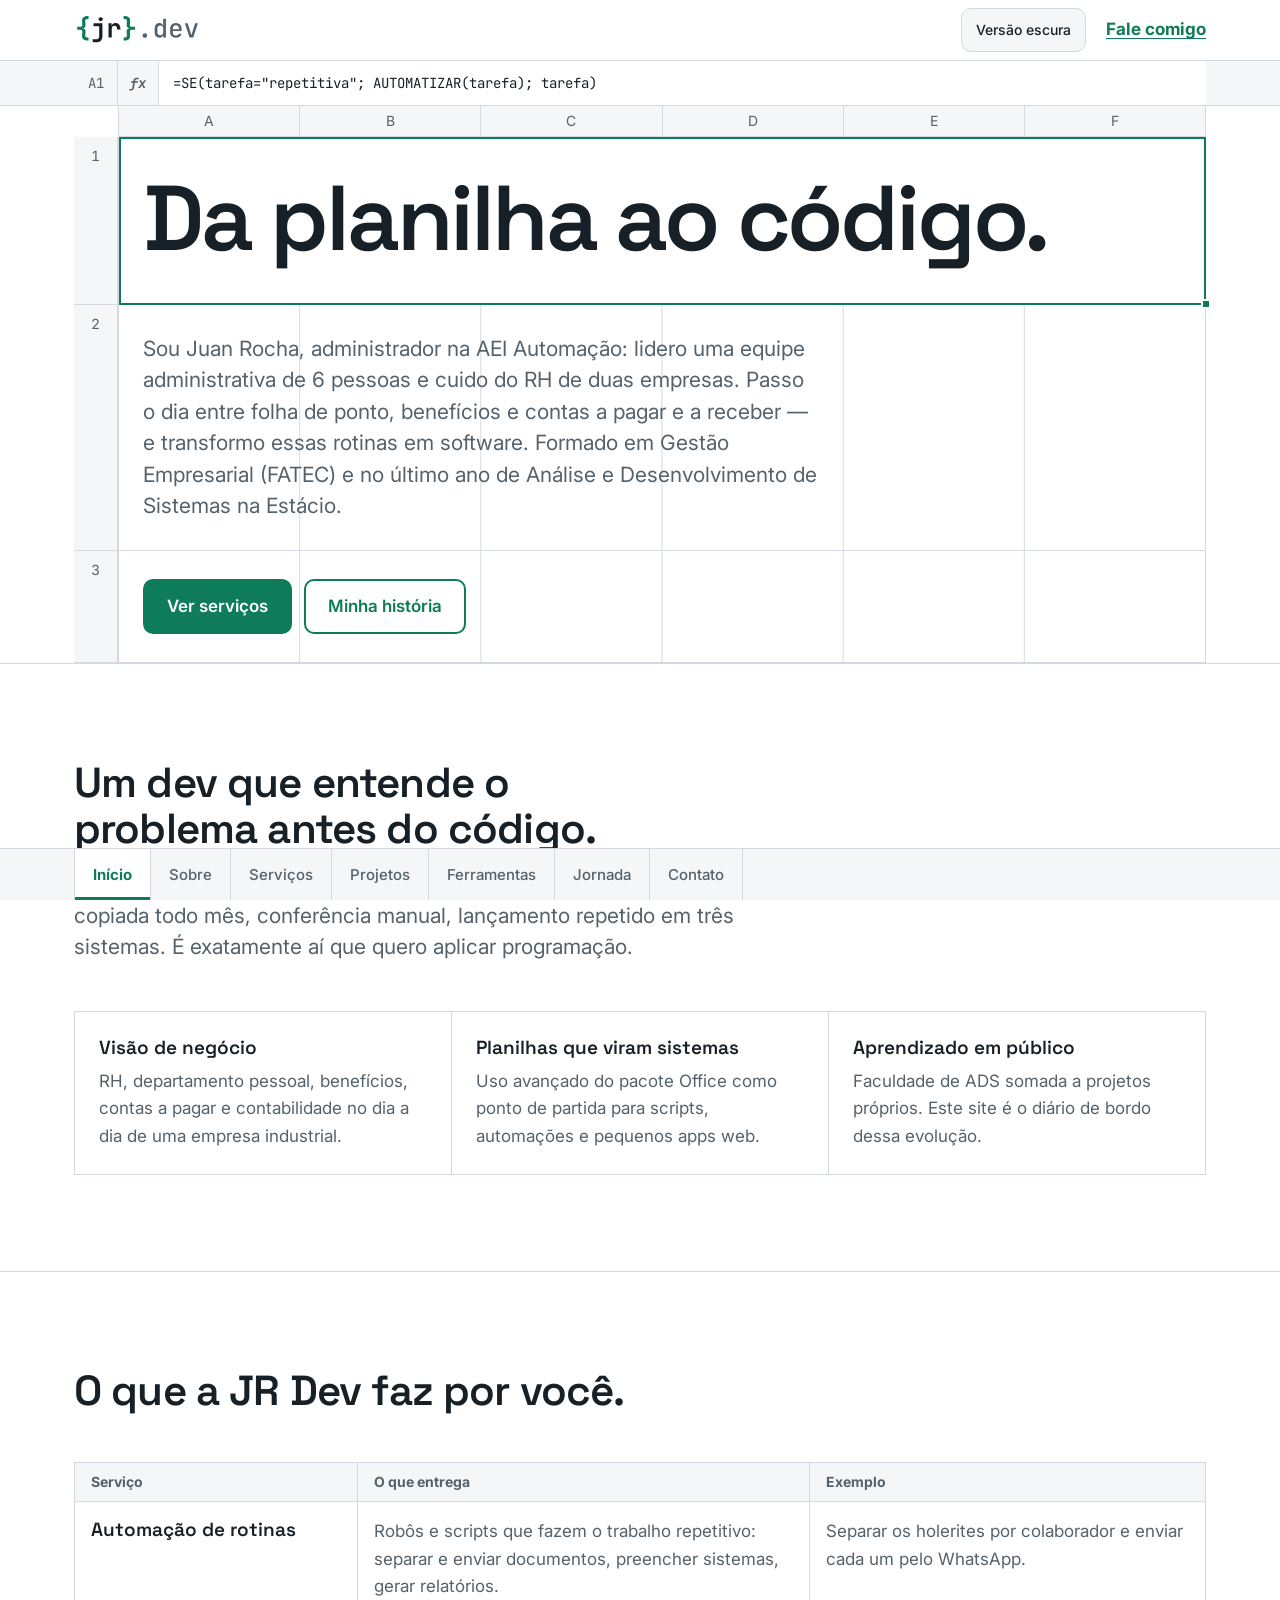
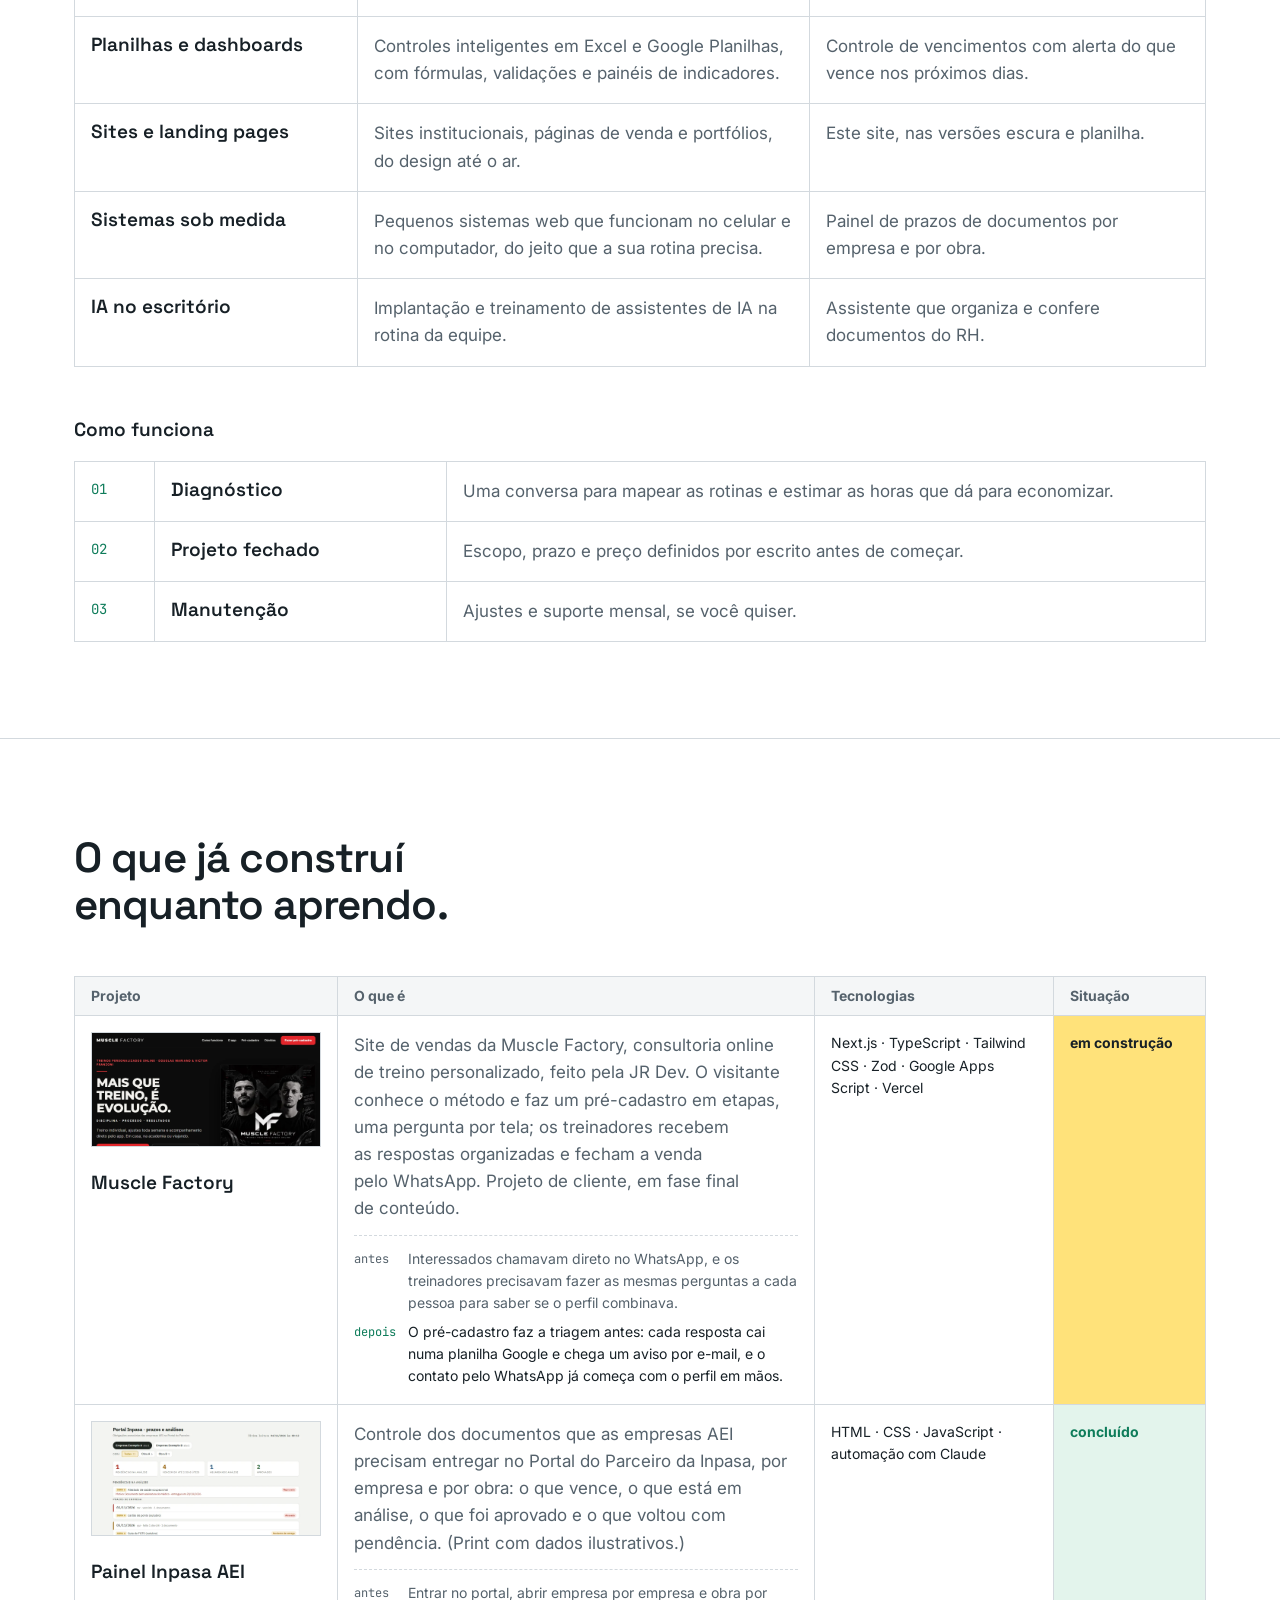
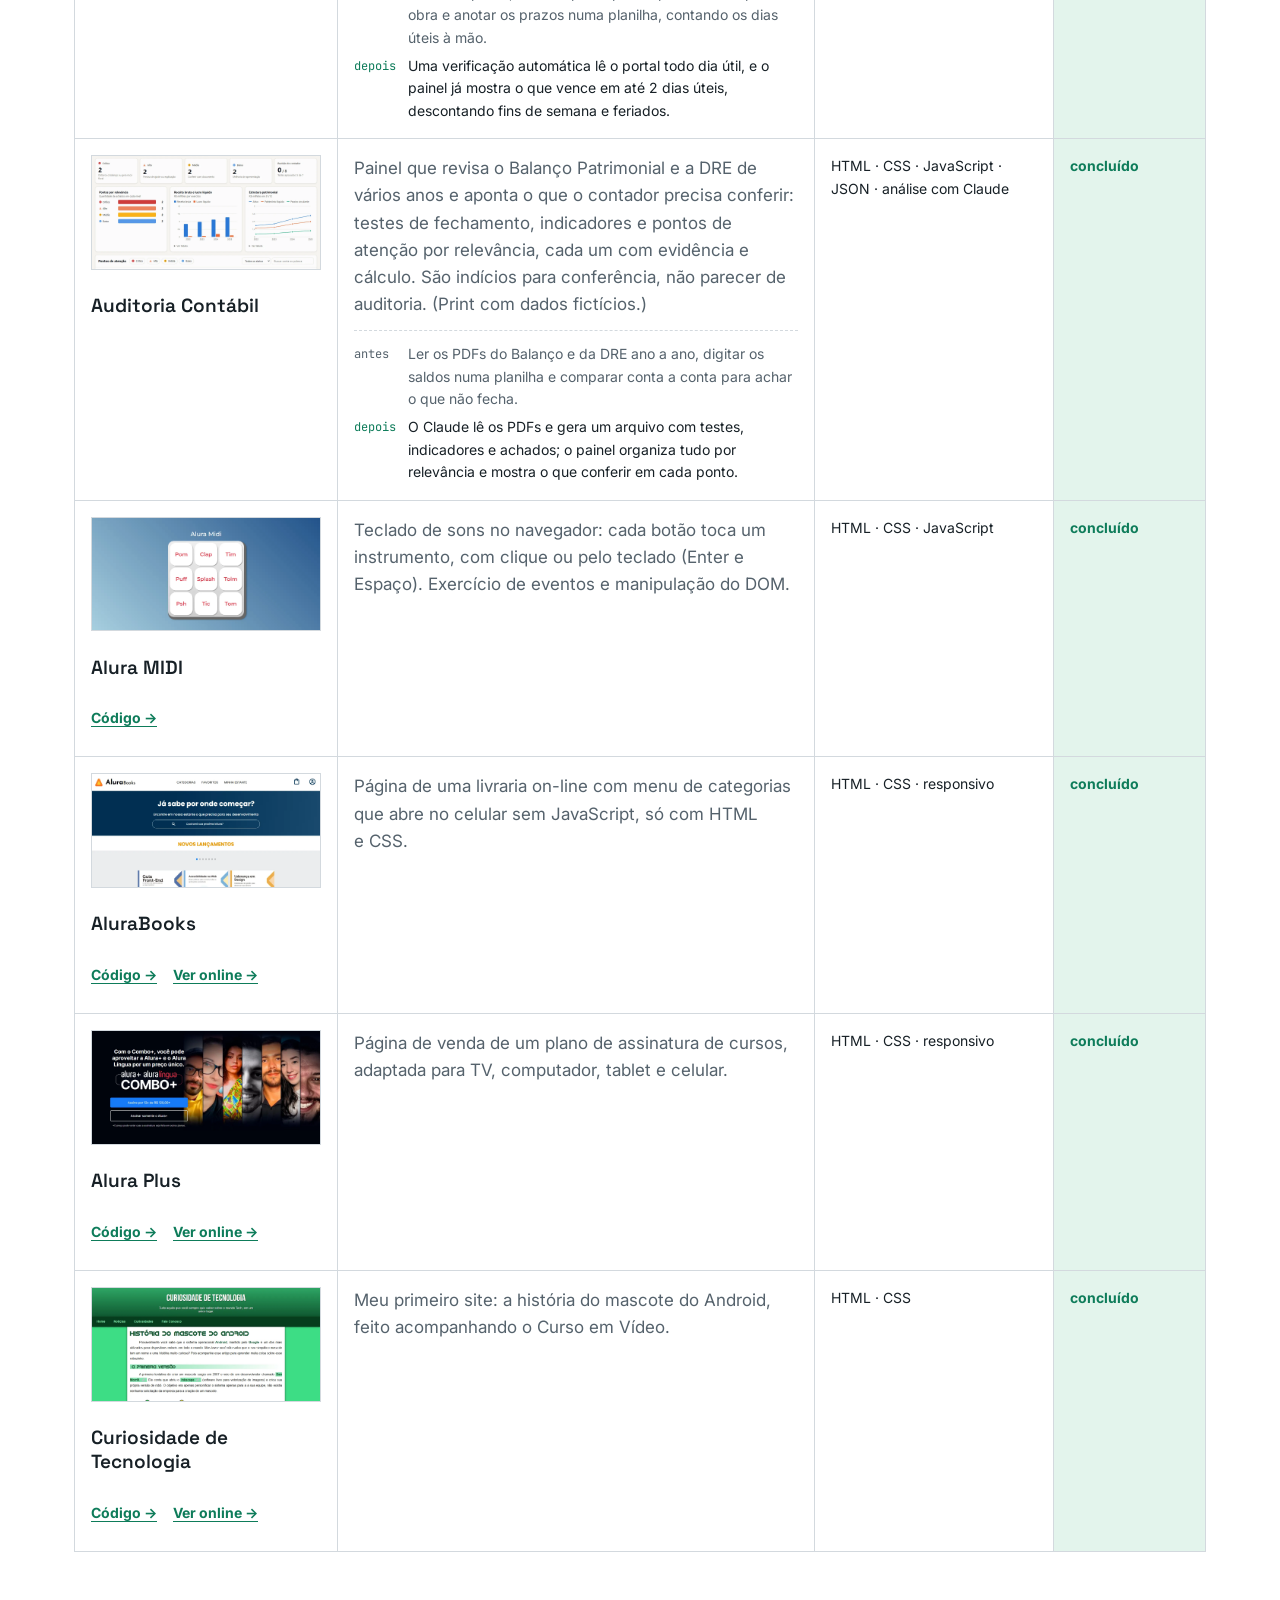
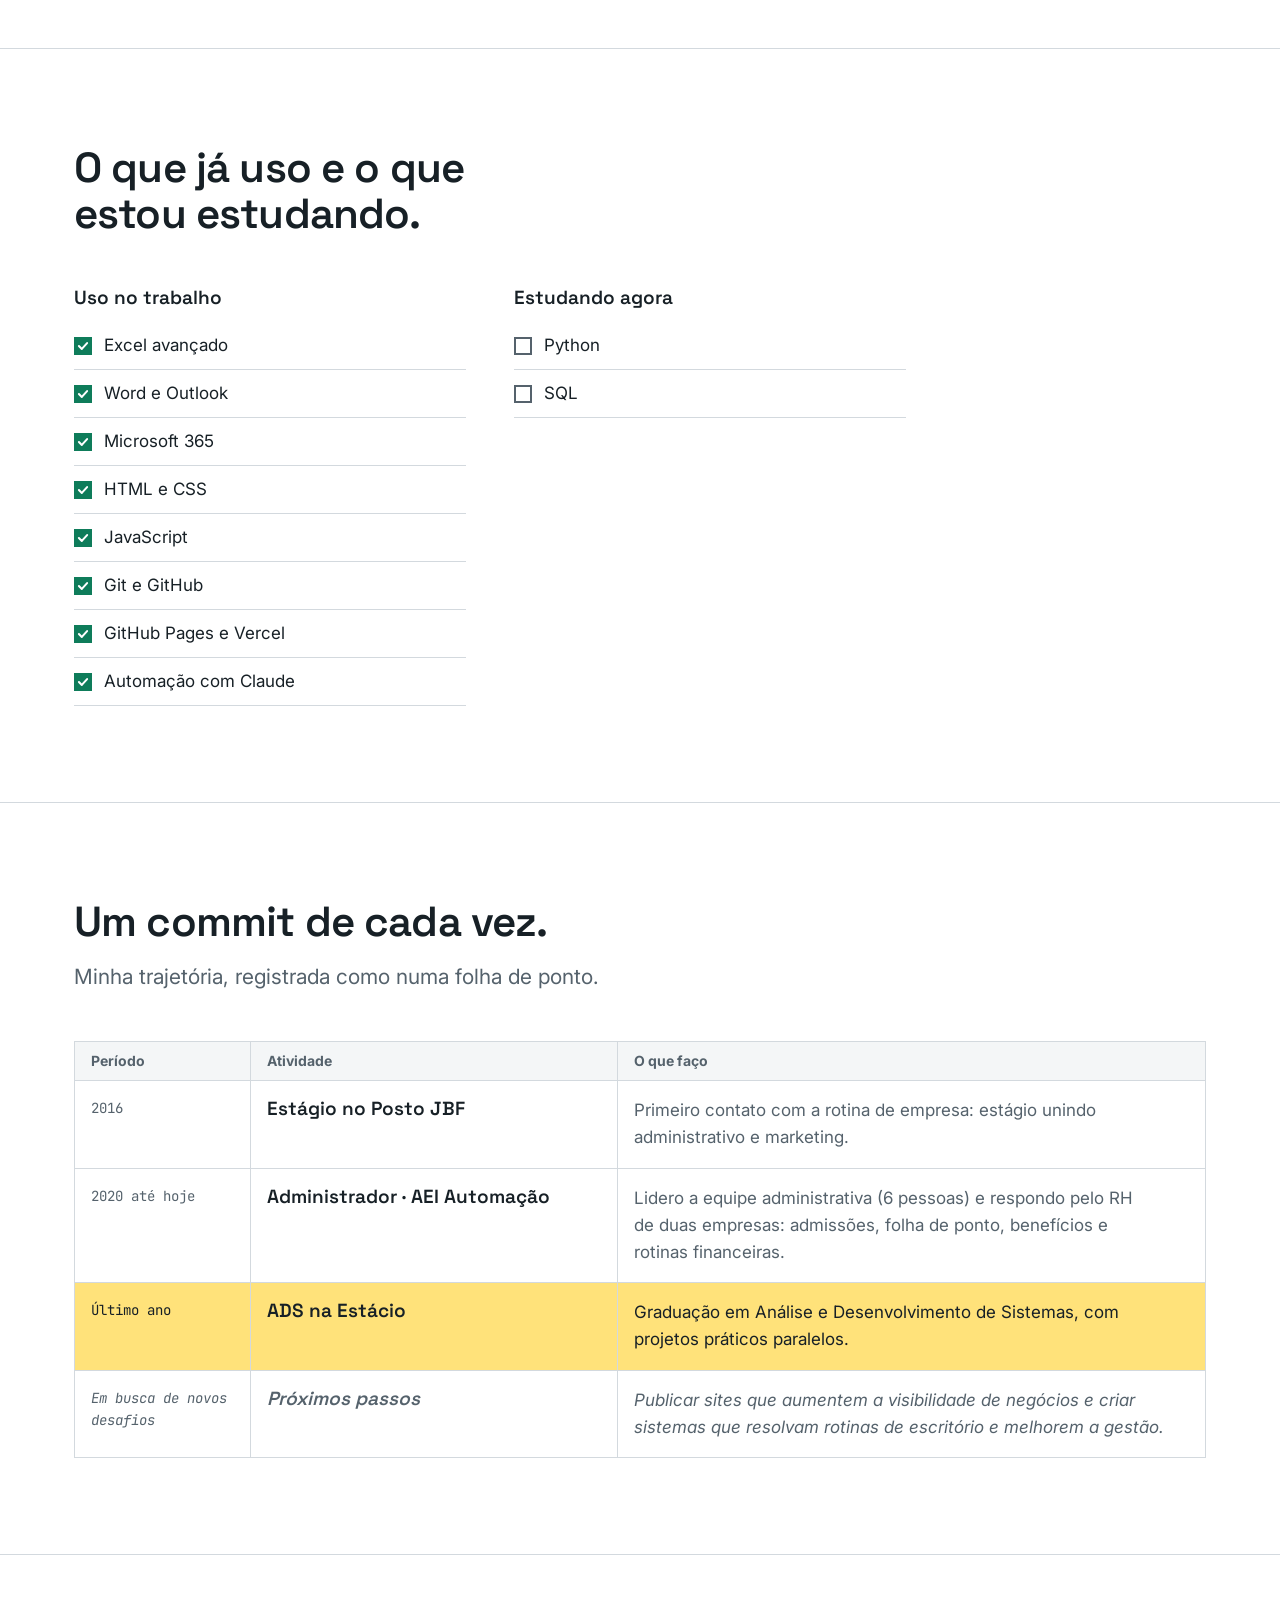
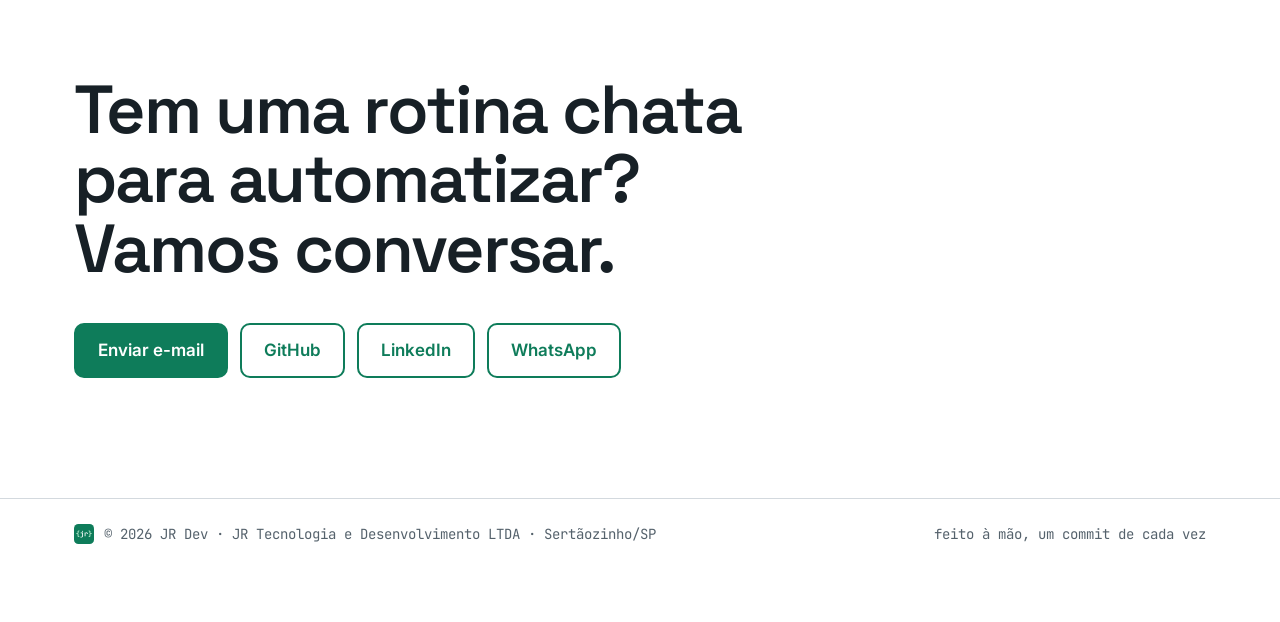
==== commit ccc17572: "content: e-mail de contato contato@jrdevtecnologia.com.br Co-Authored-By: Claude Opus 5.5 <noreply@a" ====
--- a/versao-2/index.html
+++ b/versao-2/index.html
@@ -280,9 +280,9 @@
         <h2 id="contato-title">Tem uma rotina chata para automatizar? Vamos conversar.</h2>
         <div class="actions">
           <!-- O endereço vem de EMAIL_CONTATO, no ../js/main.js -->
-          <a class="btn btn-primary" href="mailto:juanrochat@hotmail.com" data-email>Enviar e-mail</a>
+          <a class="btn btn-primary" href="mailto:contato@jrdevtecnologia.com.br" data-email>Enviar e-mail</a>
           <a class="btn btn-ghost" href="https://github.com/JuanRochaz" target="_blank" rel="noopener">GitHub<span class="sr-only"> (abre em nova aba)</span></a>
-          <a class="btn btn-ghost" href="https://www.linkedin.com/in/juan-rocha-t23" target="_blank" rel="noopener">LinkedIn<span class="sr-only"> (abre em nova aba)</span></a>
+          <a class="btn btn-ghost" href="https://www.linkedin.com/in/juanrochaz" target="_blank" rel="noopener">LinkedIn<span class="sr-only"> (abre em nova aba)</span></a>
           <a class="btn btn-ghost" href="https://wa.me/5516993301305" target="_blank" rel="noopener">WhatsApp<span class="sr-only"> (abre em nova aba)</span></a>
         </div>
       </div>
